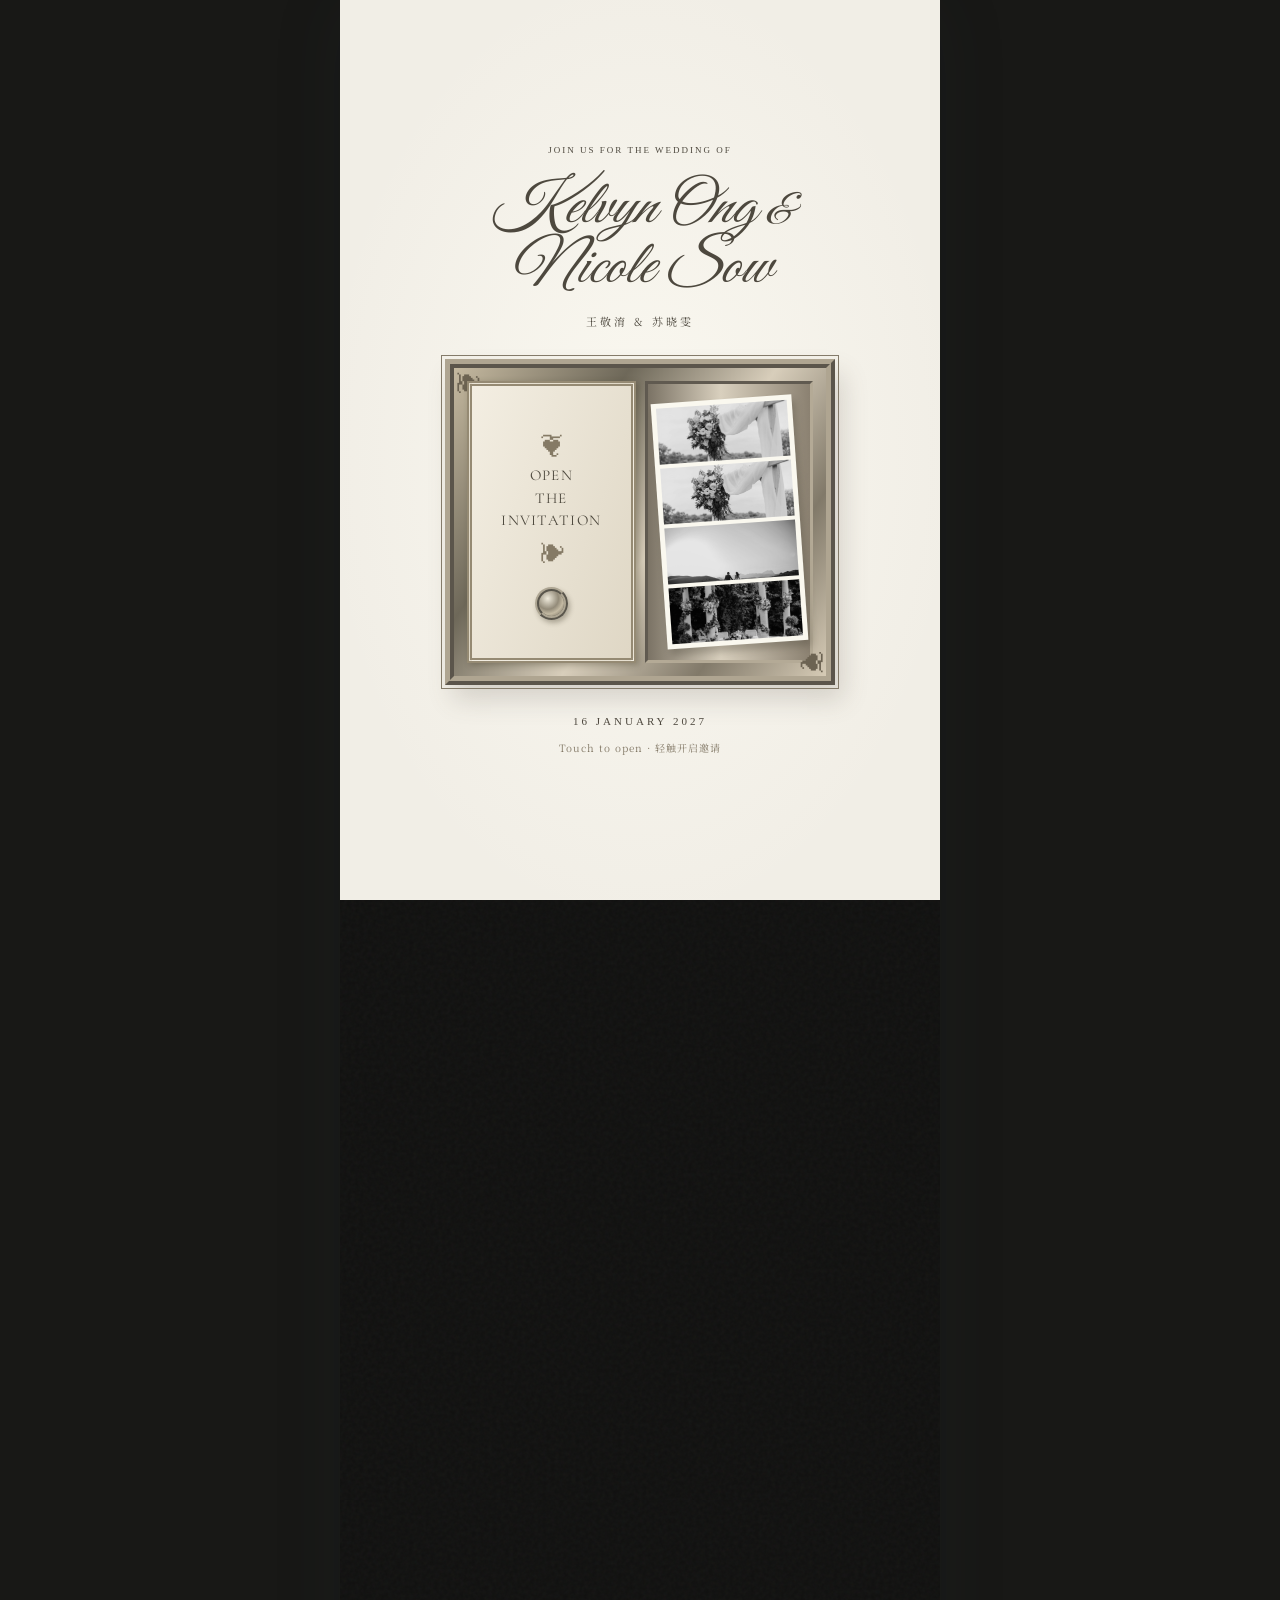
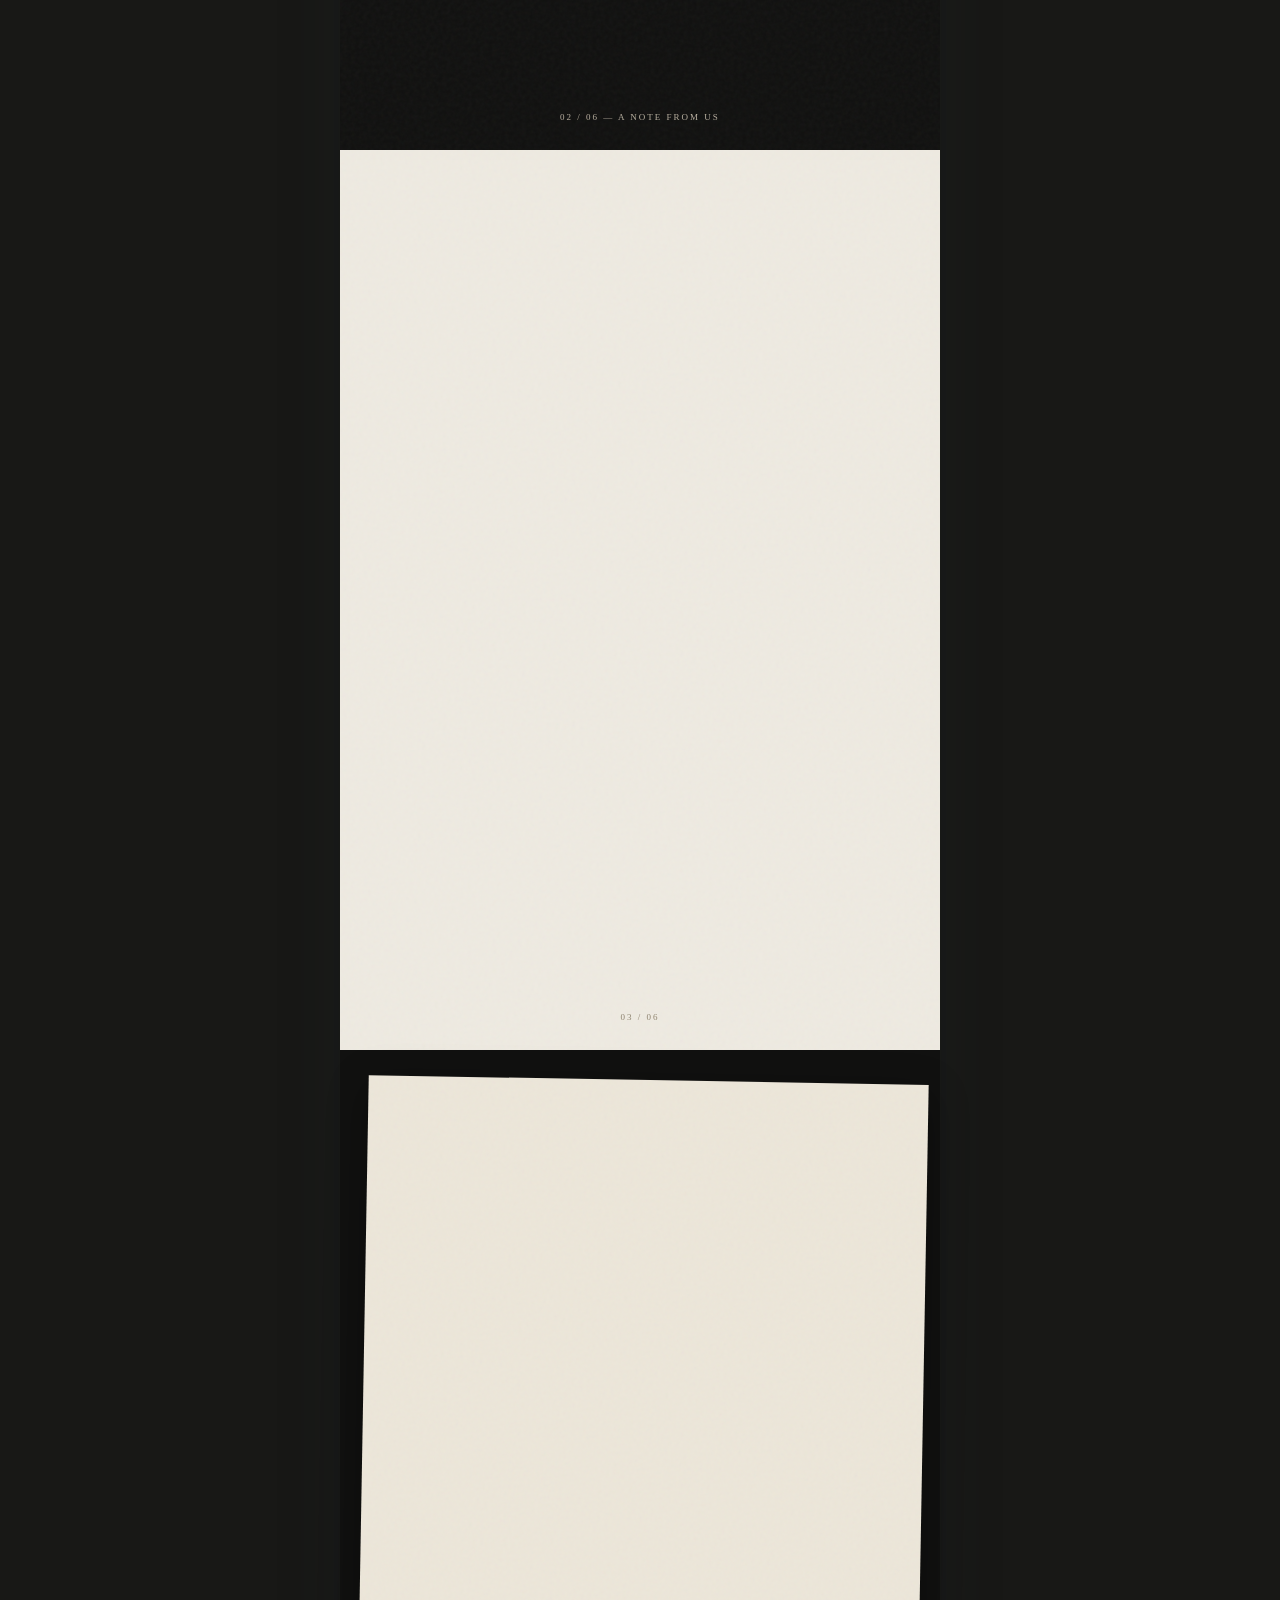
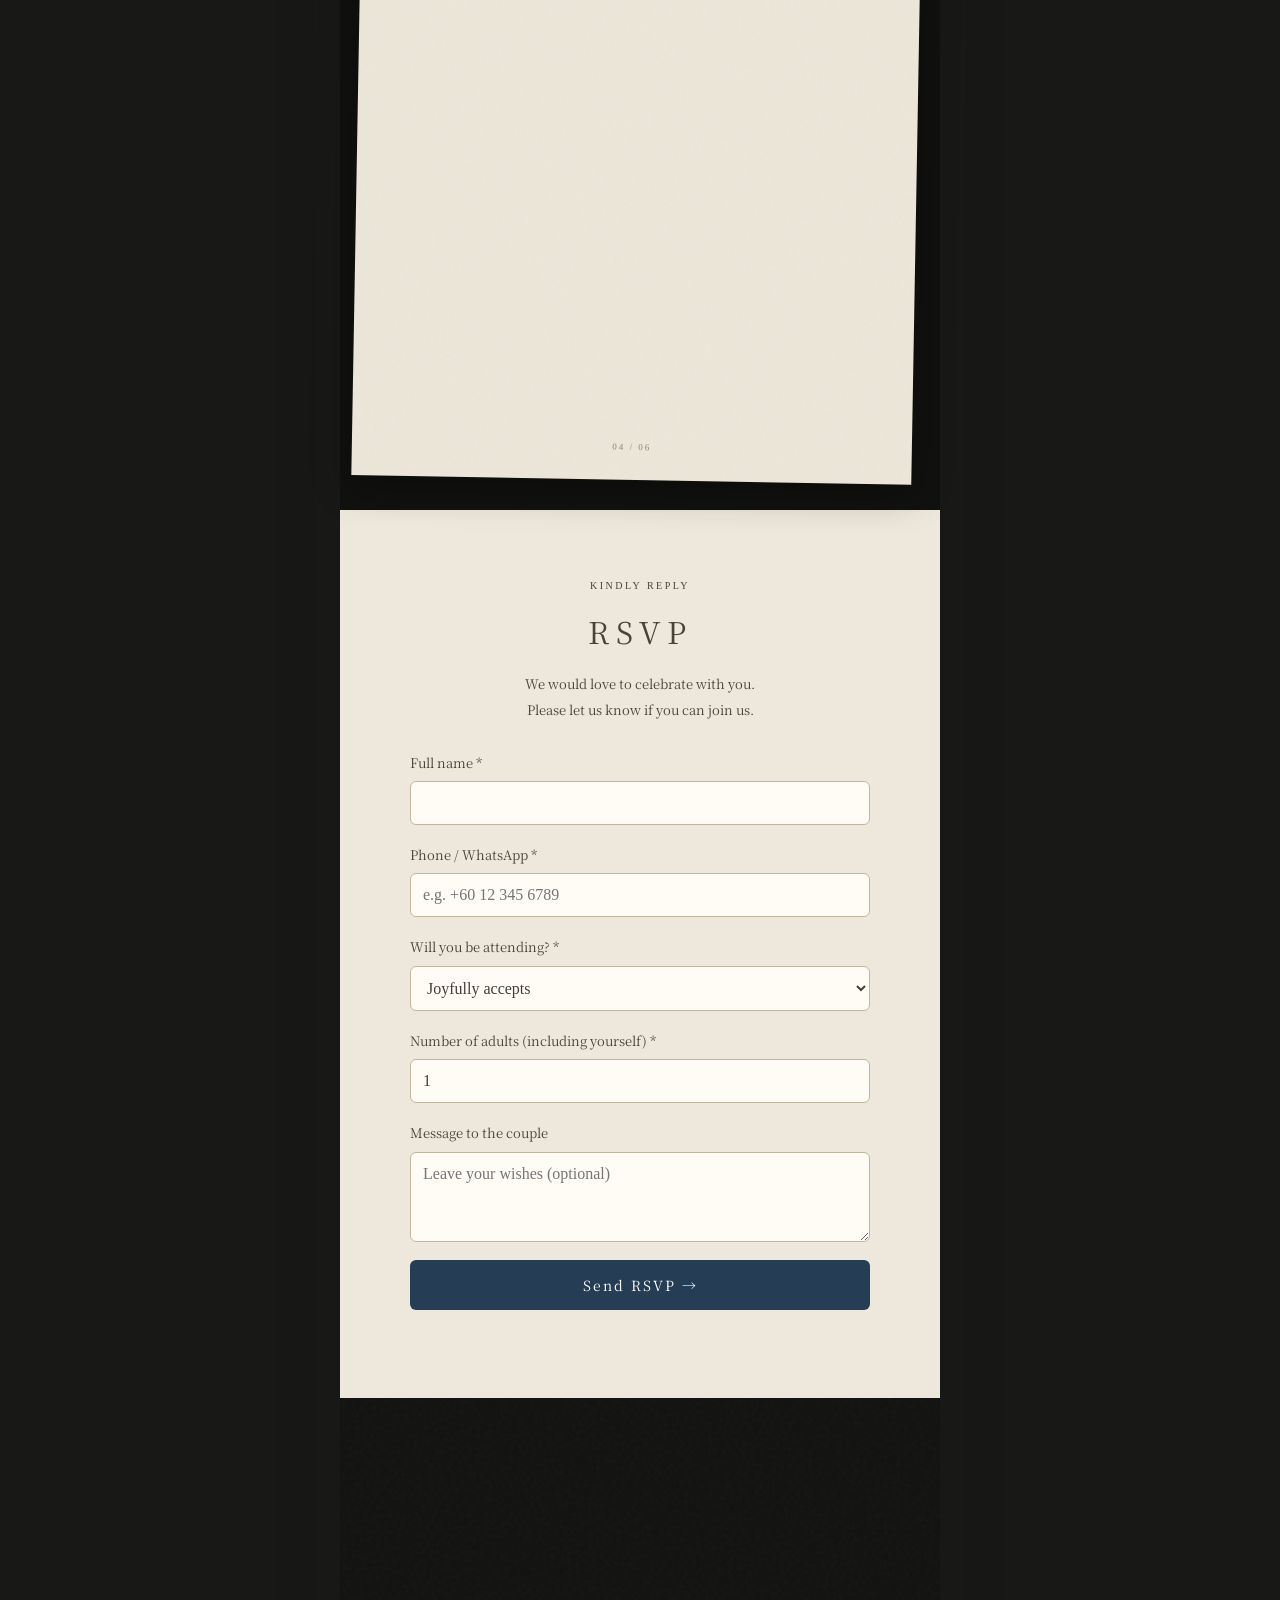
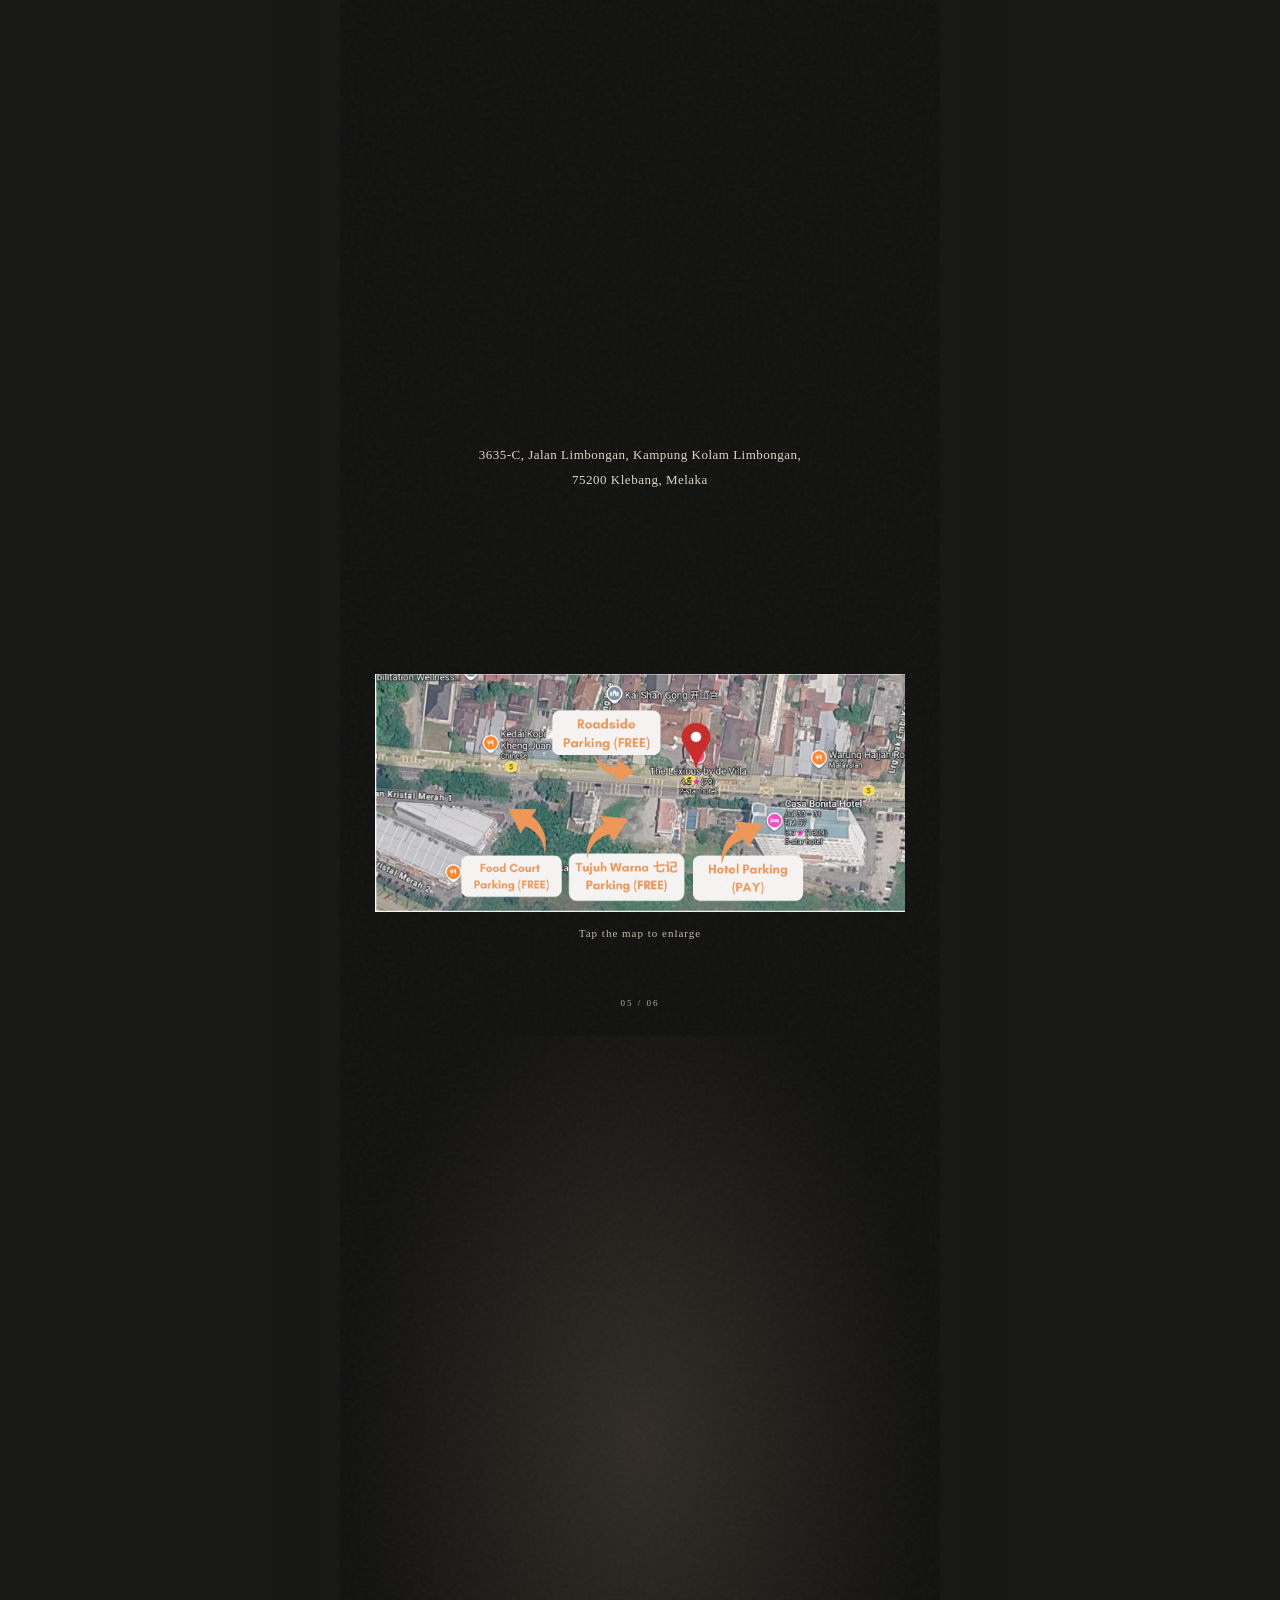
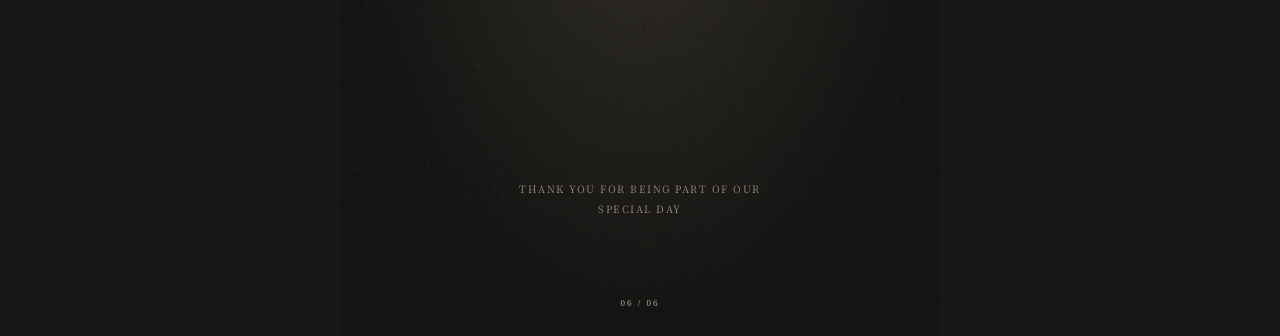
==== index.html @ 38a35905 "Match page three reference typography with flourished capital A and L and five-line layout" ====
<!DOCTYPE html><html lang="zh-CN"><head><meta charset="UTF-8"><meta name="viewport" content="width=device-width,initial-scale=1"><title>Kelvyn & Nicole · Wedding Invitation</title><meta name="description" content="一封温柔的婚礼邀请，诚邀您见证我们的幸福时刻。"><style>
@import url('https://fonts.googleapis.com/css2?family=Pinyon+Script&family=Great+Vibes&family=Cormorant+Garamond:ital,wght@0,400;0,500;1,400;1,500&family=Noto+Serif+SC:wght@400;500&display=swap');
:root{--paper:#f7f5ef;--ink:#354b63;--muted:#8794a0;--line:#c7cdd0}*{box-sizing:border-box}body{margin:0;background:#e4e6e5;color:var(--ink);font-family:'Noto Serif SC',Georgia,serif}button,a,input,select{font:inherit}button,a{ -webkit-tap-highlight-color:transparent}button{cursor:pointer}button:focus-visible,a:focus-visible{outline:2px solid #7b9fbe;outline-offset:6px}button{color:inherit}#book{max-width:600px;margin:auto;background:var(--paper);box-shadow:0 0 70px #2a3b4a19}body.locked{overflow:hidden}.page{min-height:100svh;position:relative;padding:80px 40px 70px;display:flex;flex-direction:column;align-items:center;justify-content:center;text-align:center;overflow:hidden}.page:after,.envelope:after{content:'';position:absolute;inset:0;pointer-events:none;opacity:.075;background-image:url("data:image/svg+xml,%3Csvg viewBox='0 0 180 180' xmlns='http://www.w3.org/2000/svg'%3E%3Cfilter id='n'%3E%3CfeTurbulence type='fractalNoise' baseFrequency='.8' numOctaves='3' stitchTiles='stitch'/%3E%3C/filter%3E%3Cpath fill='%23000' filter='url(%23n)' opacity='.5' d='M0 0h180v180H0z'/%3E%3C/svg%3E")}.eyebrow{font-family:Georgia,serif;font-size:11px;letter-spacing:4px;text-transform:uppercase}.script{font-family:'Cormorant Garamond',Georgia,serif;font-weight:400;font-style:italic}h1,h2,p{margin:0}h1{font-size:clamp(48px,10vw,70px);line-height:1.05;font-weight:400}h2{font-size:31px;font-weight:400;letter-spacing:7px;margin:20px 0 26px}.en{font-size:42px}.copy{font-size:13px;line-height:2.5;letter-spacing:2px}.rule{width:38px;height:1px;background:var(--muted);margin:24px auto}.folio{position:absolute;bottom:28px;font-size:10px;letter-spacing:3px}.photo{object-fit:cover;display:block;width:100%;background:#bdc8cb}.hero{padding:0;justify-content:flex-end;color:white;background:#748686}.hero>img{position:absolute;inset:0;height:100%}.hero:before{content:'';position:absolute;inset:0;background:linear-gradient(transparent,#142b36a8);z-index:1}.hero .hero-copy{z-index:2;padding:70px 25px 100px}.hero h1{margin:24px 0}.hero .eyebrow{font-size:10px}.date{letter-spacing:5px;font:15px Georgia;margin:28px 0}.hero .folio{z-index:3}.story{background:#eff1ec}.arch{width:78%;height:38svh;max-height:350px;border-radius:160px 160px 0 0;margin:32px 0}.story h2{margin:16px 0}.story .en{font-size:45px}.gallery{background:#e5ebee;padding-left:28px;padding-right:28px}.gallery-grid{display:grid;grid-template-columns:1fr 1fr;gap:12px;width:100%;margin:12px 0 24px;align-items:center}.gallery-grid img{height:230px}.gallery-grid img:first-child{height:330px;grid-row:span 2}.gallery-grid img:last-child{height:160px}.gallery .en{font-size:42px}.details{background:#f9f6ee}.date-block{display:flex;align-items:center;gap:26px;margin:25px 0 32px}.date-block strong{font:70px 'Cormorant Garamond',Georgia}.date-block span{font-size:12px;line-height:2;letter-spacing:2px}.timeline{width:100%;max-width:340px;margin:28px 0}.event{display:flex;gap:30px;text-align:left;padding:15px 0;border-bottom:1px solid #d7d9d4;font-size:12px}.event time{font:17px Georgia;min-width:54px}.event small{display:block;color:#8b9294;margin-top:6px;font:10px Georgia;letter-spacing:1px}.outline{border:1px solid #a8b4bf;background:transparent;padding:13px 23px;text-decoration:none;font-size:11px;letter-spacing:2px;display:inline-block}.venue{background:#e9eded}.venue img{height:33svh;margin:22px 0 28px}.venue h2{font-size:25px;letter-spacing:3px}.closing{background:#f5f2e9}.closing .monogram{font:90px 'Cormorant Garamond',Georgia;border:1px solid #b9c2c8;border-radius:50%;width:190px;height:190px;display:grid;place-items:center;margin:32px 0}.closing .en{font-size:49px}.closing button{margin-top:24px}.demo{font-size:10px;color:#85909a;line-height:1.8;margin-top:28px;letter-spacing:1px}.nav{position:fixed;right:max(12px,calc((100vw - 600px)/2 + 12px));top:50%;transform:translateY(-50%);z-index:10;display:flex;flex-direction:column;gap:16px;opacity:0;transition:opacity 1s}.nav a{width:7px;height:7px;border-radius:50%;background:#71859466;box-shadow:0 0 0 3px #ffffff55}.nav a.active{background:#284969;transform:scale(1.3)}body:not(.locked) .nav{opacity:1}.replay{position:fixed;top:18px;right:max(16px,calc((100vw - 600px)/2 + 16px));z-index:11;background:#f7f5efdf;border:1px solid #bdc8cd;border-radius:50%;width:36px;height:36px;font-size:18px}.envelope{position:fixed;inset:0;margin:auto;width:min(100%,600px);z-index:100;background:#f5f4ef;perspective:1500px;overflow:hidden;transition:opacity .8s 1s,visibility 0s 1.8s}.envelope .back{position:absolute;inset:0;background:linear-gradient(145deg,#eeede6,#faf9f3)}.pocket{position:absolute;inset:0;background:linear-gradient(30deg,#f5f3eb,#e5e4df);clip-path:polygon(0 37%,50% 61%,100% 37%,100% 100%,0 100%);filter:drop-shadow(0 -4px 3px #7775);z-index:3}.flap{position:absolute;inset:0 0 39%;transform-origin:top;transition:transform 1.3s .15s;z-index:4;filter:drop-shadow(0 8px 7px #5555)}.flap:before{content:'';position:absolute;inset:0;background:linear-gradient(150deg,#fdfcf7,#e7e6df);clip-path:polygon(0 0,100% 0,100% 62%,50% 100%,0 62%)}.envelope-text{position:absolute;top:16%;z-index:5;text-align:center;width:100%;transition:opacity .5s}.envelope-text .script{font-size:46px;margin-top:15px}.seal{position:absolute;top:calc(61% - 77px);left:calc(50% - 75px);width:150px;height:150px;z-index:7;border:0;border-radius:47% 53% 44% 56% / 52% 42% 58% 48%;background:radial-gradient(ellipse at 36% 25%,#597395 0,#2e496c 30%,#203753 60%,#537391 72%,#213856 82%);box-shadow:2px 9px 13px #10213c55,inset 2px 3px 4px #9eaccb88,inset -3px -4px 6px #162944;transition:transform .65s,opacity .6s;color:#afbbce}.seal:before{content:'';position:absolute;inset:17px;border-radius:50%;border:3px double #90a3bd;box-shadow:inset 2px 2px 4px #0e203d,2px 1px 3px #71859c}.seal span{position:relative;font:italic 42px 'Cormorant Garamond',Georgia;text-shadow:1px 2px 1px #0e203d}.seal small{display:block;font:8px Georgia;letter-spacing:3px;margin-top:5px}.open-hint{position:absolute;top:80%;text-align:center;width:100%;z-index:6;font-size:11px;letter-spacing:4px;line-height:2.8;transition:opacity .5s}.open-hint span{font:italic 16px Georgia;letter-spacing:1px}.letter{position:absolute;inset:12% 9% 10%;background:#fffdf8;border:1px solid #ddd9ce;display:grid;place-items:center;font:italic 55px Georgia;transition:transform 1s .35s;z-index:2}.opening .seal{transform:translateY(30px) rotate(-15deg) scale(.8);opacity:0}.opening .flap{transform:rotateX(170deg)}.opening .envelope-text,.opening .open-hint{opacity:0}.opening .letter{transform:translateY(-35%)}.envelope.opening{opacity:0;visibility:hidden}.leaf{font-size:46px;opacity:.5;margin:20px}.notice{position:fixed;bottom:24px;left:50%;transform:translateX(-50%);background:#354b63;color:white;padding:14px 24px;z-index:120;font-size:12px;border-radius:4px;max-width:90%;display:none}@media(max-width:400px){.page{padding-left:25px;padding-right:25px}.gallery-grid img:first-child{height:280px}.gallery-grid img{height:180px}.envelope-text .script{font-size:40px}.seal{width:132px;height:132px;left:calc(50% - 66px);top:calc(61% - 67px)}}@media(prefers-reduced-motion:reduce){*{scroll-behavior:auto!important;transition:none!important}}html{scroll-behavior:smooth}

:root{--paper:#f6f2e8;--ink:#514b40;--muted:#918775;--line:#c6bdab}body{background:#d7d2c8}.script{font-family:'Great Vibes','Cormorant Garamond',cursive;font-weight:400}.page{background:#f6f2e8}.eyebrow{letter-spacing:2.5px;font-size:10px}.hero{color:var(--ink);padding:65px 35px 65px;justify-content:center;background:#f6f2e8}.hero:before{display:none}.hero .hero-copy{padding:0;width:100%}.hero h1{font-size:58px;margin:18px 0 30px;line-height:.95}.hero .folio{color:var(--ink)}.antique{position:relative;width:100%;height:400px;border:10px ridge #b5aa95;outline:2px solid #857a66;outline-offset:3px;box-shadow:8px 12px 17px #564c392c,inset 0 0 0 6px #d3c7b4;background:linear-gradient(110deg,#ded4c1,#b2a68f 50%,#ece4d4);display:grid;grid-template-columns:1fr 1fr;gap:9px;padding:18px;margin:0 auto 30px}.antique:before,.antique:after{content:'❧';position:absolute;font-size:32px;color:#746b5a;top:0;left:2px;line-height:1}.antique:after{top:auto;left:auto;right:2px;bottom:0;transform:rotate(180deg)}.frame-letter{border:4px double #897d65;background:#f3eddf;display:flex;flex-direction:column;justify-content:center;align-items:center;padding:8px}.frame-letter .script{font-size:29px;line-height:1.4}.frame-letter p{font-size:12px;line-height:1.8;letter-spacing:2px}.frame-letter .ornament{font-size:28px;margin:16px 0}.photo-strip{background:#fffdf8;padding:8px;display:flex;flex-direction:column;gap:6px;transform:rotate(5deg);box-shadow:3px 5px 7px #51452d33;align-self:center}.photo-strip img{width:100%;height:75px;object-fit:cover;filter:grayscale(1)}.photo-strip img:nth-child(2){object-position:35% 60%}.photo-strip img:nth-child(3){object-position:70% 20%}.photo-strip img:nth-child(4){object-position:30% 90%}.story{background:#f6f2e8}.story .arch{border-radius:0;border:9px solid #fff;outline:1px solid #d3ccbd;transform:rotate(-4deg);height:34svh;box-shadow:5px 8px 15px #75664725}.gallery{background:#eee8db}.gallery-grid{padding:18px;background:#faf7ef;box-shadow:4px 7px 16px #66543c22;transform:rotate(2deg);border:1px solid #d3cabb}.gallery-grid img{filter:grayscale(1)}.details{background:#f8f4eb}.details h2{margin-bottom:10px}.details .date-block{margin:5px 0 12px}.timeline{display:grid;grid-template-columns:1fr 1fr;gap:24px 15px;margin:24px 0}.event{display:flex;flex-direction:column;align-items:center;text-align:center;border:0;gap:7px;padding:0}.event time{font-size:18px}.event small{font-size:8px;letter-spacing:1px}.line-icon{width:40px;height:40px;fill:none;stroke:currentColor;stroke-width:1.15;stroke-linecap:round;stroke-linejoin:round}.dress{margin-top:16px}.dress .script{font-size:35px}.swatches{display:flex;gap:13px;justify-content:center;margin:15px 0}.swatches i{width:30px;height:38px;border-radius:20px 20px 0 0;background:var(--c)}.dress p{font-size:10px;letter-spacing:1px;line-height:2}.venue{background:#efeadd}.venue img{border:10px ridge #b4aa96;outline:2px solid #847a66;box-shadow:6px 8px 12px #77674c29}.closing{background:#f7f3e9}.closing .monogram{border:5px double #b1a58e;outline:1px solid #c3b89f;outline-offset:8px;border-radius:44% 44% 45% 45%;font-family:'Great Vibes',cursive;font-size:72px}.closing .en{font-size:43px}.collage-label{border:4px double #9a8c74;padding:25px 18px;background:#fcf8ee;max-width:350px;transform:rotate(2deg);margin:18px 0 30px;position:relative}.collage-label:before{content:'❦';position:absolute;top:-18px;left:calc(50% - 16px);background:#f6f2e8;padding:0 8px;font-size:25px}.collage-label .copy{font-size:12px}.demo{color:#978b76}.outline{border-color:#a99a81}.replay{color:#514b40}.nav a.active{background:#70634b}.folio{font-family:Georgia,serif;color:#8d826e}@media(max-width:400px){.antique{height:355px;padding:12px;gap:6px}.photo-strip img{height:65px}.hero{padding-left:30px;padding-right:30px}.hero h1{font-size:50px}.frame-letter p{font-size:10px}.page.details{padding-top:65px;padding-bottom:65px}}

/* Tactile seal and gentle stationery motion */
.seal{width:200px;height:200px;left:calc(50% - 100px);top:calc(61% - 100px);background:transparent;border-radius:50%;box-shadow:none;filter:drop-shadow(3px 9px 7px #1b243c45);transition:transform .8s ease,opacity .65s,filter .4s}.seal:before{display:none}.seal img{width:100%;height:100%;object-fit:contain;display:block;transition:transform .5s}.seal:hover img{transform:rotate(-5deg) scale(1.035)}.seal:active img{transform:scale(.96)}.opening .seal{transform:translateY(45px) rotate(-13deg) scale(.88);opacity:0}.open-hint{animation:invitation-breathe 4s ease-in-out infinite}.envelope{transition:opacity 1s 1.2s,visibility 0s 2.2s}.opening .letter{transform:translateY(-45%)}.flap{transition:transform 1.5s .2s}.opening .open-hint{animation:none}.reveal{opacity:0;translate:0 24px;transition:opacity 1.15s ease var(--delay,0s),translate 1.3s cubic-bezier(.2,.65,.2,1) var(--delay,0s)}.reveal.shown{opacity:1;translate:0 0}.antique.reveal{scale:.965;transition:opacity 1.3s ease,translate 1.4s ease,scale 1.5s ease}.antique.reveal.shown{scale:1}.photo-strip{transform-origin:50% 10%}.page.entered .photo-strip{animation:strip-settle 2.6s ease-out both}.gallery-grid img{transition:filter .8s,transform 1.1s}.gallery-grid img:hover{filter:grayscale(.35);transform:scale(1.025)}.swatches i{box-shadow:0 2px 3px #61513b13;transition:transform .4s}.swatches i:hover{transform:translateY(-5px)}.line-icon{stroke-dasharray:180;stroke-dashoffset:180;transition:stroke-dashoffset 2.2s ease var(--delay,0s)}.shown .line-icon{stroke-dashoffset:0}.rule.reveal{scale:0 1;transition:scale 1.1s,opacity 1s}.rule.reveal.shown{scale:1}.outline{transition:background .3s,transform .3s,box-shadow .3s}.outline:hover{background:#e8dfce;transform:translateY(-2px);box-shadow:0 5px 12px #71644b15}.page:before{pointer-events:none}.closing .monogram{box-shadow:inset 0 0 20px #afa38910,0 0 0 14px #c3b89f10}.envelope .back{background:linear-gradient(135deg,#f9f7f0,#e6e2d8)}.envelope:after{opacity:.15;z-index:6}.pocket{background:linear-gradient(28deg,#f3f0e7,#e4e0d6 50%,#f8f5ee)}@keyframes invitation-breathe{0%,100%{opacity:.65}50%{opacity:1}}@keyframes strip-settle{0%{transform:rotate(10deg) translateY(-10px)}60%{transform:rotate(3deg) translateY(0)}100%{transform:rotate(5deg) translateY(0)}}@media(max-width:400px){.seal{width:175px;height:175px;left:calc(50% - 87.5px);top:calc(61% - 87.5px)}}@media(prefers-reduced-motion:reduce){*,*:before,*:after{animation:none!important;transition:none!important}.reveal{opacity:1;translate:none}.antique.reveal,.rule.reveal{scale:1}.line-icon{stroke-dashoffset:0}}

/* Film-inspired black canvas and layered paper */
body{background:#181816}#book{background:#111110;max-width:600px}.editorial{background:#111110;color:#ece7da;padding:65px 38px 70px;min-height:100svh}.editorial .folio{color:#b8af9f;font-size:9px;letter-spacing:2px}.editorial .eyebrow{font-size:9px;letter-spacing:2.6px}.hero.editorial{justify-content:center;gap:22px}.hero h1{font-size:42px;line-height:1.15;margin:0}.hero .copy{font-size:12px}.save-photo{position:relative;width:100%;height:62svh;min-height:360px;max-height:620px;border:10px solid #e9e3d6;overflow:hidden;box-shadow:0 18px 40px #0006;transform:rotate(-2deg)}.save-photo>img{width:100%;height:100%;object-fit:cover;filter:grayscale(1) sepia(.15);transform:scale(1.12) translateY(var(--parallax,0px));transition:transform .15s linear}.save-photo:after{content:'';position:absolute;inset:0;background:linear-gradient(#0002,transparent 50%,#0005)}.save-title{position:absolute;top:10px;left:8px;right:8px;z-index:1;color:#fff9e8;text-shadow:0 1px 6px #0002;display:flex;flex-wrap:wrap;justify-content:center;align-items:center;gap:5px}.save-title .script{font-size:clamp(55px,14vw,85px);line-height:1.2}.save-title>span:not(.script){font:16px 'Cormorant Garamond',serif;letter-spacing:2px}.save-date{position:absolute;bottom:16px;left:0;right:0;color:#fff8e9;font:clamp(31px,8vw,48px) 'Cormorant Garamond',serif;z-index:1;letter-spacing:3px}.story.editorial{padding:60px 42px;min-height:850px}.postcard{position:relative;background:#eee8db;color:#3e3b32;width:100%;padding:65px 35px 45px 24px;text-align:center;box-shadow:0 20px 40px #0008;transform:rotate(-3deg);border:1px solid #d7d0c1}.postcard h2{font-size:62px;letter-spacing:0;line-height:1;margin:28px 0 20px}.postmark{position:absolute;right:17px;top:15px;border:1px solid #8c857677;border-radius:50%;width:50px;height:50px;display:grid;place-content:center;transform:rotate(18deg);font:9px Georgia;line-height:1.5}.post-date{font:10px Georgia;letter-spacing:2px;line-height:1.8}.ruled-note{margin:32px 0 26px;background:repeating-linear-gradient(transparent 0 44px,#b7ad984d 44px 45px);padding:5px 0}.ruled-note .script{font-size:39px;line-height:45px;transform:rotate(-7deg)}.postcard .copy{font-size:11px;letter-spacing:1px}.signature{font-size:28px;margin-top:25px}.side-strip{position:absolute;width:76px;right:-34px;top:100px;padding:5px;background:#f9f6ee;transform:rotate(6deg);box-shadow:3px 7px 15px #0004}.side-strip img{display:block;width:100%;height:76px;object-fit:cover;filter:grayscale(1);margin-bottom:4px}.side-strip:before{content:'♡';display:block;position:absolute;top:-28px;left:17px;background:#c7b791;border-radius:50%;font-size:24px;line-height:32px;width:32px;height:32px;color:#f6efd9;box-shadow:1px 2px 4px #0005}.gallery.editorial{padding:75px 30px}.gallery-grid{background:#e9e3d5;padding:12px;gap:9px;margin:35px 0}.gallery .en{margin-top:24px}.details.editorial{background:#ece6d9;color:#494337;margin:30px 20px;width:calc(100% - 40px);min-height:900px;transform:rotate(1deg);box-shadow:0 10px 40px #0005;padding:60px 25px}.details .folio{color:#8d826e}.details .line-icon{width:45px;height:45px}.details .timeline{gap:32px 15px}.venue.editorial{padding:80px 35px}.venue>img{height:27svh;border:7px solid #e8e1d3;outline:none;filter:grayscale(1);margin:24px 0}.count-envelope{position:relative;color:#504a40;background:#ddd5c4;width:100%;height:340px;box-shadow:0 15px 35px #0006;transform:rotate(2deg);overflow:hidden}.count-flap{position:absolute;inset:0 0 26%;z-index:2;background:#f2ecde;border-radius:0 0 48% 48% / 0 0 28% 28%;box-shadow:0 7px 8px #5d513b35;padding:40px 10px 30px}.count-title{font:29px 'Cormorant Garamond',serif;letter-spacing:-1px}.count-flap>.script{font-size:38px;line-height:1.1;margin:3px 0 20px}.countdown{display:flex;justify-content:center;align-items:flex-start;gap:9px;font:24px 'Cormorant Garamond',serif}.countdown b{font-weight:400;font-variant-numeric:tabular-nums}.countdown small{display:block;font:7px Georgia;letter-spacing:1px;margin-top:7px}.count-foot{position:absolute;bottom:18px;left:18px;font:8px Georgia;letter-spacing:1.5px}.locket{position:absolute;bottom:28px;right:15px;width:72px;height:72px;z-index:3;transform:rotate(-18deg);filter:drop-shadow(2px 4px 2px #66574466)}.locket:before{content:'';position:absolute;width:100px;height:170px;border:1px solid #8c8169;border-radius:50%;bottom:48px;right:-35px;transform:rotate(20deg)}.locket span{position:absolute;inset:-16px;font:100px Georgia;color:#98866a}.locket img{position:absolute;inset:10px;width:52px;height:52px;object-fit:cover;filter:grayscale(1);clip-path:polygon(50% 15%,65% 2%,85% 5%,100% 25%,95% 50%,50% 95%,5% 50%,0 25%,15% 5%,35% 2%)}.closing .monogram{width:135px;height:135px;font-size:57px;margin:30px 0}.closing.editorial h2{font-size:26px}.closing.editorial .copy{font-size:12px}.closing.editorial .outline{color:#e8dfcd}.closing.editorial .outline:hover{color:#514b40}.editorial .reveal{translate:0 40px;transition-duration:1.5s}.editorial .reveal.shown{translate:0 0}.save-photo.reveal,.postcard.reveal,.count-envelope.reveal{scale:.88;transition:opacity 1.5s ease,translate 1.5s ease,scale 1.7s cubic-bezier(.16,.65,.25,1)}.save-photo.reveal.shown,.postcard.reveal.shown,.count-envelope.reveal.shown{scale:1}.page.entered .side-strip{animation:film-drop 1.8s ease both}.nav a{background:#ab9d8377;box-shadow:0 0 0 2px #fff2}.nav a.active{background:#cfbc91}@keyframes film-drop{from{opacity:0;transform:translateY(-50px) rotate(12deg)}to{opacity:1;transform:translateY(0) rotate(6deg)}}@keyframes answer-in{from{opacity:0;transform:translateY(-6px)}to{opacity:1;transform:translateY(0)}}@media(max-width:400px){.editorial{padding-left:28px;padding-right:28px}.postcard{padding-left:18px;padding-right:25px}.postcard h2{font-size:51px}.story.editorial{padding-left:26px;padding-right:43px;min-height:800px}.ruled-note .script{font-size:32px}.count-title{font-size:25px}.countdown{gap:7px;font-size:22px}.count-envelope{height:320px}.details.editorial{padding-left:20px;padding-right:20px}.hero h1{font-size:38px}}@media(prefers-reduced-motion:reduce){.editorial .reveal{opacity:1;translate:none;scale:1!important}.save-photo>img{transform:scale(1.05)!important}}

/* Quiet, layered stationery transitions */
.editorial{perspective:1100px}
.postcard.reveal{transform:rotate(-3deg) rotateX(7deg);transform-origin:50% 85%;transition:opacity 1.25s ease,translate 1.4s ease,scale 1.5s ease,transform 1.6s cubic-bezier(.16,1,.3,1)}
.postcard.reveal.shown{transform:rotate(-3deg) rotateX(0deg)}
.gallery-grid img.reveal{translate:0 24px;scale:.96;transition:opacity 1s ease var(--delay),translate 1.25s ease var(--delay),scale 1.25s ease var(--delay)}
.gallery-grid img.reveal.shown{translate:0 0;scale:1}
.closing.editorial{background:radial-gradient(ellipse at 50% 45%,#302c24 0%,#111110 68%);min-height:100svh}
.closing .monogram.reveal{rotate:-9deg;scale:.9;transition:opacity 1.4s,translate 1.4s,rotate 1.8s ease,scale 1.8s ease}
.closing .monogram.reveal.shown{rotate:0deg;scale:1}
.page:not(.hero):before{content:'';position:absolute;top:24px;left:calc(50% - 32px);width:64px;height:1px;background:linear-gradient(90deg,transparent,#c7b791,transparent);opacity:0;transform:scaleX(.2);transition:opacity 1.4s,transform 1.6s}
.page.entered:before{opacity:.65;transform:scaleX(1)}
.reading-progress{position:fixed;top:0;left:0;right:0;margin:auto;width:min(100%,600px);height:2px;z-index:20;pointer-events:none;background:#c7b791;transform:scaleX(var(--reading-progress,0));transform-origin:left;opacity:0;transition:opacity .5s}
body:not(.locked) .reading-progress{opacity:.65}
@media(prefers-reduced-motion:reduce){.postcard.reveal,.postcard.reveal.shown{transform:rotate(-3deg)}.gallery-grid img.reveal,.closing .monogram.reveal{opacity:1;translate:none;rotate:none;scale:1}.page:not(.hero):before{opacity:.65;transform:none}}
.venue.editorial>img{height:auto;aspect-ratio:3/2;object-fit:cover;filter:none}.venue.editorial>.en{font-size:clamp(29px,7vw,42px);line-height:1.25}.closing .demo{max-width:290px;line-height:2;letter-spacing:1.5px}

/* Reference-inspired serif lettering with a handwritten connector */
.save-title{top:22px;left:0;right:0;display:flex;flex-direction:column;flex-wrap:nowrap;gap:0;text-shadow:0 2px 12px #0008}
.save-title>.save-word{font-family:'Cormorant Garamond',Georgia,serif;font-size:clamp(30px,8vw,42px);font-style:normal;font-weight:400;line-height:1.1;letter-spacing:.22em;padding-left:.22em}
.save-title>.save-the.script{font-family:'Great Vibes',cursive;font-size:clamp(35px,9vw,48px);font-weight:400;line-height:.8;letter-spacing:0;transform:rotate(-9deg);margin:2px 0 5px}
.venue-address{max-width:340px;margin:20px auto 18px;font:normal 13px/1.9 Georgia,serif;letter-spacing:.5px;color:#e0d7c6;text-wrap:pretty}
.venue-map{color:#ece7da;margin-bottom:4px}.venue-map:hover{color:#514b40}

/* Opening page: generous lettering above a landscape photograph. */
.hero.editorial{padding:56px 32px 78px;gap:0;justify-content:center}
.hero.editorial>.eyebrow{margin-bottom:24px;font-size:10px;letter-spacing:3.5px}
.hero .save-title{position:relative;inset:auto;width:100%;color:#f2ecdf;text-shadow:none;margin:0 0 30px;flex-shrink:0}
.hero .save-title>.save-word{font-size:clamp(42px,10.5vw,62px);line-height:.92;letter-spacing:.2em;padding-left:.2em}
.hero .save-title>.save-the.script{font-size:clamp(37px,9vw,50px);line-height:.72;margin:6px 0 9px}
.hero .save-photo{width:100%;max-width:460px;height:auto;min-height:0;max-height:none;aspect-ratio:3/2;border:7px solid #e9e3d6;transform:rotate(-1.5deg);flex-shrink:0}
.hero .save-photo>img{object-position:50% 48%}
.hero .save-photo:after{display:none}
.hero .save-date{position:static;color:#e9e0d0;font:400 clamp(24px,6vw,32px)/1.2 'Cormorant Garamond',Georgia,serif;letter-spacing:4px;margin:28px 0 20px}
.hero .hero-names{width:100%}
.hero .hero-names h1{font-size:clamp(34px,8.5vw,47px);line-height:1.25;margin:0 0 10px}
.hero .hero-names .copy{font-size:12px;letter-spacing:3px}
@media(max-width:360px){.hero.editorial{padding:48px 24px 72px}.hero.editorial>.eyebrow{margin-bottom:20px}.hero .save-title{margin-bottom:26px}.hero .save-photo{border-width:6px}}

.music-toggle{position:fixed;top:18px;right:max(62px,calc((100vw - 600px)/2 + 62px));z-index:11;width:36px;height:36px;display:grid;place-items:center;padding:8px;border:1px solid #bdc8cd;border-radius:50%;background:#f7f5efdf;color:#514b40;cursor:pointer}
.music-toggle svg{width:18px;height:18px;fill:currentColor}.music-toggle .music-pause{display:none}.music-toggle.is-playing .music-play{display:none}.music-toggle.is-playing .music-pause{display:block}
body.locked .music-toggle{visibility:hidden}
.music-status{position:absolute;width:1px;height:1px;padding:0;margin:-1px;overflow:hidden;clip:rect(0,0,0,0);white-space:nowrap;border:0}

.details .timeline{display:flex;flex-direction:column;gap:0;max-width:360px;margin:28px 0}
.details .event{display:grid;grid-template-columns:88px 1fr;align-items:center;gap:18px;text-align:left;padding:20px 0;border-bottom:1px solid #b9ad964d}
.details .event:last-child{border-bottom:0}.details .event time{font-size:19px;white-space:nowrap}.details .event>div{font-size:13px;line-height:1.7}
.parking-guide{width:100%;margin:38px 0 12px}.parking-guide figcaption{margin-bottom:18px}
.parking-guide a{display:block}.venue .parking-guide img{display:block;width:100%;height:auto;margin:0;border:0;outline:none;box-shadow:none;filter:none}
.parking-guide p{font:11px/1.8 Georgia,serif;letter-spacing:1px;color:#c6bba7;margin-top:12px}

.details .event{grid-template-columns:38px 78px minmax(0,1fr);gap:12px}.details .event .line-icon{width:34px;height:34px;stroke-width:1.3}.details .event time{font-size:17px}
.countdown-page.editorial{min-height:85svh;padding:90px 35px}
@media(max-width:360px){.details .event{grid-template-columns:28px 65px minmax(0,1fr);gap:8px}.details .event .line-icon{width:27px;height:27px}.details .event time{font-size:15px}.details .event>div{font-size:12px}}

/* Antique double frame opening, inspired by the supplied reference. */
.invitation-opening{position:fixed;inset:0;width:min(100%,600px);margin:auto;z-index:100;background:#f1eee6;color:#4d483e;overflow:auto;perspective:1400px;transition:opacity .7s 1.2s,visibility 0s 2.2s}
.opening-inner{min-height:100svh;display:flex;flex-direction:column;align-items:center;justify-content:center;padding:45px 30px;text-align:center;background:radial-gradient(ellipse at center,#faf8f0,transparent 75%)}
.opening-inner>.eyebrow{font-size:9px;letter-spacing:2px}
.opening-names{font-size:clamp(40px,10vw,61px);line-height:.98;margin:24px 0 14px}.opening-names span{font-size:.7em}
.opening-chinese{font-size:11px;letter-spacing:3px;margin-bottom:30px}
.heirloom-frame{width:100%;max-width:390px;display:grid;grid-template-columns:1fr 1fr;padding:13px;gap:9px;background:linear-gradient(125deg,#c5b9a0,#6e6859 30%,#d8cebb 55%,#817969 78%,#d6cbb6);border:9px ridge #afa591;outline:1px solid #847b6a;outline-offset:3px;box-shadow:8px 15px 24px #5d534b33;perspective:1100px;position:relative}
.heirloom-frame:before,.heirloom-frame:after{content:'❧';position:absolute;left:0;top:-6px;color:#6c6352;font-size:27px;pointer-events:none}.heirloom-frame:after{left:auto;top:auto;bottom:-7px;right:0;rotate:180deg}
.frame-door{width:100%;min-width:0;border:5px double #958a73;background:linear-gradient(110deg,#f3eee2,#dfd7c5);padding:18px 8px;display:flex;flex-direction:column;align-items:center;justify-content:center;color:#4e493e;transform-origin:left center;transition:transform 1.4s cubic-bezier(.2,.65,.2,1),opacity 1.4s;backface-visibility:hidden;box-shadow:3px 2px 6px #3e392455;z-index:2}
.door-wording{font:15px/1.5 'Cormorant Garamond',Georgia,serif;letter-spacing:1.3px}.frame-flourish{font-size:27px;line-height:1.5;color:#857a65}
.door-knob{width:33px;height:33px;border:4px ridge #aea693;border-radius:50%;margin-top:15px;background:radial-gradient(circle at 35% 30%,#f0ebdc,#938b79 45%,#c4baa3 65%,#655e50);box-shadow:2px 3px 5px #39332255}
.frame-photos{min-width:0;border:3px inset #b4aa96;background:linear-gradient(90deg,#7b7365,#d9d0be 45%,#8b8171);padding:15px 11px;display:grid;place-items:center}
.opening-photo-strip{padding:5px;background:#faf8ef;transform:rotate(-4deg);box-shadow:3px 6px 7px #36302544;width:100%}
.opening-photo-strip img{display:block;width:100%;height:56px;object-fit:cover;filter:grayscale(1);margin-bottom:4px}.opening-photo-strip img:last-child{margin-bottom:0}
.opening-date{font:11px Georgia,serif;letter-spacing:3px;margin-top:30px}.opening-caption{font-size:10px;letter-spacing:1px;margin-top:13px;color:#847a68}
.invitation-opening.opening .frame-door{transform:rotateY(-115deg);opacity:0}.invitation-opening.opening{opacity:0;visibility:hidden}
.hero .hero-names h1{font-size:clamp(30px,7.6vw,43px)}.postcard h2{font-size:clamp(43px,10vw,58px)}
.gallery.editorial.love-gallery{padding:65px 0 75px;background:#eeeae1;color:#3b372f;min-height:100svh;gap:28px}
.love-wording{margin:0!important;font:22px/1.45 'Cormorant Garamond',Georgia,serif;letter-spacing:5px!important}
.love-wording span{display:block}.love-wording em{font:54px/.7 'Great Vibes',cursive;letter-spacing:0;margin-right:2px}
.three-photos{display:grid;grid-template-columns:repeat(3,minmax(0,1fr));gap:5px;width:100%;padding:0 18px;align-items:stretch}
.three-photos img{display:block;width:100%;height:clamp(180px,50vw,290px);object-fit:cover;filter:grayscale(1);border:0}
.love-countdown{width:100%;padding:0 22px}.love-countdown>.eyebrow{font-size:8px;letter-spacing:2px;margin-bottom:20px}
.love-countdown .countdown{gap:12px;font-size:32px}.love-countdown .countdown small{font-size:8px}
.count-date{font:9px Georgia,serif;letter-spacing:2px;margin-top:20px}.love-gallery .folio{color:#8d826e}
.dress{width:100%}.dress-palette{display:grid;grid-template-columns:repeat(4,minmax(0,1fr));gap:18px 10px;margin:22px auto;max-width:340px}
.palette-color{display:flex;align-items:center;flex-direction:column;gap:8px}.palette-color i{display:block;background:var(--c);width:38px;height:49px;border-radius:22px 22px 0 0;box-shadow:0 2px 5px #51453418}
.palette-color span{font:10px/1.4 Georgia,serif;max-width:70px}.dress>p{line-height:2}
@media(max-width:360px){.opening-inner{padding:36px 25px}.heirloom-frame{padding:9px;gap:6px}.frame-photos{padding:12px 7px}.door-wording{font-size:12px}.opening-photo-strip img{height:48px}.love-wording{font-size:19px;letter-spacing:4px!important}.love-countdown .countdown{font-size:28px;gap:9px}}
@media(prefers-reduced-motion:reduce){.invitation-opening,.frame-door{transition:none!important}}

/* Frame-to-invitation cinematic transition. */
.invitation-opening{transition:opacity 1.15s 1.05s,visibility 0s 2.6s}
.invitation-opening .opening-inner{transform-origin:50% 57%;transition:transform 2.35s cubic-bezier(.2,.65,.2,1),filter 1.9s .25s}
.invitation-opening.opening .opening-inner{transform:scale(1.18);filter:blur(3px)}
.invitation-opening .frame-door{transition:transform 1.35s cubic-bezier(.22,.65,.15,1),opacity 1s .35s}
.invitation-opening.opening .frame-door{transform:rotateY(-125deg);opacity:0}
.invitation-opening .opening-caption,.invitation-opening .opening-date{transition:opacity .45s}
.invitation-opening.opening .opening-caption,.invitation-opening.opening .opening-date{opacity:0}
.invitation-opening:after{content:'';position:absolute;inset:0;pointer-events:none;background:radial-gradient(ellipse at 50% 57%,#fff8e9aa,transparent 70%);opacity:0;transition:opacity .9s .45s}
.invitation-opening.opening:after{opacity:.65}
body.opening-journey #book{animation:invitation-arrive 2.6s cubic-bezier(.2,.65,.2,1) both}
@keyframes invitation-arrive{0%,24%{opacity:0;transform:translateY(35px) scale(.975);filter:blur(6px)}70%{opacity:1;filter:blur(0)}100%{opacity:1;transform:none;filter:none}}
@media(prefers-reduced-motion:reduce){.invitation-opening,.invitation-opening .opening-inner,.invitation-opening .frame-door,.invitation-opening:after{transition:none!important}.invitation-opening.opening .opening-inner{transform:none;filter:none}body.opening-journey #book{animation:none!important}}

/* Reference lettering: ornamental capitals and five airy serif lines. */
.love-gallery .love-wording{font-family:'Cormorant Garamond',Georgia,serif;font-size:clamp(22px,6vw,30px);font-weight:400;line-height:1.35;letter-spacing:.23em!important;color:#24231f;width:100%;padding:0 20px}
.love-gallery .love-wording>span{display:block;padding-left:.23em}
.love-gallery .love-wording .love-capital{display:inline-block;font-family:'Pinyon Script','Great Vibes',cursive;font-size:clamp(72px,19vw,92px);font-style:normal;font-weight:400;line-height:.65;letter-spacing:0;text-transform:none;vertical-align:-.08em;margin-right:5px}
.love-gallery .love-first{margin-bottom:8px}
.love-gallery .love-last{margin-top:10px}
.love-gallery .love-last .love-capital{margin-left:2px;margin-right:5px}
</style><link rel="stylesheet" href="/rsvp.css"><script defer src="/vendor/supabase-2.118.0.js"></script><script defer src="/rsvp-config.js"></script><script defer src="/rsvp.js"></script></head><body class="locked">
<div class="invitation-opening" id="envelope" role="dialog" aria-modal="true" aria-label="Kelvyn and Nicole wedding invitation"><div class="opening-inner"><p class="eyebrow">JOIN US FOR THE WEDDING OF</p><div class="opening-names script">Kelvyn Ong <span>&</span><br>Nicole Sow</div><p class="opening-chinese">王敬淯 & 苏晓雯</p><div class="heirloom-frame"><button class="frame-door" id="open" aria-label="打开婚礼邀请函并播放音乐"><span class="frame-flourish" aria-hidden="true">❦</span><span class="door-wording">OPEN<br>THE<br>INVITATION</span><span class="frame-flourish" aria-hidden="true">❧</span><span class="door-knob" aria-hidden="true"></span></button><div class="frame-photos"><div class="opening-photo-strip"><img src="photo-0.jpg" alt="婚礼花艺"><img src="photo-1.jpg" alt="婚礼回忆"><img src="photo-2.jpg" alt="婚礼照片"><img src="photo-3.jpg" alt="婚礼细节"></div></div></div><p class="opening-date">16 JANUARY 2027</p><p class="opening-caption">Touch to open · 轻触开启邀请</p></div></div>
<button class="replay" aria-label="重新打开邀请" title="重新打开邀请" id="replay">↺</button><nav class="nav" aria-label="请柬页码"><a href="#p1" aria-label="第一页面：我们的婚礼"></a><a href="#p2" aria-label="第二页面：我们的故事"></a><a href="#p3" aria-label="第三页面：幸福瞬间"></a><a href="#p4" aria-label="第四页面：婚礼日程"></a><a href="#p6" aria-label="第五页面：场地与停车"></a><a href="#p5" aria-label="第六页面：诚挚邀请"></a></nav>
<div class="reading-progress" aria-hidden="true"></div><main id="book" inert>
<section class="page hero editorial" id="p1"><p class="eyebrow">YOU’RE INVITED</p><div class="save-title" aria-label="Save the date"><span class="save-word">SAVE</span><span class="save-the script">the</span><span class="save-word">DATE</span></div><div class="save-photo"><img src="photo-0.jpg" alt="婚礼花艺与轻纱布置" width="700" height="467"></div><div class="save-date">16 · 01 · 2027</div><div class="hero-names"><h1 class="script">Kelvyn Ong & Nicole Sow</h1><p class="copy">王敬淯 & 苏晓雯</p></div><span class="folio">01 / 06 — SCROLL TO UNFOLD ↓</span></section>
<section class="page story editorial" id="p2"><div class="postcard"><span class="postmark">LOVE<br>16.01.27</span><p class="eyebrow">WE ARE GETTING MARRIED</p><h2 class="script">Kelvyn Ong &<br>Nicole Sow</h2><p class="post-date">JANUARY 16, 2027<br>THE LEXIOUS BY DE VILLA</p><div class="ruled-note"><p class="script">We can't wait<br>to celebrate with you.</p></div><p class="copy">从初次相遇，到决定相伴一生。<br>想与你分享，我们最幸福的一天。</p><p class="script signature">With love, K & N</p><div class="side-strip"><img src="photo-0.jpg" alt="黑白婚礼回忆照片" loading="lazy"><img src="photo-1.jpg" alt="黑白婚礼回忆照片" loading="lazy"><img src="photo-0.jpg" alt="黑白婚礼回忆照片" loading="lazy"><img src="photo-1.jpg" alt="黑白婚礼回忆照片" loading="lazy"></div></div><span class="folio">02 / 06 — A NOTE FROM US</span></section>
<section class="page gallery editorial love-gallery" id="p3"><h2 class="love-wording" aria-label="All because two people fell in love"><span class="love-first"><em class="love-capital">A</em>LL</span><span>BECAUSE</span><span>TWO</span><span>PEOPLE FELL</span><span class="love-last">IN <em class="love-capital">L</em>OVE</span></h2><div class="three-photos"><img src="photo-2.jpg" alt="婚礼纪念照片" loading="lazy"><img src="photo-3.jpg" alt="婚礼细节照片" loading="lazy"><img src="wedding.jpg" alt="花艺照片" loading="lazy"></div><div class="love-countdown"><p class="eyebrow">COUNTING DOWN TO OUR FOREVER</p><div class="countdown" role="timer" aria-label="距离婚礼的时间"><div><b id="days">00</b><small>DAYS</small></div><span>:</span><div><b id="hours">00</b><small>HOURS</small></div><span>:</span><div><b id="minutes">00</b><small>MINS</small></div><span>:</span><div><b id="seconds">00</b><small>SECS</small></div></div><p class="count-date">16 JANUARY 2027 · 7:00 PM</p></div><span class="folio">03 / 06</span></section>
<section class="page details editorial" id="p4"><p class="eyebrow">SAVE THE DATE</p><h2>我们的好日子</h2><div class="date-block"><span>JANUARY<br>一月</span><strong>16</strong><span>SATURDAY<br>星期六</span></div><p class="copy">2027 年 1 月 16 日</p><div class="timeline"><div class="event"><svg class="line-icon" viewBox="0 0 46 46" aria-hidden="true"><circle cx="18" cy="12" r="5"/><path d="M7 35v-6a11 11 0 0 1 22 0v6M31 8a5 5 0 0 1 0 10M34 23a10 10 0 0 1 6 9v3"/></svg><time datetime="2027-01-16T18:00:00+08:00">6:00 PM</time><div>Guest Arrival</div></div><div class="event"><svg class="line-icon" viewBox="0 0 46 46" aria-hidden="true"><path d="M7 5v10q0 6 5 6v19M17 5v10M12 5v14M34 5v35M34 5q-11 8-6 19h6"/></svg><time datetime="2027-01-16T19:00:00+08:00">7:00 PM</time><div>Grand March-In<br>+ Dinner Start</div></div><div class="event"><svg class="line-icon" viewBox="0 0 46 46" aria-hidden="true"><circle cx="17" cy="27" r="10"/><circle cx="30" cy="27" r="10"/><path d="m12 12 5-6 5 6-5 5zM17 2V0M7 6 4 3M27 6l3-3"/></svg><time datetime="2027-01-16T20:00:00+08:00">8:00 PM</time><div>Wedding Ceremony</div></div></div><div class="dress"><div class="script">Dress Code</div><div class="dress-palette"><div class="palette-color"><i style="--c:#76474e" aria-hidden="true"></i><span>Sangria</span></div><div class="palette-color"><i style="--c:#a87883" aria-hidden="true"></i><span>Vintage Mauve</span></div><div class="palette-color"><i style="--c:#e2cdb0" aria-hidden="true"></i><span>Champagne</span></div><div class="palette-color"><i style="--c:#888a6b" aria-hidden="true"></i><span>Pistachio</span></div><div class="palette-color"><i style="--c:#516276" aria-hidden="true"></i><span>Twilight</span></div><div class="palette-color"><i style="--c:#869fbe" aria-hidden="true"></i><span>Steel Blue</span></div><div class="palette-color"><i style="--c:#694939" aria-hidden="true"></i><span>Cappuccino</span></div></div><p>We invite you to dress in our wedding colours.<br>诚邀您选择以上婚礼配色，共赴美好时刻。</p></div><button style="margin-top:22px" class="outline" id="calendar">＋ 加入日历</button><span class="folio">04 / 06</span></section>

<section id="rsvp" class="rsvp-section" lang="en" aria-labelledby="rsvp-title"><p class="eyebrow">KINDLY REPLY</p><h2 id="rsvp-title">RSVP</h2><p class="rsvp-intro">We would love to celebrate with you.<br>Please let us know if you can join us.</p><div id="rsvp-success" class="rsvp-success" role="status" tabindex="-1" hidden>♡<br>Thank you! Your response has been saved.<br><small>To make changes, please contact the couple.</small></div><form id="rsvp-form" class="rsvp-form"><label>Full name *<input name="name" autocomplete="name" maxlength="80" required></label><label>Phone / WhatsApp *<input name="contact" type="tel" autocomplete="tel" minlength="6" maxlength="80" placeholder="e.g. +60 12 345 6789" required></label><label>Will you be attending? *<select name="attending" required><option value="yes">Joyfully accepts</option><option value="no">Regretfully declines</option></select></label><div id="rsvp-counts"><label>Number of adults (including yourself) *<input name="adults" type="number" min="1" max="20" step="1" value="1" required></label></div><label>Message to the couple<textarea name="message" maxlength="1000" rows="3" placeholder="Leave your wishes (optional)"></textarea></label><label class="rsvp-trap" aria-hidden="true">Website<input name="website" tabindex="-1" autocomplete="off"></label><button id="rsvp-submit">Send RSVP →</button><p id="rsvp-message" class="rsvp-message" role="status"></p></form></section>
<section class="page venue editorial" id="p6"><p class="eyebrow">MEET US HERE</p><h2>相聚在这里</h2><img class="photo" loading="lazy" src="lexious-venue.jpg" alt="The Lexious by De Villa outdoor wedding venue with a garden and white fountain" width="2048" height="1365"><p class="script en">The Lexious by De Villa</p><address class="venue-address">3635-C, Jalan Limbongan, Kampung Kolam Limbongan, 75200 Klebang, Melaka</address><a class="outline venue-map" href="https://www.google.com/maps/search/?api=1&amp;query=The%20Lexious%20by%20De%20Villa%2C%203635-C%2C%20Jalan%20Limbongan%2C%20Kampung%20Kolam%20Limbongan%2C%2075200%20Klebang%2C%20Melaka" target="_blank" rel="noopener noreferrer">VIEW MAP ↗</a><div class="rule"></div><figure class="parking-guide"><figcaption class="eyebrow">PARKING INSTRUCTIONS</figcaption><a href="/parking-instructions.png" target="_blank" rel="noopener noreferrer" aria-label="Open full-size parking instructions"><img src="/parking-instructions.png" width="1373" height="617" loading="lazy" alt="Parking near The Lexious by De Villa: free roadside, food court and Tujuh Warna parking; paid hotel parking."></a><p>Tap the map to enlarge</p></figure><span class="folio">05 / 06</span></section>
<section class="page closing editorial" id="p5"><p class="eyebrow">WE HOPE TO SEE YOU THERE</p><div class="monogram script">K&N</div><h2>诚挚邀请</h2><p class="copy">这一天，因为你的到来而更加完整。<br>愿我们在爱与祝福中相聚，<br>把这一刻，珍藏成永远。</p><div class="rule"></div><p class="script en">Thank you, with love.</p><p class="copy" style="margin-top:24px">敬淯 & 晓雯 敬邀</p><button class="outline" id="again">重温这封邀请 ↗</button><p class="demo">THANK YOU FOR BEING PART OF OUR SPECIAL DAY</p><span class="folio">06 / 06</span></section>

</main><script>
const env=document.querySelector('#envelope'),book=document.querySelector('#book');let timer;
document.querySelector('#open').onclick=()=>{
if(env.classList.contains('opening'))return;
const reduced=matchMedia('(prefers-reduced-motion: reduce)').matches;
window.scrollTo({top:0,behavior:'instant'});
document.body.classList.add('opening-journey');
env.classList.add('opening');
startReveals();
clearTimeout(timer);
timer=setTimeout(()=>{
document.querySelector('#open').blur();
env.setAttribute('aria-hidden','true');env.inert=true;book.inert=false;
document.body.classList.remove('locked','opening-journey');
document.querySelector('#replay').focus({preventScroll:true});
},reduced?0:2600);
};
function reset(){clearTimeout(timer);document.body.classList.remove('opening-journey');revealObserver.disconnect();document.querySelectorAll('.reveal').forEach(el=>el.classList.remove('shown'));document.querySelectorAll('.page').forEach(el=>el.classList.remove('entered'));window.scrollTo({top:0,behavior:'instant'});document.documentElement.style.setProperty('--reading-progress',0);book.inert=true;document.body.classList.add('locked');env.inert=false;env.removeAttribute('aria-hidden');env.classList.remove('opening');document.querySelector('#open').focus({preventScroll:true})}document.querySelector('#replay').onclick=reset;document.querySelector('#again').onclick=reset;
const links=[...document.querySelectorAll('.nav a')];const observer=new IntersectionObserver(es=>{es.forEach(e=>{if(e.isIntersecting){links.forEach(a=>a.classList.toggle('active',a.hash==='#'+e.target.id))}})},{threshold:.5});document.querySelectorAll('.page').forEach(s=>observer.observe(s));
document.querySelector('#calendar').onclick=()=>{const data=['BEGIN:VCALENDAR','VERSION:2.0','PRODID:-//Wedding Invitation//CN','BEGIN:VEVENT','UID:wedding-20270116@invitation','DTSTAMP:20261020T000000Z','DTSTART:20270116T100000Z','SUMMARY:Kelvyn Ong & Nicole Sow Wedding','DESCRIPTION:6pm Guest Arrival. 7pm Grand March-In + Dinner Start.',' 8pm Wedding Ceremony. All times Malaysia time.','LOCATION:The Lexious by De Villa\\, 3635-C\\, Jalan Limbongan\\,',' Kampung Kolam Limbongan\\, 75200 Klebang\\, Melaka','END:VEVENT','END:VCALENDAR'].join('\r\n');const u=URL.createObjectURL(new Blob([data],{type:'text/calendar;charset=utf-8'}));const a=document.createElement('a');a.href=u;a.download='wedding-16-january-2027.ics';a.click();setTimeout(()=>URL.revokeObjectURL(u),1000)};

const revealTargets=document.querySelectorAll('.page .eyebrow,.page h1,.page h2,.page .en,.page .copy,.antique,.arch,.collage-label,.gallery-grid,.gallery-grid img,.date-block,.event,.dress,.page .outline,.venue>img,.monogram,.page .rule,.save-photo,.postcard,.count-envelope,.three-photos,.love-countdown');
revealTargets.forEach((el,i)=>{el.classList.add('reveal');el.style.setProperty('--delay',(el.classList.contains('event')||el.parentElement.classList.contains('gallery-grid'))?(Array.from(el.parentElement.children).indexOf(el)*.14)+'s':'.08s')});
const revealObserver=new IntersectionObserver(entries=>{entries.forEach(e=>{if(e.isIntersecting){e.target.classList.add('shown');e.target.closest('.page').classList.add('entered');revealObserver.unobserve(e.target)}})},{threshold:.12,rootMargin:'0px 0px -15px 0px'});
function startReveals(){revealTargets.forEach(el=>revealObserver.observe(el))}

const weddingTime=new Date('2027-01-16T19:00:00+08:00').getTime();
function updateCountdown(){let t=Math.max(0,Math.floor((weddingTime-Date.now())/1000));const values={days:Math.floor(t/86400),hours:Math.floor(t%86400/3600),minutes:Math.floor(t%3600/60),seconds:t%60};Object.entries(values).forEach(([id,v])=>document.getElementById(id).textContent=String(v).padStart(2,'0'))}updateCountdown();setInterval(updateCountdown,1000);
let scrollTick=false;const photoPanel=document.querySelector('.save-photo');function updateDepth(){scrollTick=false;const maxScroll=document.documentElement.scrollHeight-innerHeight;document.documentElement.style.setProperty('--reading-progress',maxScroll>0?Math.min(1,Math.max(0,scrollY/maxScroll)):0);if(matchMedia('(prefers-reduced-motion: reduce)').matches)return;const r=photoPanel.getBoundingClientRect();if(r.bottom>0&&r.top<innerHeight)photoPanel.style.setProperty('--parallax',Math.max(-25,Math.min(25,-r.top*.06))+'px')};addEventListener('scroll',()=>{if(!scrollTick){scrollTick=true;requestAnimationFrame(updateDepth)}},{passive:true});
</script><audio id="wedding-music" src="/wedding-music.mp3" loop preload="none"></audio><button type="button" class="music-toggle" id="music-toggle" aria-label="播放背景音乐" title="播放背景音乐"><svg class="music-play" viewBox="0 0 24 24" aria-hidden="true"><path d="M7 4v16l14-8z"/></svg><svg class="music-pause" viewBox="0 0 24 24" aria-hidden="true"><path d="M6 4h4v16H6zM14 4h4v16h-4z"/></svg></button><span class="music-status" id="music-status" role="status"></span><script src="/music.js"></script></body></html>
---- rsvp.css ----
.rsvp-section{padding:70px 28px;background:#eee8dc;color:#494337;scroll-margin-top:20px}.rsvp-section .eyebrow{text-align:center}.rsvp-section h2{text-align:center;margin:18px 0;font-size:30px}.rsvp-intro{text-align:center;font-size:13px;line-height:2;margin-bottom:28px}.rsvp-form{max-width:460px;margin:auto;text-align:left}.rsvp-form label{display:block;font-size:13px;line-height:1.8;margin-bottom:18px}.rsvp-form input:not([type=checkbox]),.rsvp-form select,.rsvp-form textarea{display:block;width:100%;padding:12px;background:#fffcf6;border:1px solid #c2b6a1;border-radius:6px;font:16px Georgia,serif;color:#453f35;margin-top:7px;box-sizing:border-box}.rsvp-form textarea{resize:vertical;min-height:90px}.rsvp-row{display:grid;grid-template-columns:1fr 1fr;gap:14px}.rsvp-form .rsvp-consent{font-size:12px;display:flex;align-items:flex-start;gap:9px}.rsvp-consent input{margin-top:5px;flex:none}.rsvp-form button{width:100%;padding:15px;border:0;border-radius:6px;background:#253d55;color:#fff;font-size:14px;letter-spacing:2px}.rsvp-form button:disabled{opacity:.55;cursor:wait}.rsvp-form :focus-visible{outline:2px solid #466889;outline-offset:3px}.rsvp-message{font-size:13px;line-height:1.9;margin:18px 0;white-space:pre-line}.rsvp-privacy{font-size:11px;line-height:1.9;color:#786d5b}.rsvp-trap{position:absolute;left:-10000px;width:1px;height:1px;overflow:hidden}.rsvp-shortcut{display:inline-block;margin-top:24px;color:#f4ead8;border:1px solid #b6a484;padding:12px 24px;text-decoration:none;font-size:13px}.rsvp-success{padding:25px;border:1px solid #b6a484;text-align:center;line-height:2;background:#fffaf0}.rsvp-section [hidden]{display:none!important}@media(max-width:360px){.rsvp-row{grid-template-columns:1fr}}
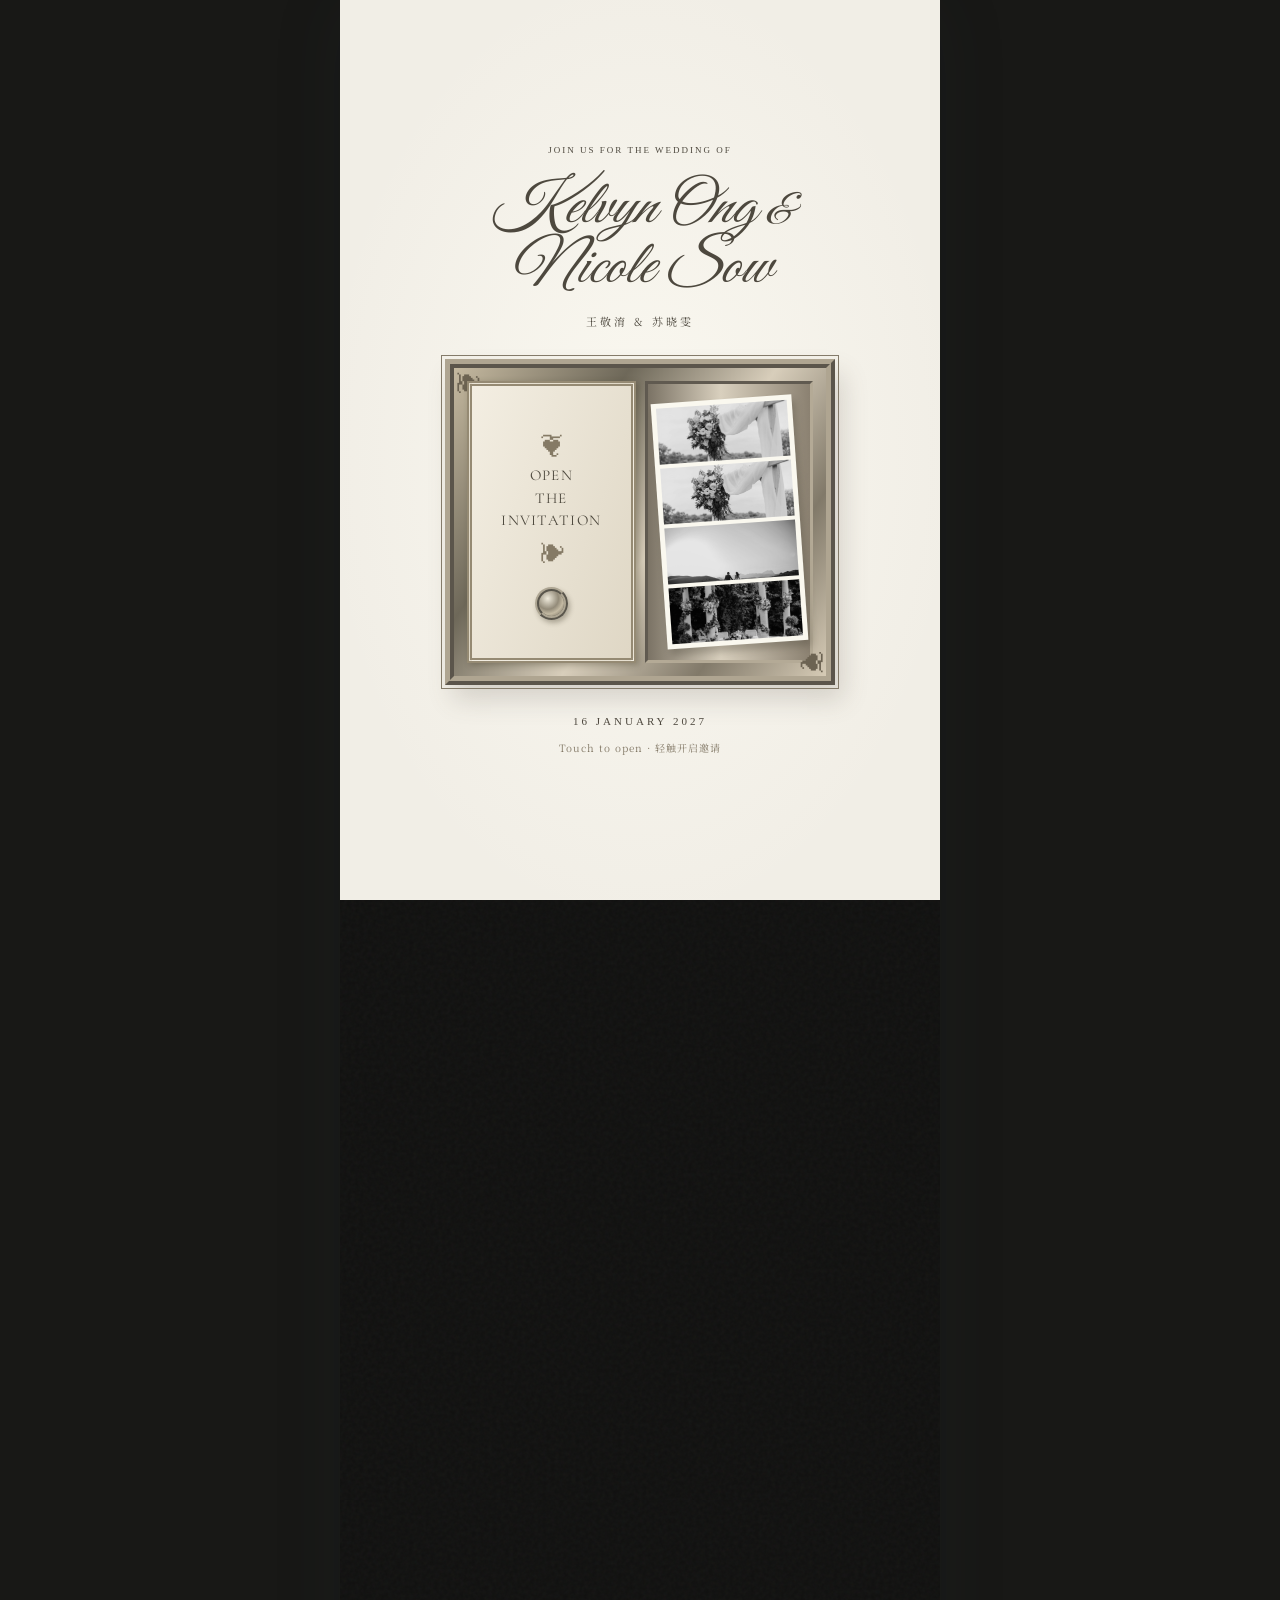
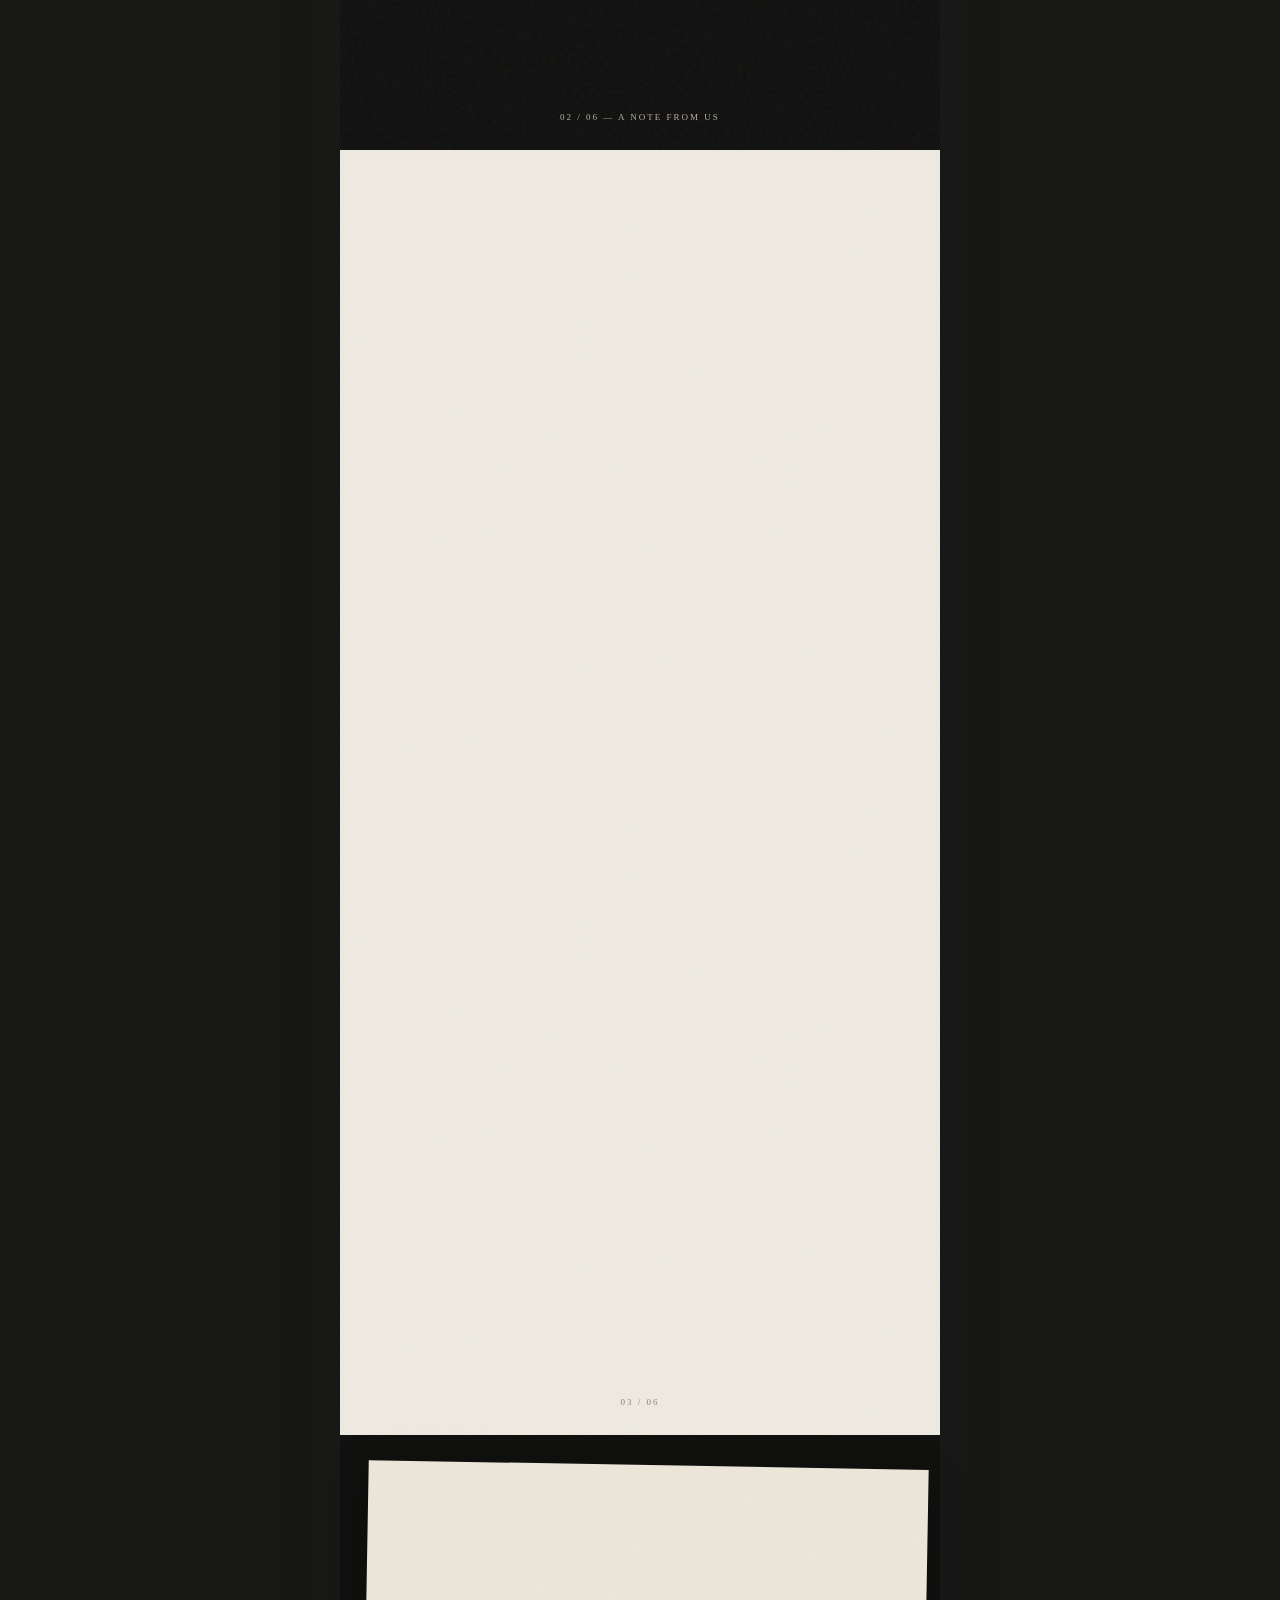
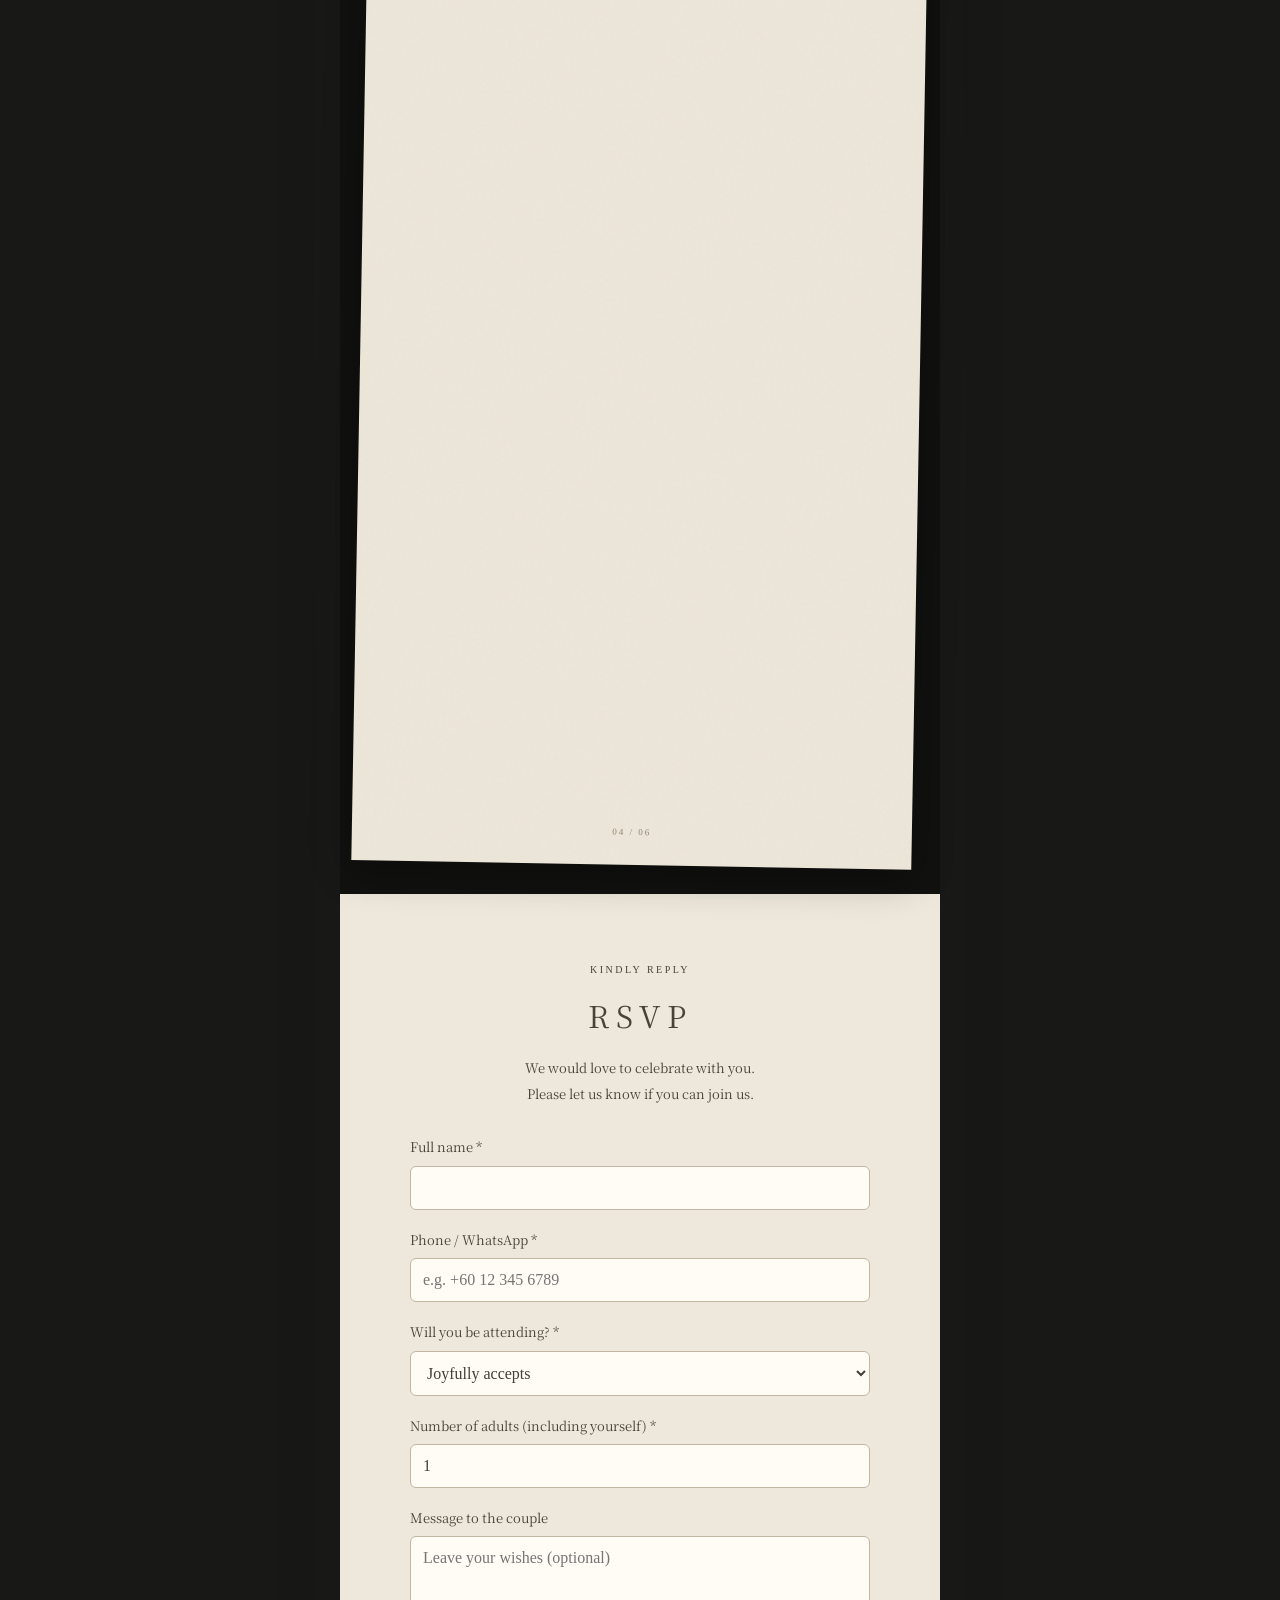
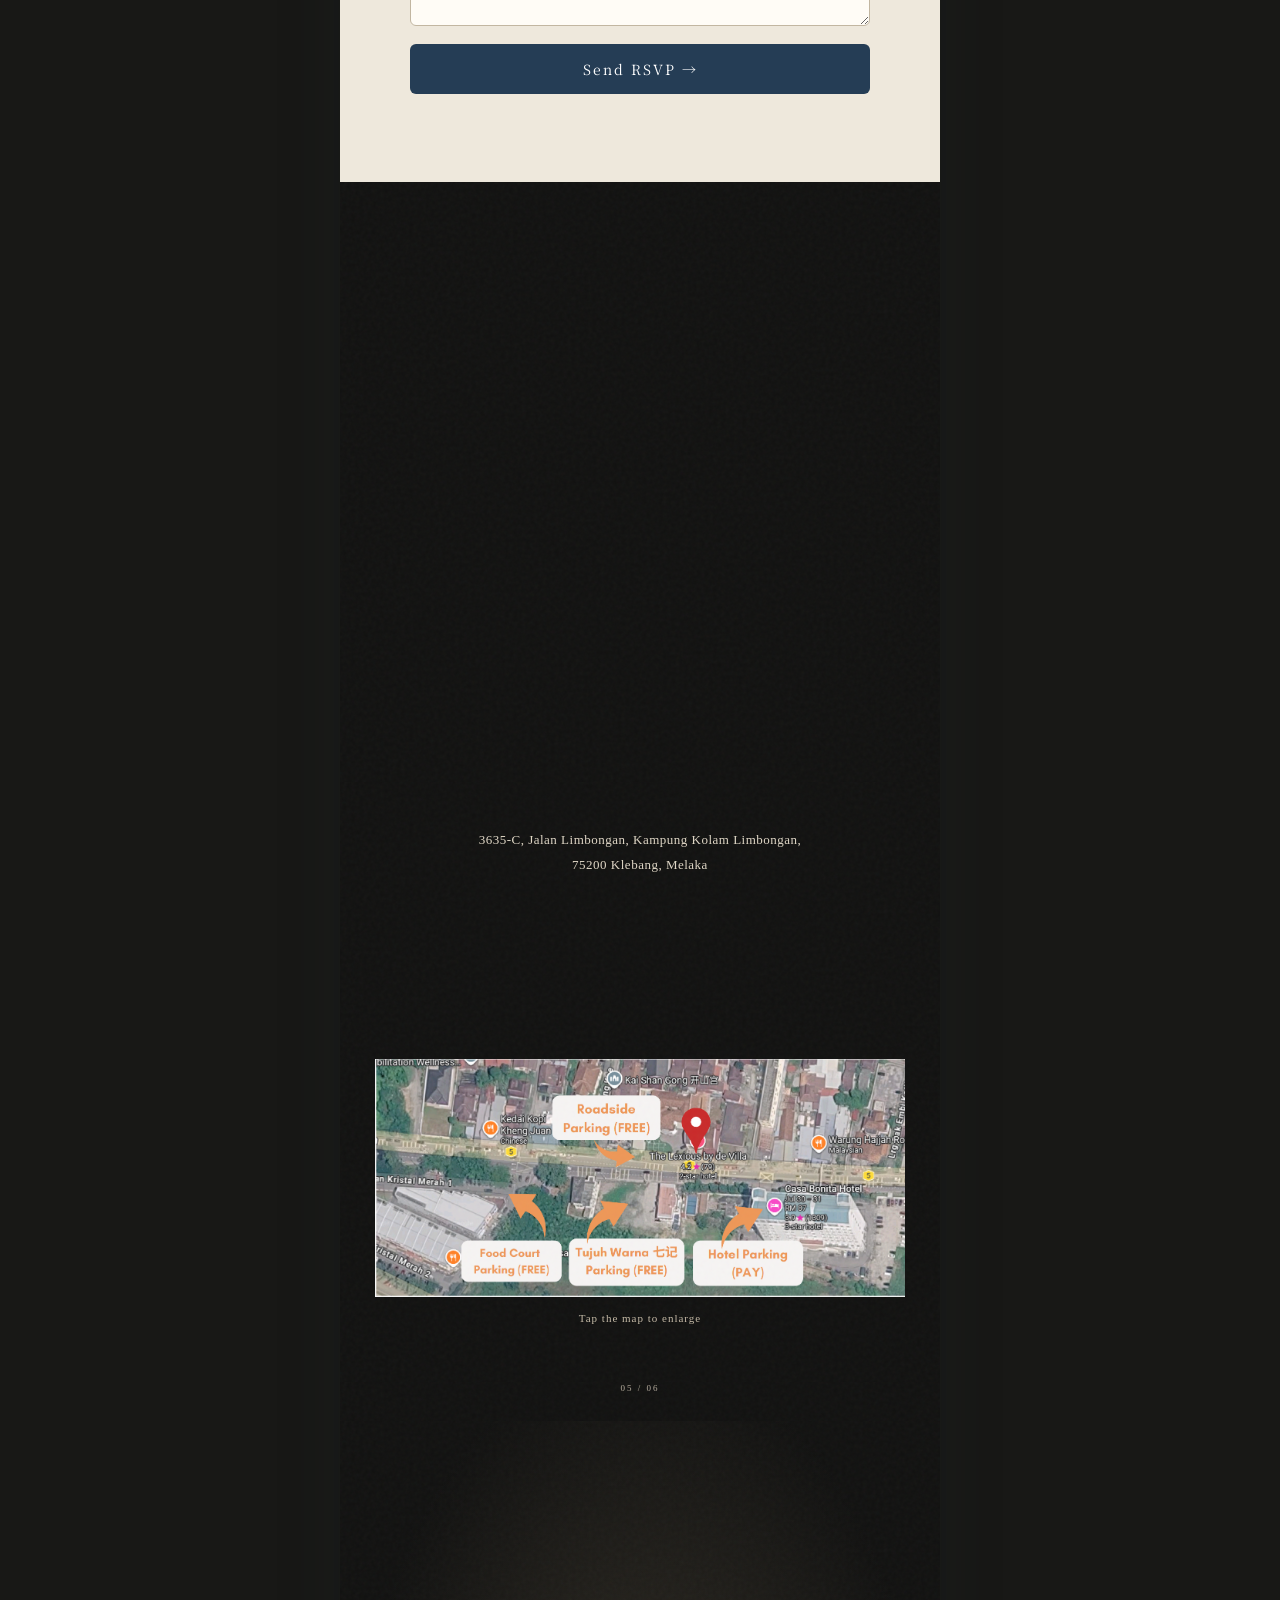
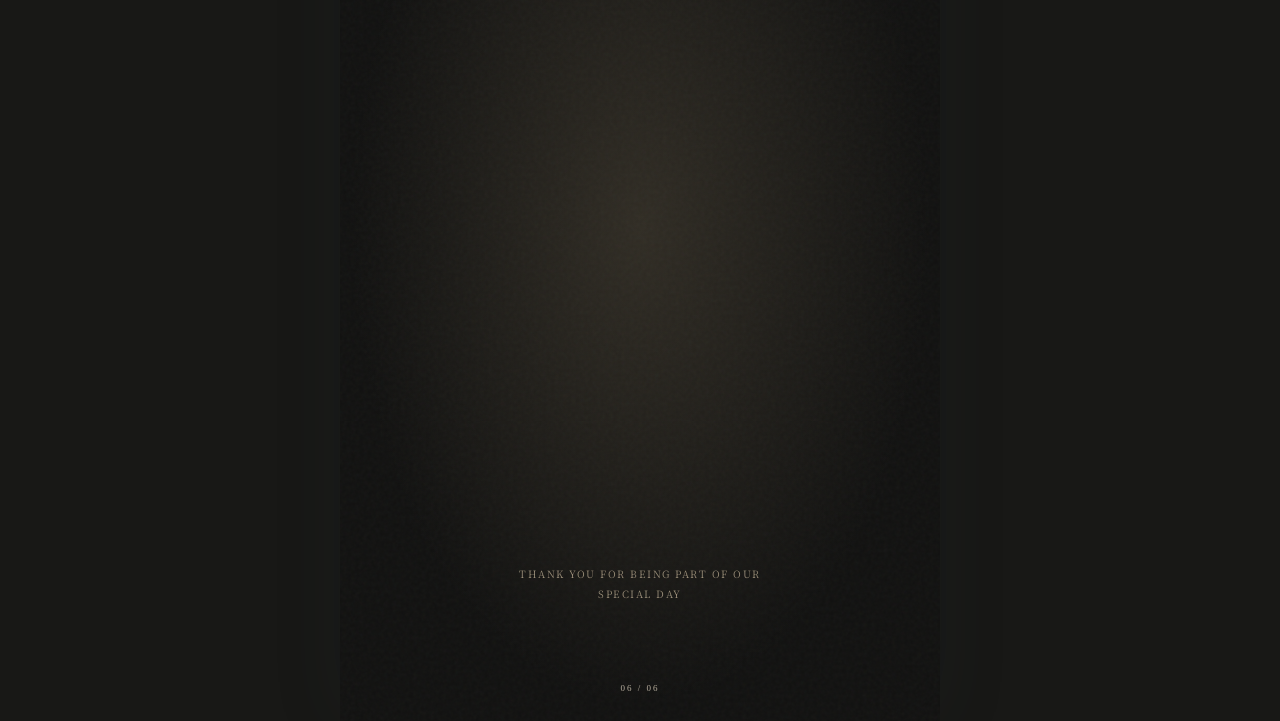
==== commit 56efe8db: "Stack gallery photos as full-width horizontal panels and reduce quote size" ====
--- a/index.html
+++ b/index.html
@@ -116,6 +116,12 @@
 .love-gallery .love-first{margin-bottom:8px}
 .love-gallery .love-last{margin-top:10px}
 .love-gallery .love-last .love-capital{margin-left:2px;margin-right:5px}
+
+/* Three full-width horizontal photographs, stacked like the reference. */
+.love-gallery .three-photos{display:grid;grid-template-columns:minmax(0,1fr);gap:0;width:100%;padding:0}
+.love-gallery .three-photos img{width:100%;height:auto;aspect-ratio:2.35/1;object-fit:cover;object-position:center;display:block}
+.love-gallery .love-wording{font-size:clamp(18px,4.8vw,24px)}
+.love-gallery .love-wording .love-capital{font-size:clamp(56px,15vw,72px)}
 </style><link rel="stylesheet" href="/rsvp.css"><script defer src="/vendor/supabase-2.118.0.js"></script><script defer src="/rsvp-config.js"></script><script defer src="/rsvp.js"></script></head><body class="locked">
 <div class="invitation-opening" id="envelope" role="dialog" aria-modal="true" aria-label="Kelvyn and Nicole wedding invitation"><div class="opening-inner"><p class="eyebrow">JOIN US FOR THE WEDDING OF</p><div class="opening-names script">Kelvyn Ong <span>&</span><br>Nicole Sow</div><p class="opening-chinese">王敬淯 & 苏晓雯</p><div class="heirloom-frame"><button class="frame-door" id="open" aria-label="打开婚礼邀请函并播放音乐"><span class="frame-flourish" aria-hidden="true">❦</span><span class="door-wording">OPEN<br>THE<br>INVITATION</span><span class="frame-flourish" aria-hidden="true">❧</span><span class="door-knob" aria-hidden="true"></span></button><div class="frame-photos"><div class="opening-photo-strip"><img src="photo-0.jpg" alt="婚礼花艺"><img src="photo-1.jpg" alt="婚礼回忆"><img src="photo-2.jpg" alt="婚礼照片"><img src="photo-3.jpg" alt="婚礼细节"></div></div></div><p class="opening-date">16 JANUARY 2027</p><p class="opening-caption">Touch to open · 轻触开启邀请</p></div></div>
 <button class="replay" aria-label="重新打开邀请" title="重新打开邀请" id="replay">↺</button><nav class="nav" aria-label="请柬页码"><a href="#p1" aria-label="第一页面：我们的婚礼"></a><a href="#p2" aria-label="第二页面：我们的故事"></a><a href="#p3" aria-label="第三页面：幸福瞬间"></a><a href="#p4" aria-label="第四页面：婚礼日程"></a><a href="#p6" aria-label="第五页面：场地与停车"></a><a href="#p5" aria-label="第六页面：诚挚邀请"></a></nav>
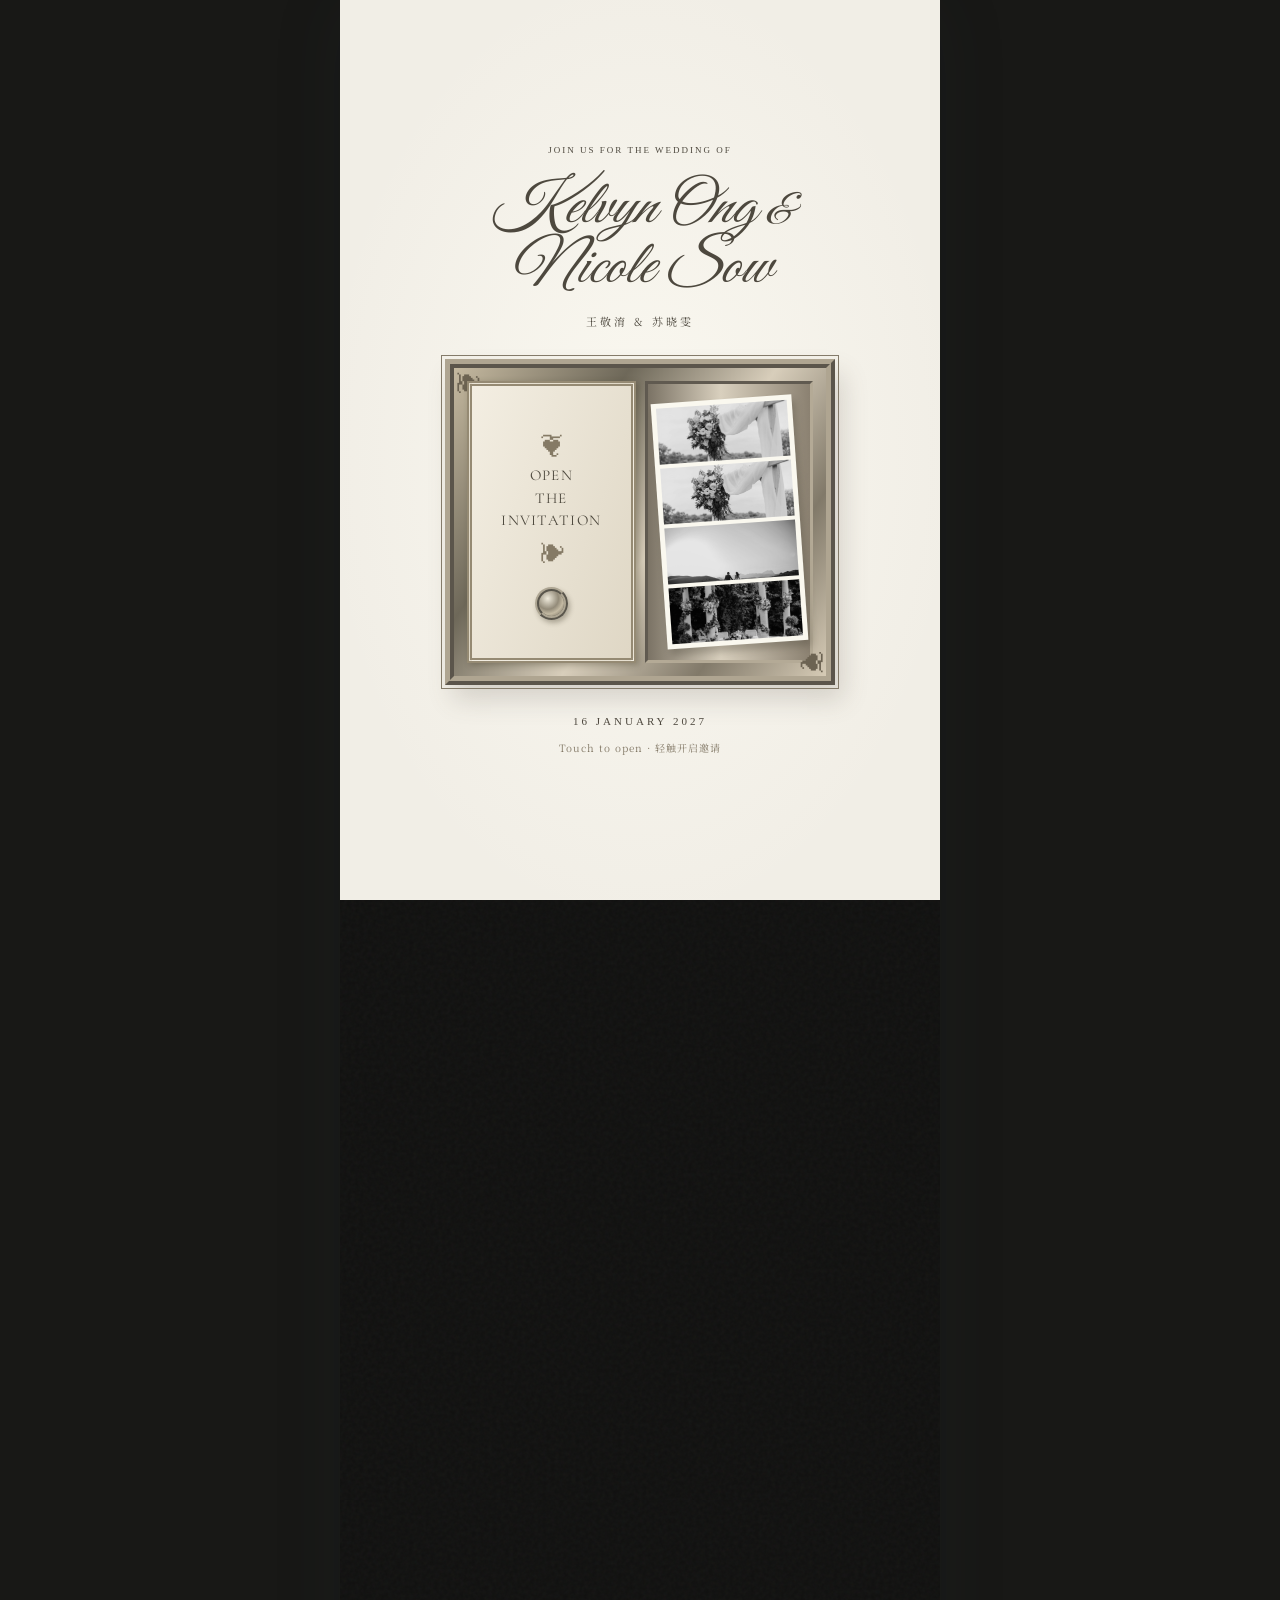
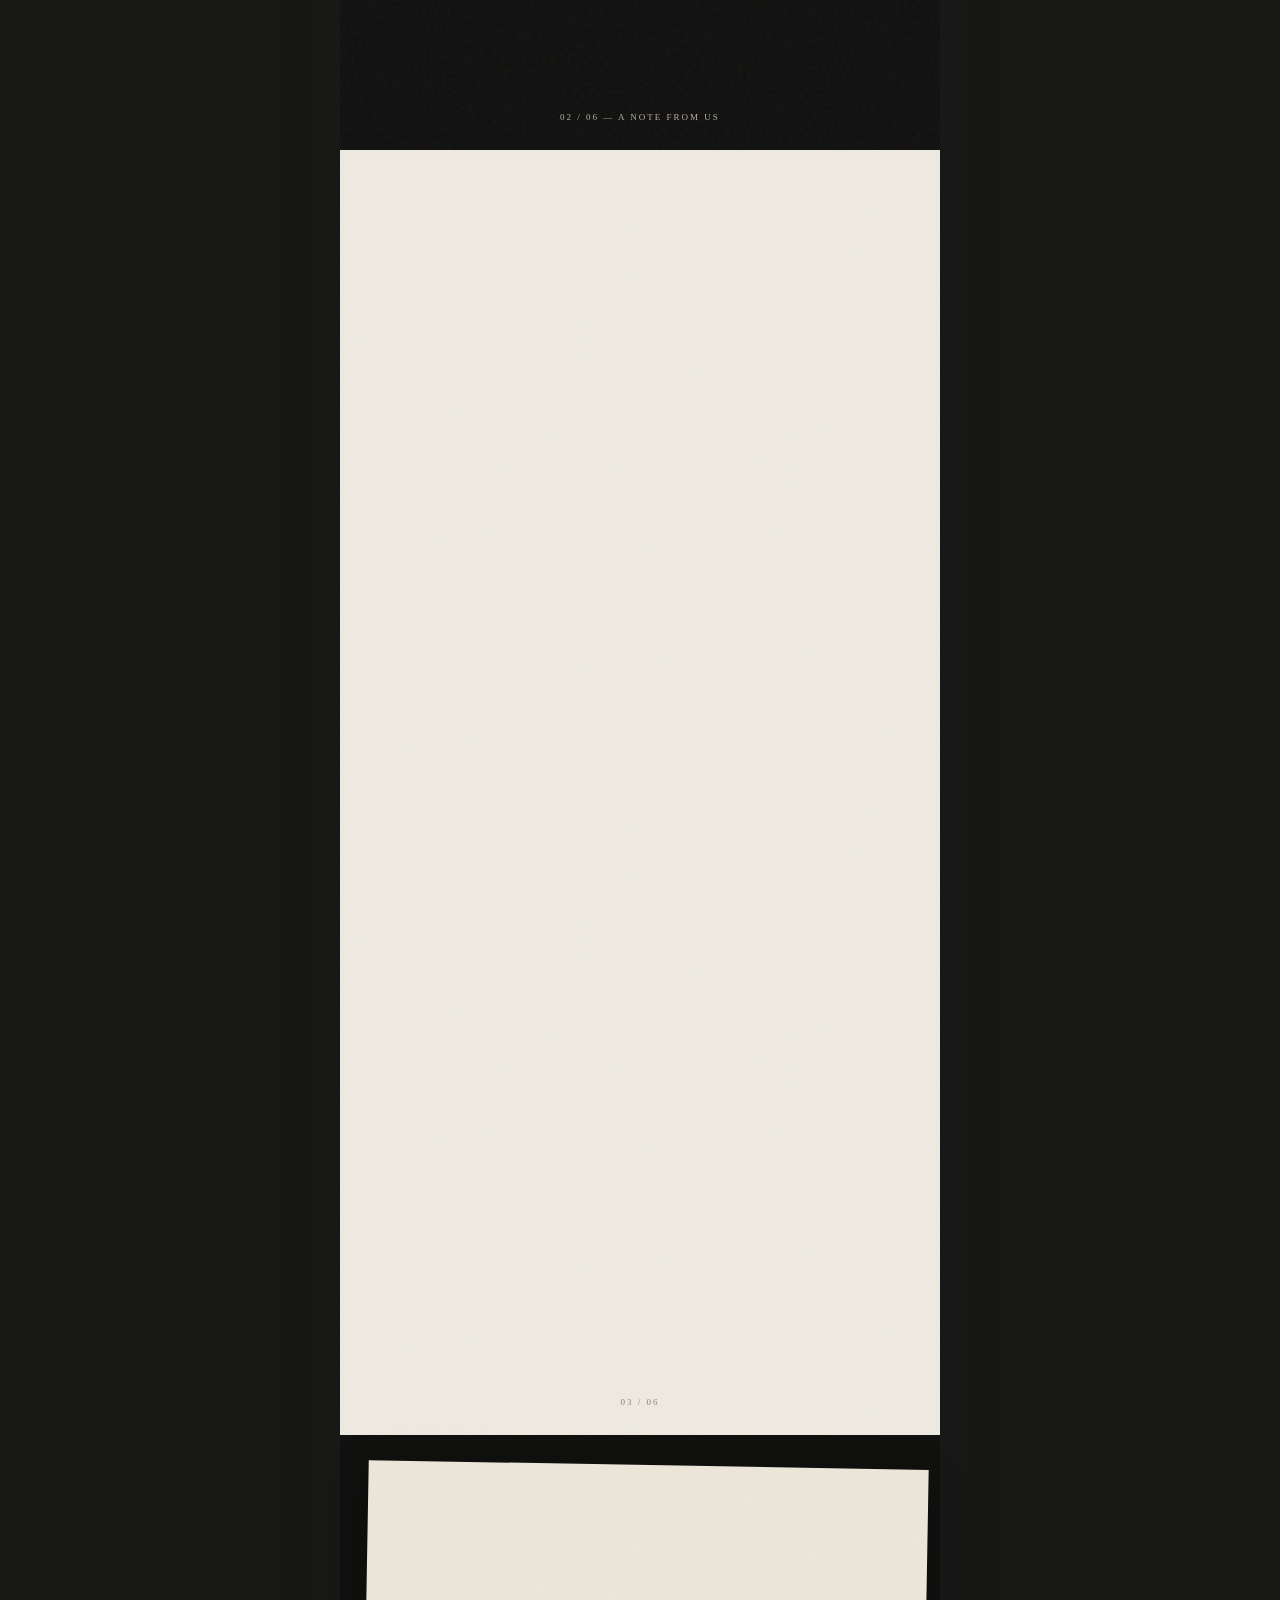
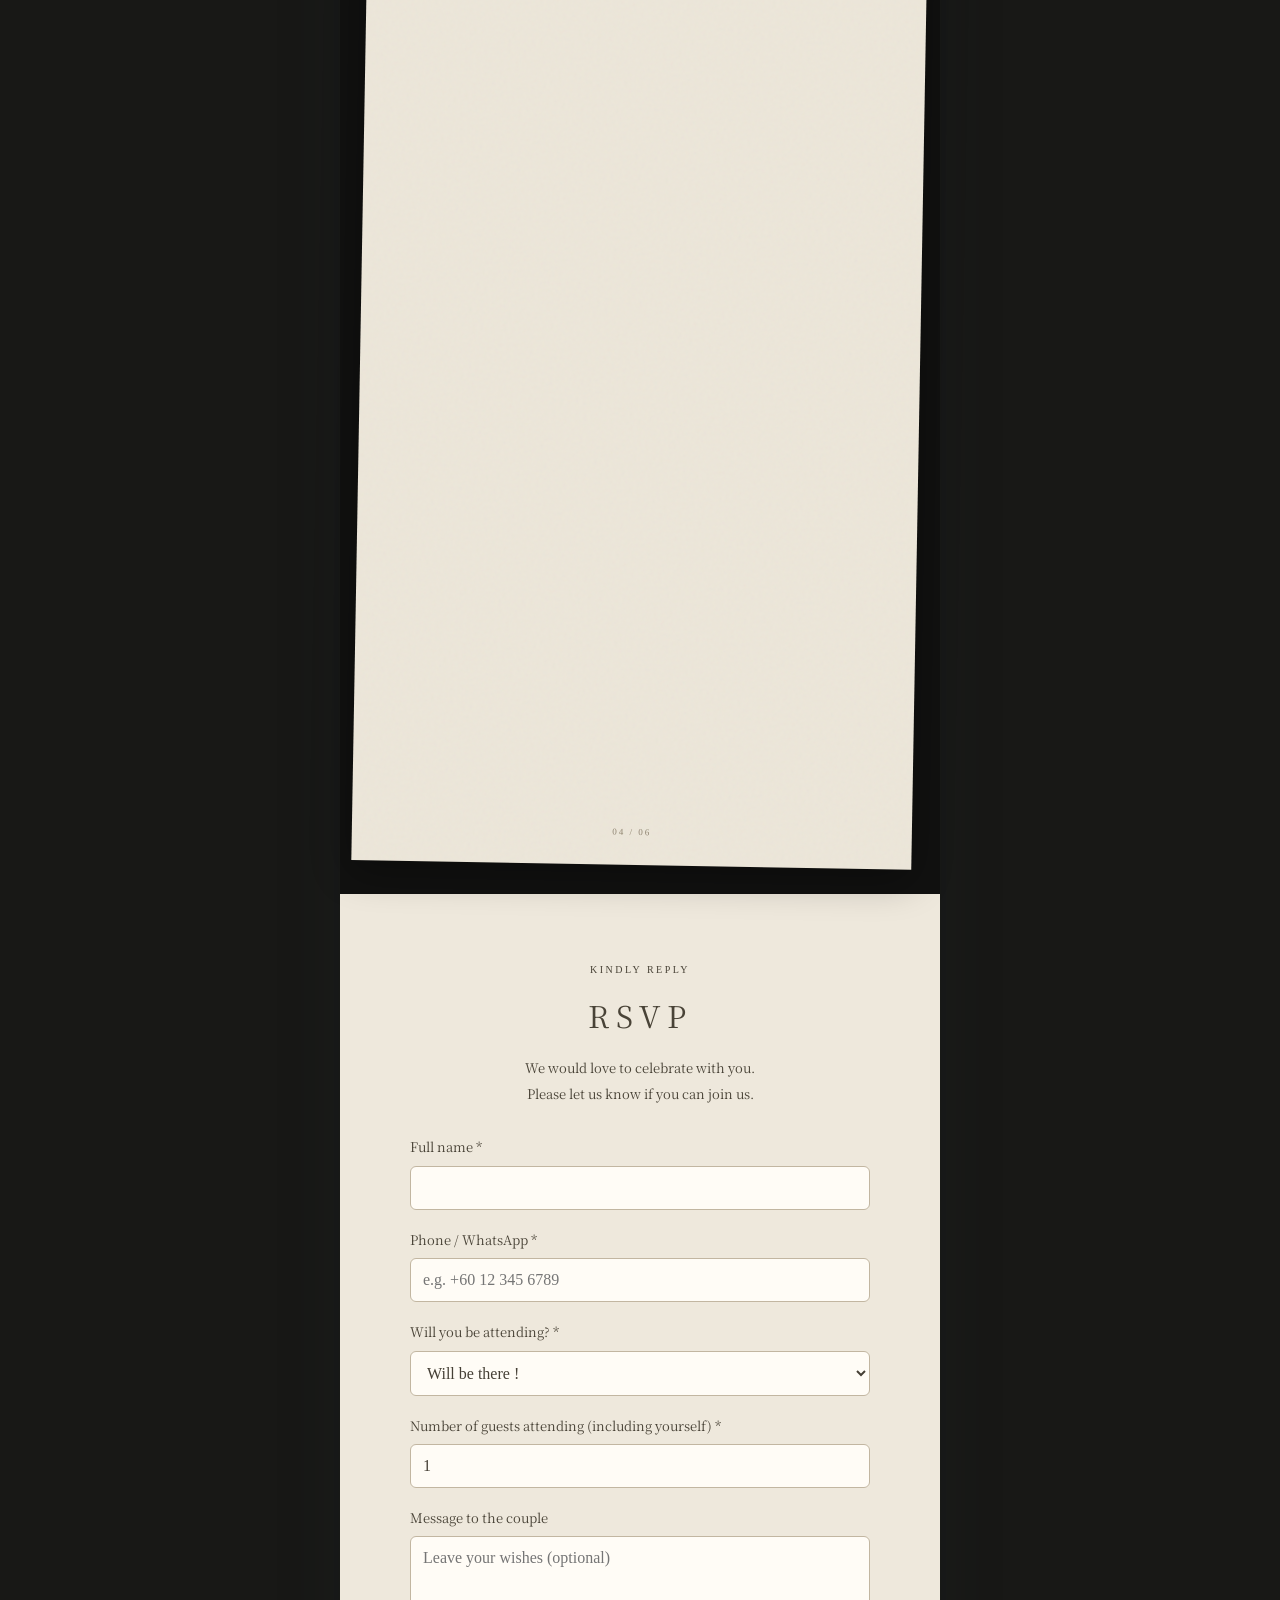
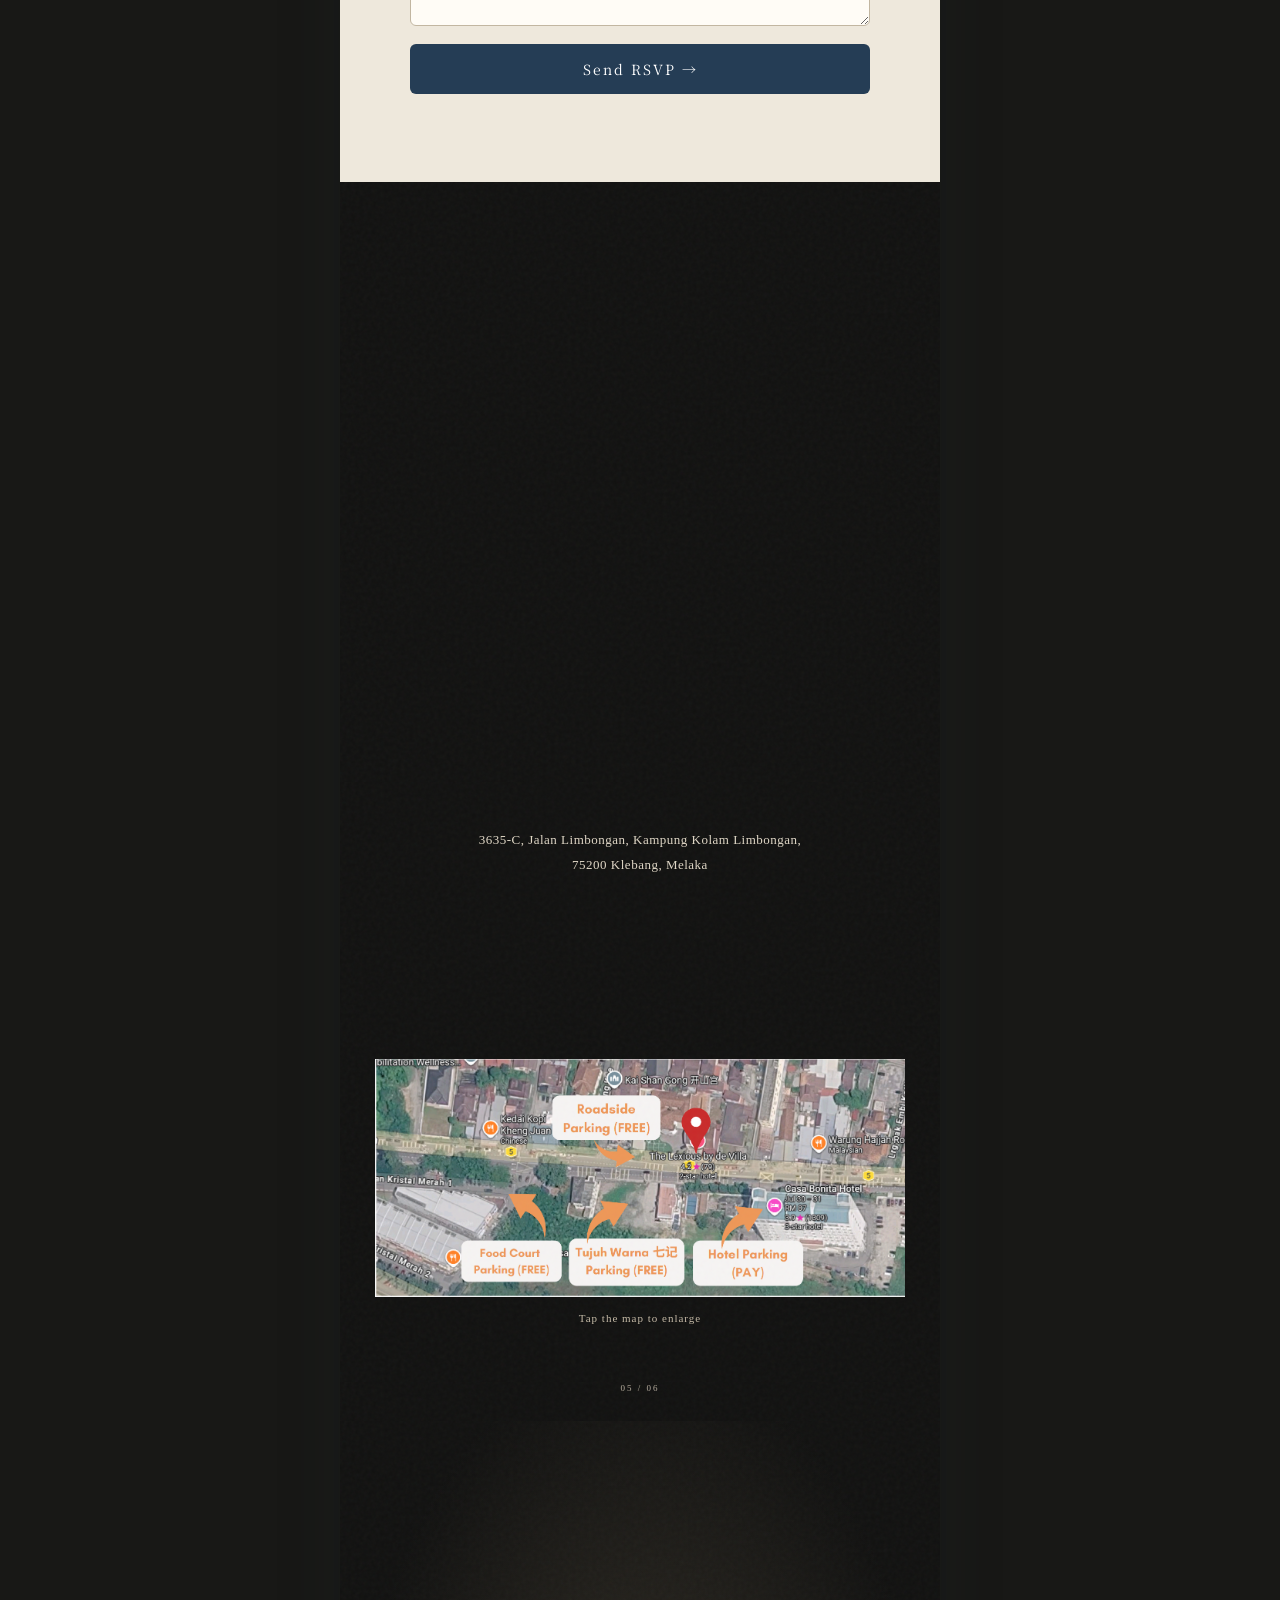
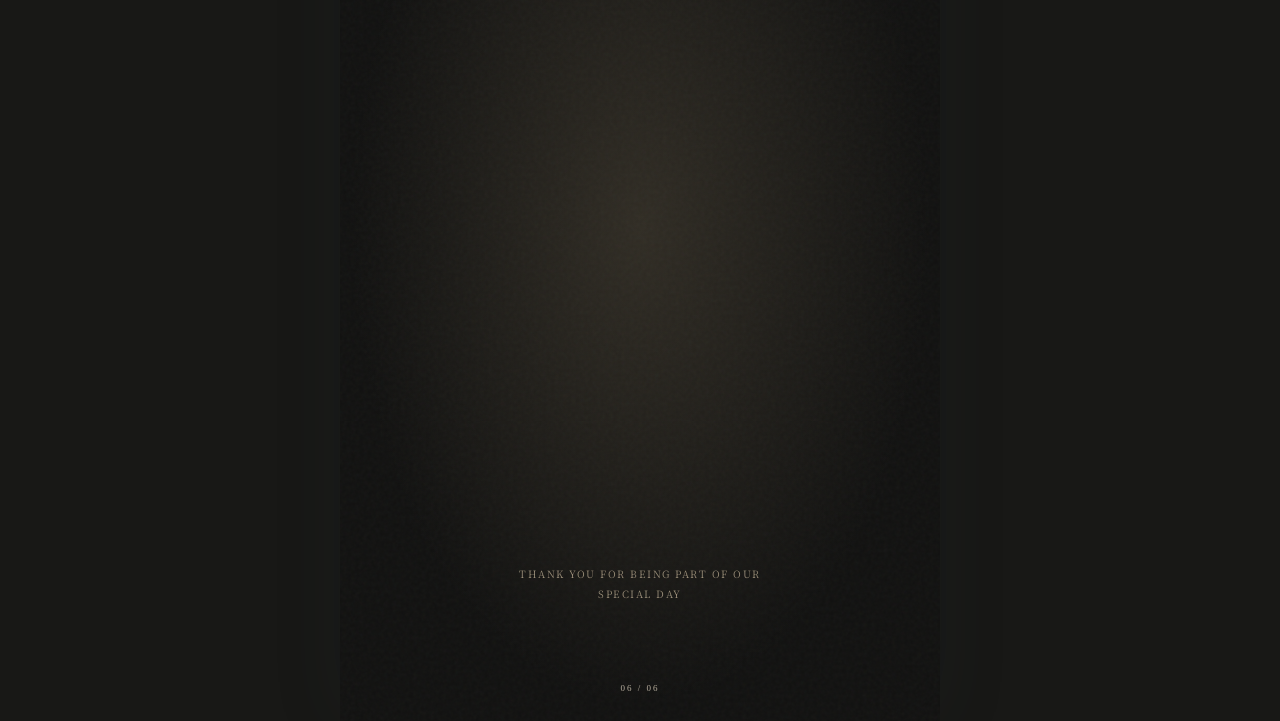
==== commit 2bb235ea: "Update RSVP response wording and support partner attendance with guest totals" ====
--- a/index.html
+++ b/index.html
@@ -131,7 +131,7 @@
 <section class="page gallery editorial love-gallery" id="p3"><h2 class="love-wording" aria-label="All because two people fell in love"><span class="love-first"><em class="love-capital">A</em>LL</span><span>BECAUSE</span><span>TWO</span><span>PEOPLE FELL</span><span class="love-last">IN <em class="love-capital">L</em>OVE</span></h2><div class="three-photos"><img src="photo-2.jpg" alt="婚礼纪念照片" loading="lazy"><img src="photo-3.jpg" alt="婚礼细节照片" loading="lazy"><img src="wedding.jpg" alt="花艺照片" loading="lazy"></div><div class="love-countdown"><p class="eyebrow">COUNTING DOWN TO OUR FOREVER</p><div class="countdown" role="timer" aria-label="距离婚礼的时间"><div><b id="days">00</b><small>DAYS</small></div><span>:</span><div><b id="hours">00</b><small>HOURS</small></div><span>:</span><div><b id="minutes">00</b><small>MINS</small></div><span>:</span><div><b id="seconds">00</b><small>SECS</small></div></div><p class="count-date">16 JANUARY 2027 · 7:00 PM</p></div><span class="folio">03 / 06</span></section>
 <section class="page details editorial" id="p4"><p class="eyebrow">SAVE THE DATE</p><h2>我们的好日子</h2><div class="date-block"><span>JANUARY<br>一月</span><strong>16</strong><span>SATURDAY<br>星期六</span></div><p class="copy">2027 年 1 月 16 日</p><div class="timeline"><div class="event"><svg class="line-icon" viewBox="0 0 46 46" aria-hidden="true"><circle cx="18" cy="12" r="5"/><path d="M7 35v-6a11 11 0 0 1 22 0v6M31 8a5 5 0 0 1 0 10M34 23a10 10 0 0 1 6 9v3"/></svg><time datetime="2027-01-16T18:00:00+08:00">6:00 PM</time><div>Guest Arrival</div></div><div class="event"><svg class="line-icon" viewBox="0 0 46 46" aria-hidden="true"><path d="M7 5v10q0 6 5 6v19M17 5v10M12 5v14M34 5v35M34 5q-11 8-6 19h6"/></svg><time datetime="2027-01-16T19:00:00+08:00">7:00 PM</time><div>Grand March-In<br>+ Dinner Start</div></div><div class="event"><svg class="line-icon" viewBox="0 0 46 46" aria-hidden="true"><circle cx="17" cy="27" r="10"/><circle cx="30" cy="27" r="10"/><path d="m12 12 5-6 5 6-5 5zM17 2V0M7 6 4 3M27 6l3-3"/></svg><time datetime="2027-01-16T20:00:00+08:00">8:00 PM</time><div>Wedding Ceremony</div></div></div><div class="dress"><div class="script">Dress Code</div><div class="dress-palette"><div class="palette-color"><i style="--c:#76474e" aria-hidden="true"></i><span>Sangria</span></div><div class="palette-color"><i style="--c:#a87883" aria-hidden="true"></i><span>Vintage Mauve</span></div><div class="palette-color"><i style="--c:#e2cdb0" aria-hidden="true"></i><span>Champagne</span></div><div class="palette-color"><i style="--c:#888a6b" aria-hidden="true"></i><span>Pistachio</span></div><div class="palette-color"><i style="--c:#516276" aria-hidden="true"></i><span>Twilight</span></div><div class="palette-color"><i style="--c:#869fbe" aria-hidden="true"></i><span>Steel Blue</span></div><div class="palette-color"><i style="--c:#694939" aria-hidden="true"></i><span>Cappuccino</span></div></div><p>We invite you to dress in our wedding colours.<br>诚邀您选择以上婚礼配色，共赴美好时刻。</p></div><button style="margin-top:22px" class="outline" id="calendar">＋ 加入日历</button><span class="folio">04 / 06</span></section>
 
-<section id="rsvp" class="rsvp-section" lang="en" aria-labelledby="rsvp-title"><p class="eyebrow">KINDLY REPLY</p><h2 id="rsvp-title">RSVP</h2><p class="rsvp-intro">We would love to celebrate with you.<br>Please let us know if you can join us.</p><div id="rsvp-success" class="rsvp-success" role="status" tabindex="-1" hidden>♡<br>Thank you! Your response has been saved.<br><small>To make changes, please contact the couple.</small></div><form id="rsvp-form" class="rsvp-form"><label>Full name *<input name="name" autocomplete="name" maxlength="80" required></label><label>Phone / WhatsApp *<input name="contact" type="tel" autocomplete="tel" minlength="6" maxlength="80" placeholder="e.g. +60 12 345 6789" required></label><label>Will you be attending? *<select name="attending" required><option value="yes">Joyfully accepts</option><option value="no">Regretfully declines</option></select></label><div id="rsvp-counts"><label>Number of adults (including yourself) *<input name="adults" type="number" min="1" max="20" step="1" value="1" required></label></div><label>Message to the couple<textarea name="message" maxlength="1000" rows="3" placeholder="Leave your wishes (optional)"></textarea></label><label class="rsvp-trap" aria-hidden="true">Website<input name="website" tabindex="-1" autocomplete="off"></label><button id="rsvp-submit">Send RSVP →</button><p id="rsvp-message" class="rsvp-message" role="status"></p></form></section>
+<section id="rsvp" class="rsvp-section" lang="en" aria-labelledby="rsvp-title"><p class="eyebrow">KINDLY REPLY</p><h2 id="rsvp-title">RSVP</h2><p class="rsvp-intro">We would love to celebrate with you.<br>Please let us know if you can join us.</p><div id="rsvp-success" class="rsvp-success" role="status" tabindex="-1" hidden>♡<br>Thank you! Your response has been saved.<br><small>To make changes, please contact the couple.</small></div><form id="rsvp-form" class="rsvp-form"><label>Full name *<input name="name" autocomplete="name" maxlength="80" required></label><label>Phone / WhatsApp *<input name="contact" type="tel" autocomplete="tel" minlength="6" maxlength="80" placeholder="e.g. +60 12 345 6789" required></label><label>Will you be attending? *<select name="attending" required><option value="yes">Will be there !</option><option value="partner">I'll bring my partner with me !</option><option value="no">Can't make it, but congratulations !</option></select></label><div id="rsvp-counts"><label>Number of guests attending (including yourself) *<input name="adults" type="number" min="1" max="20" step="1" value="1" required></label></div><label>Message to the couple<textarea name="message" maxlength="1000" rows="3" placeholder="Leave your wishes (optional)"></textarea></label><label class="rsvp-trap" aria-hidden="true">Website<input name="website" tabindex="-1" autocomplete="off"></label><button id="rsvp-submit">Send RSVP →</button><p id="rsvp-message" class="rsvp-message" role="status"></p></form></section>
 <section class="page venue editorial" id="p6"><p class="eyebrow">MEET US HERE</p><h2>相聚在这里</h2><img class="photo" loading="lazy" src="lexious-venue.jpg" alt="The Lexious by De Villa outdoor wedding venue with a garden and white fountain" width="2048" height="1365"><p class="script en">The Lexious by De Villa</p><address class="venue-address">3635-C, Jalan Limbongan, Kampung Kolam Limbongan, 75200 Klebang, Melaka</address><a class="outline venue-map" href="https://www.google.com/maps/search/?api=1&amp;query=The%20Lexious%20by%20De%20Villa%2C%203635-C%2C%20Jalan%20Limbongan%2C%20Kampung%20Kolam%20Limbongan%2C%2075200%20Klebang%2C%20Melaka" target="_blank" rel="noopener noreferrer">VIEW MAP ↗</a><div class="rule"></div><figure class="parking-guide"><figcaption class="eyebrow">PARKING INSTRUCTIONS</figcaption><a href="/parking-instructions.png" target="_blank" rel="noopener noreferrer" aria-label="Open full-size parking instructions"><img src="/parking-instructions.png" width="1373" height="617" loading="lazy" alt="Parking near The Lexious by De Villa: free roadside, food court and Tujuh Warna parking; paid hotel parking."></a><p>Tap the map to enlarge</p></figure><span class="folio">05 / 06</span></section>
 <section class="page closing editorial" id="p5"><p class="eyebrow">WE HOPE TO SEE YOU THERE</p><div class="monogram script">K&N</div><h2>诚挚邀请</h2><p class="copy">这一天，因为你的到来而更加完整。<br>愿我们在爱与祝福中相聚，<br>把这一刻，珍藏成永远。</p><div class="rule"></div><p class="script en">Thank you, with love.</p><p class="copy" style="margin-top:24px">敬淯 & 晓雯 敬邀</p><button class="outline" id="again">重温这封邀请 ↗</button><p class="demo">THANK YOU FOR BEING PART OF OUR SPECIAL DAY</p><span class="folio">06 / 06</span></section>
 
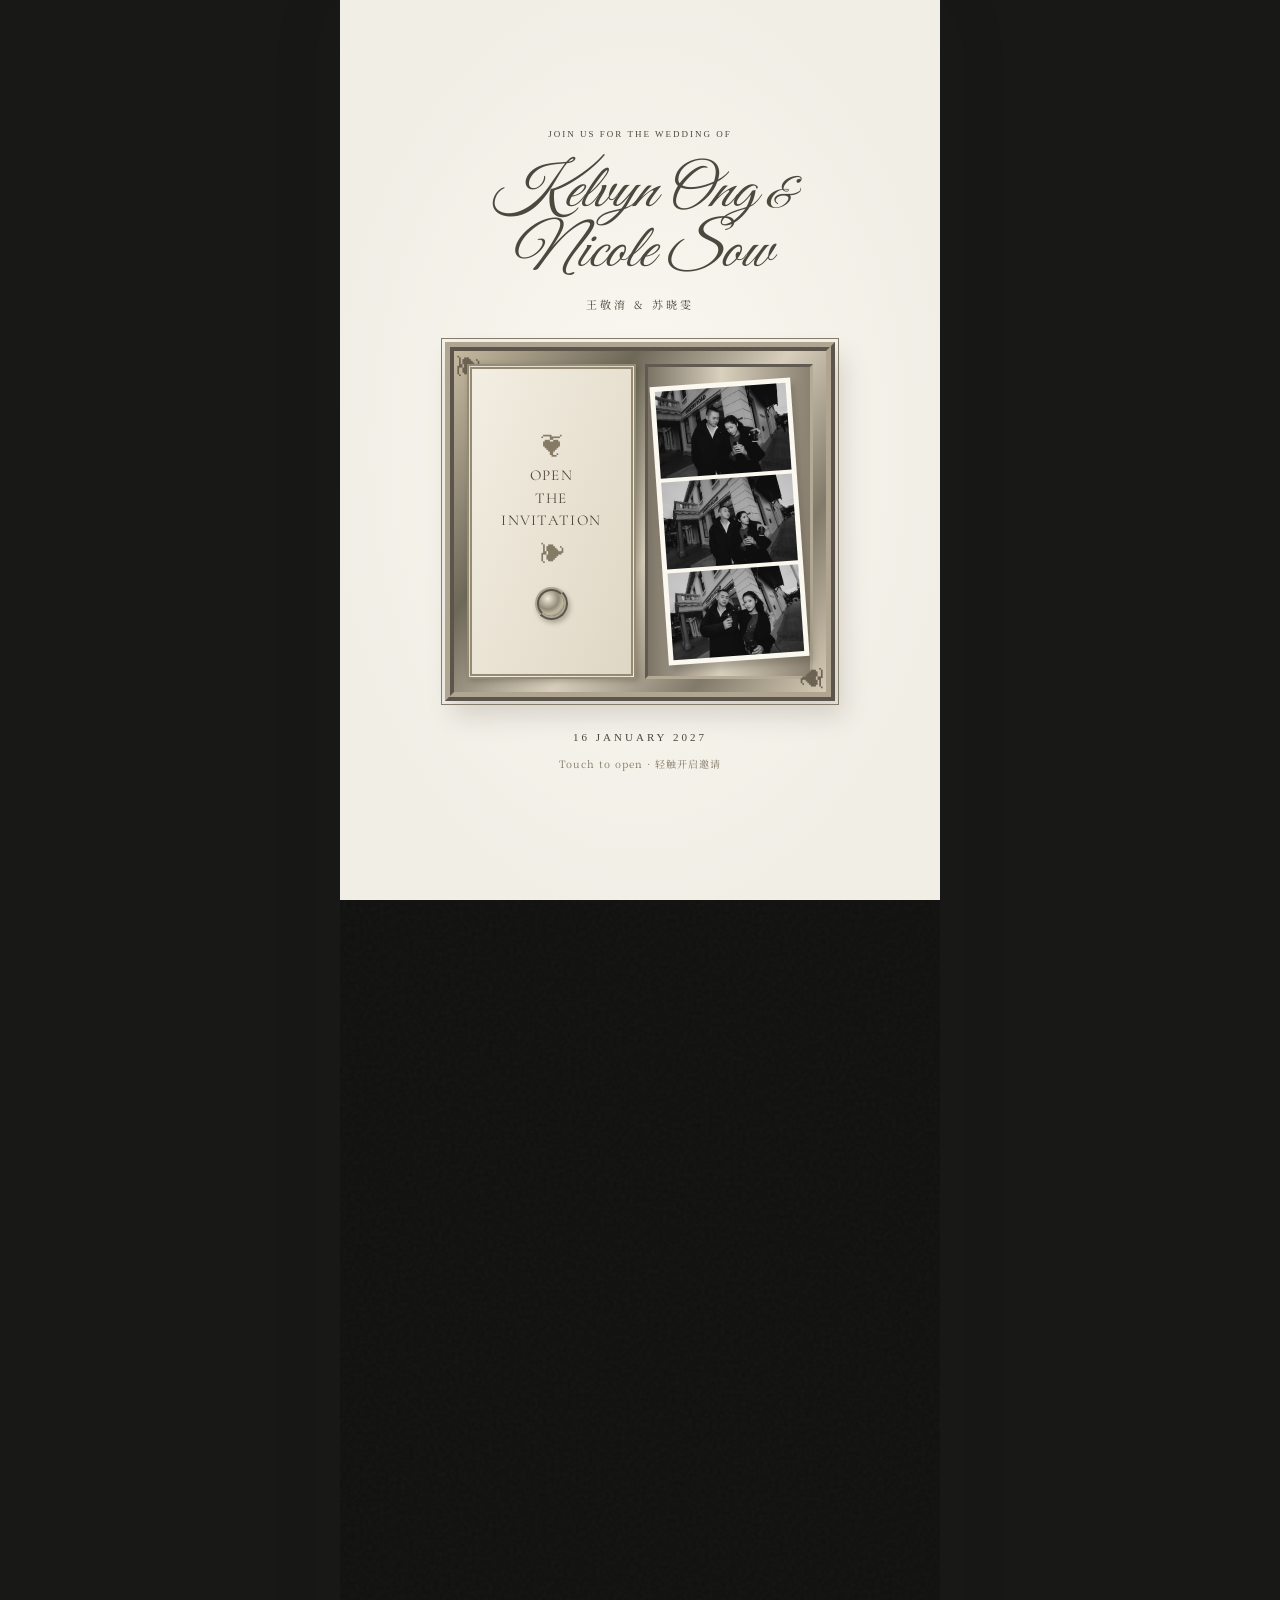
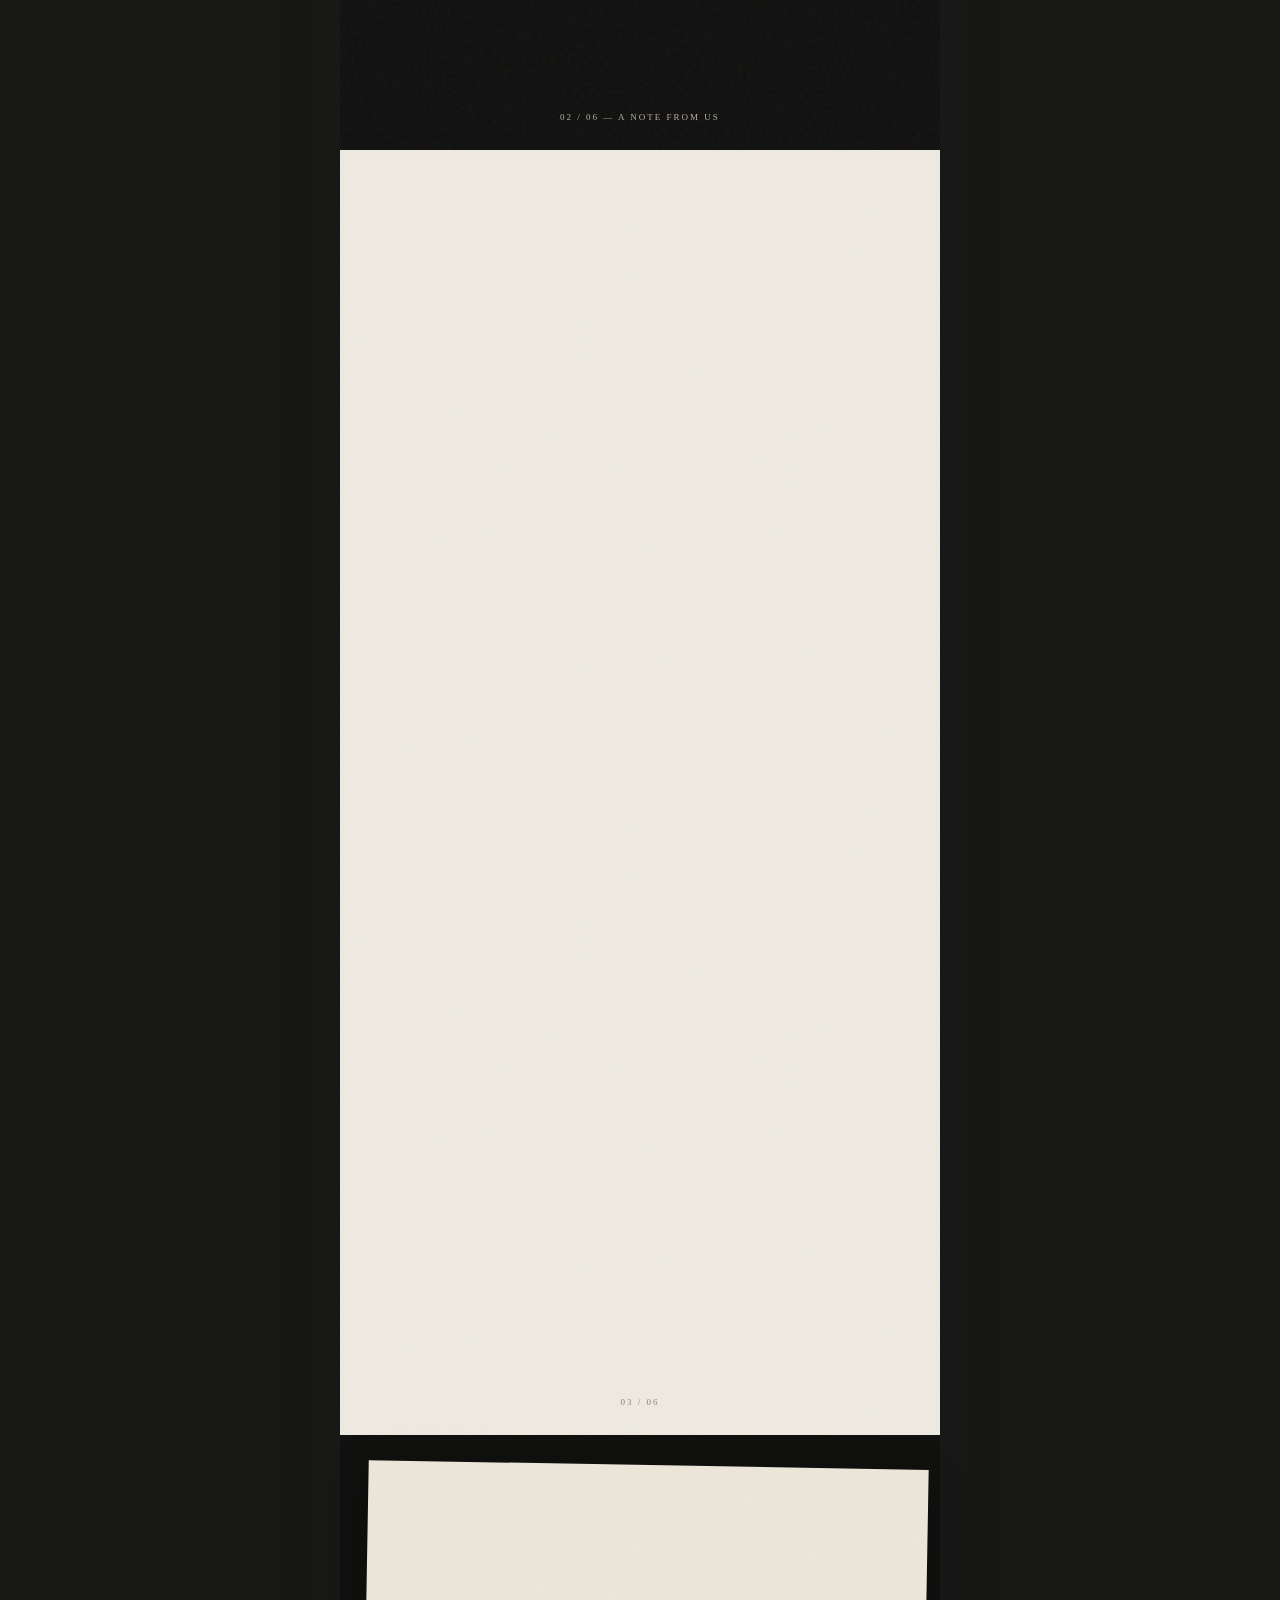
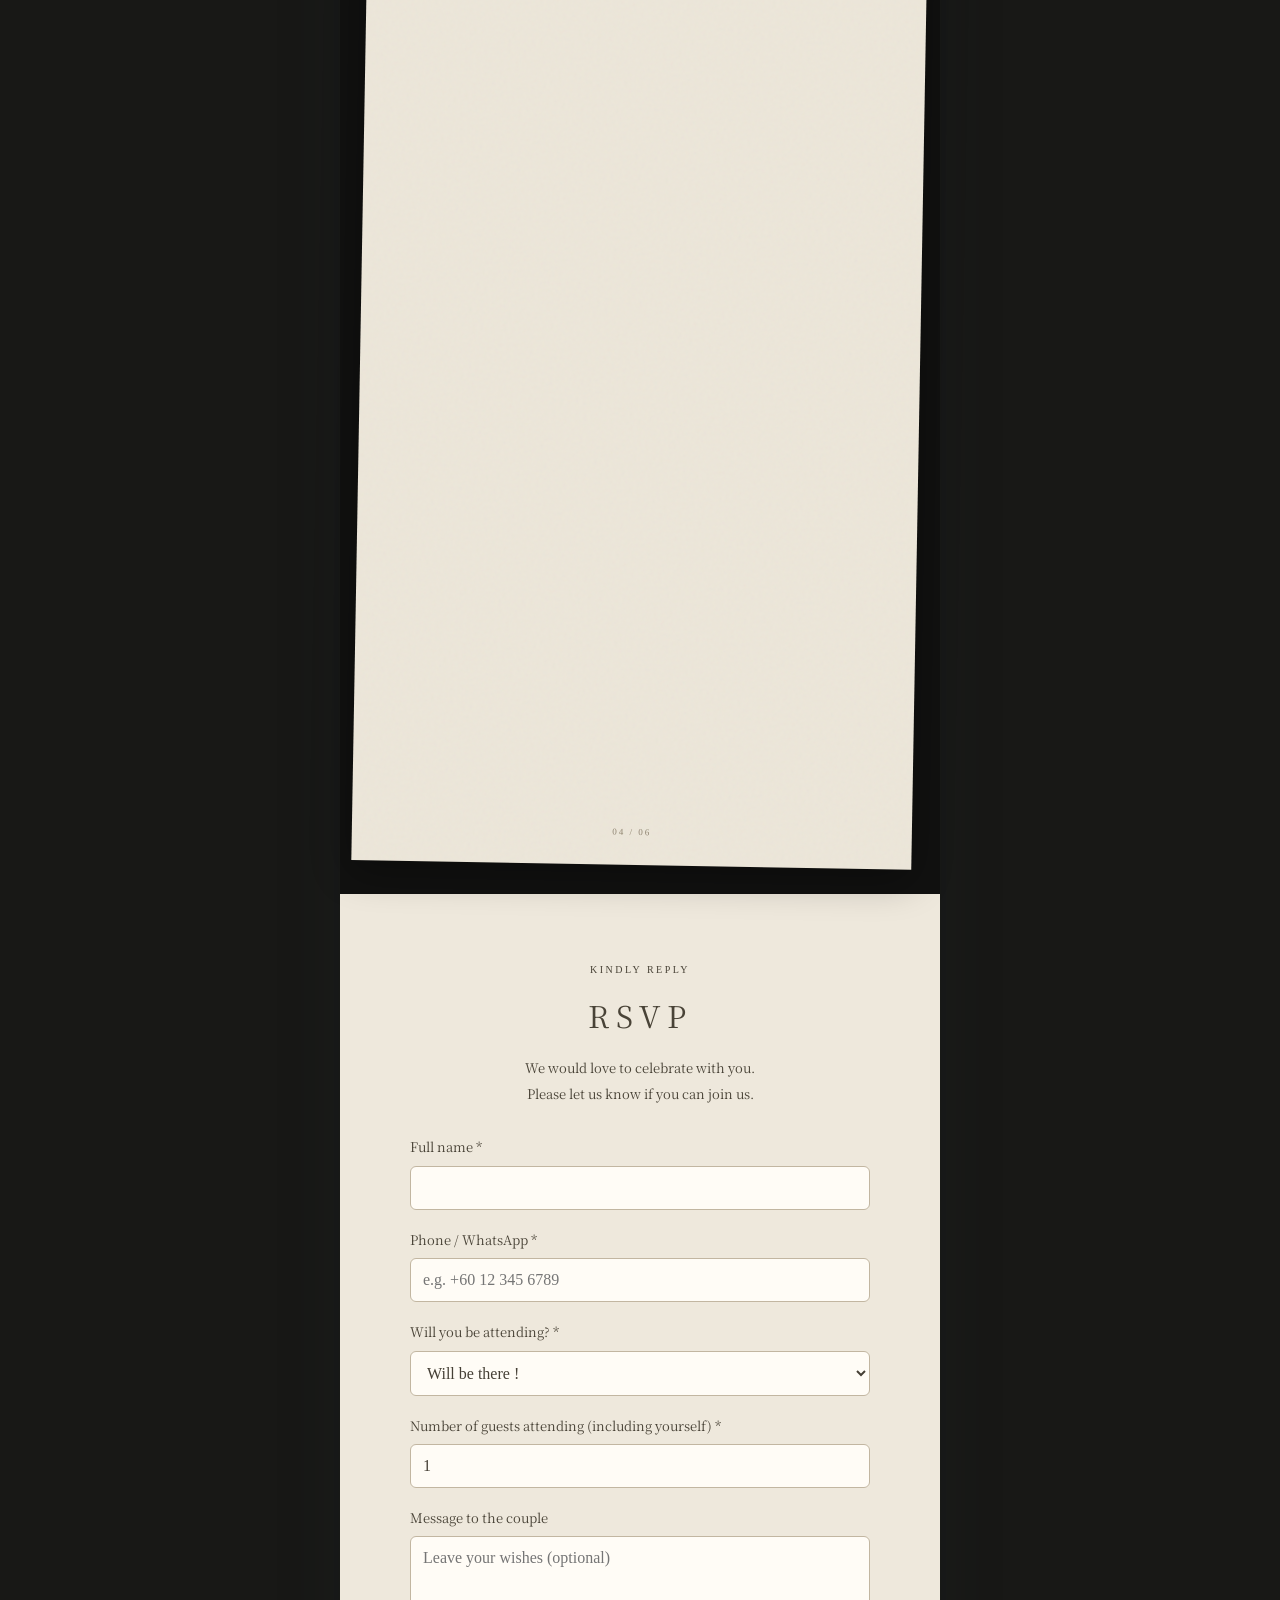
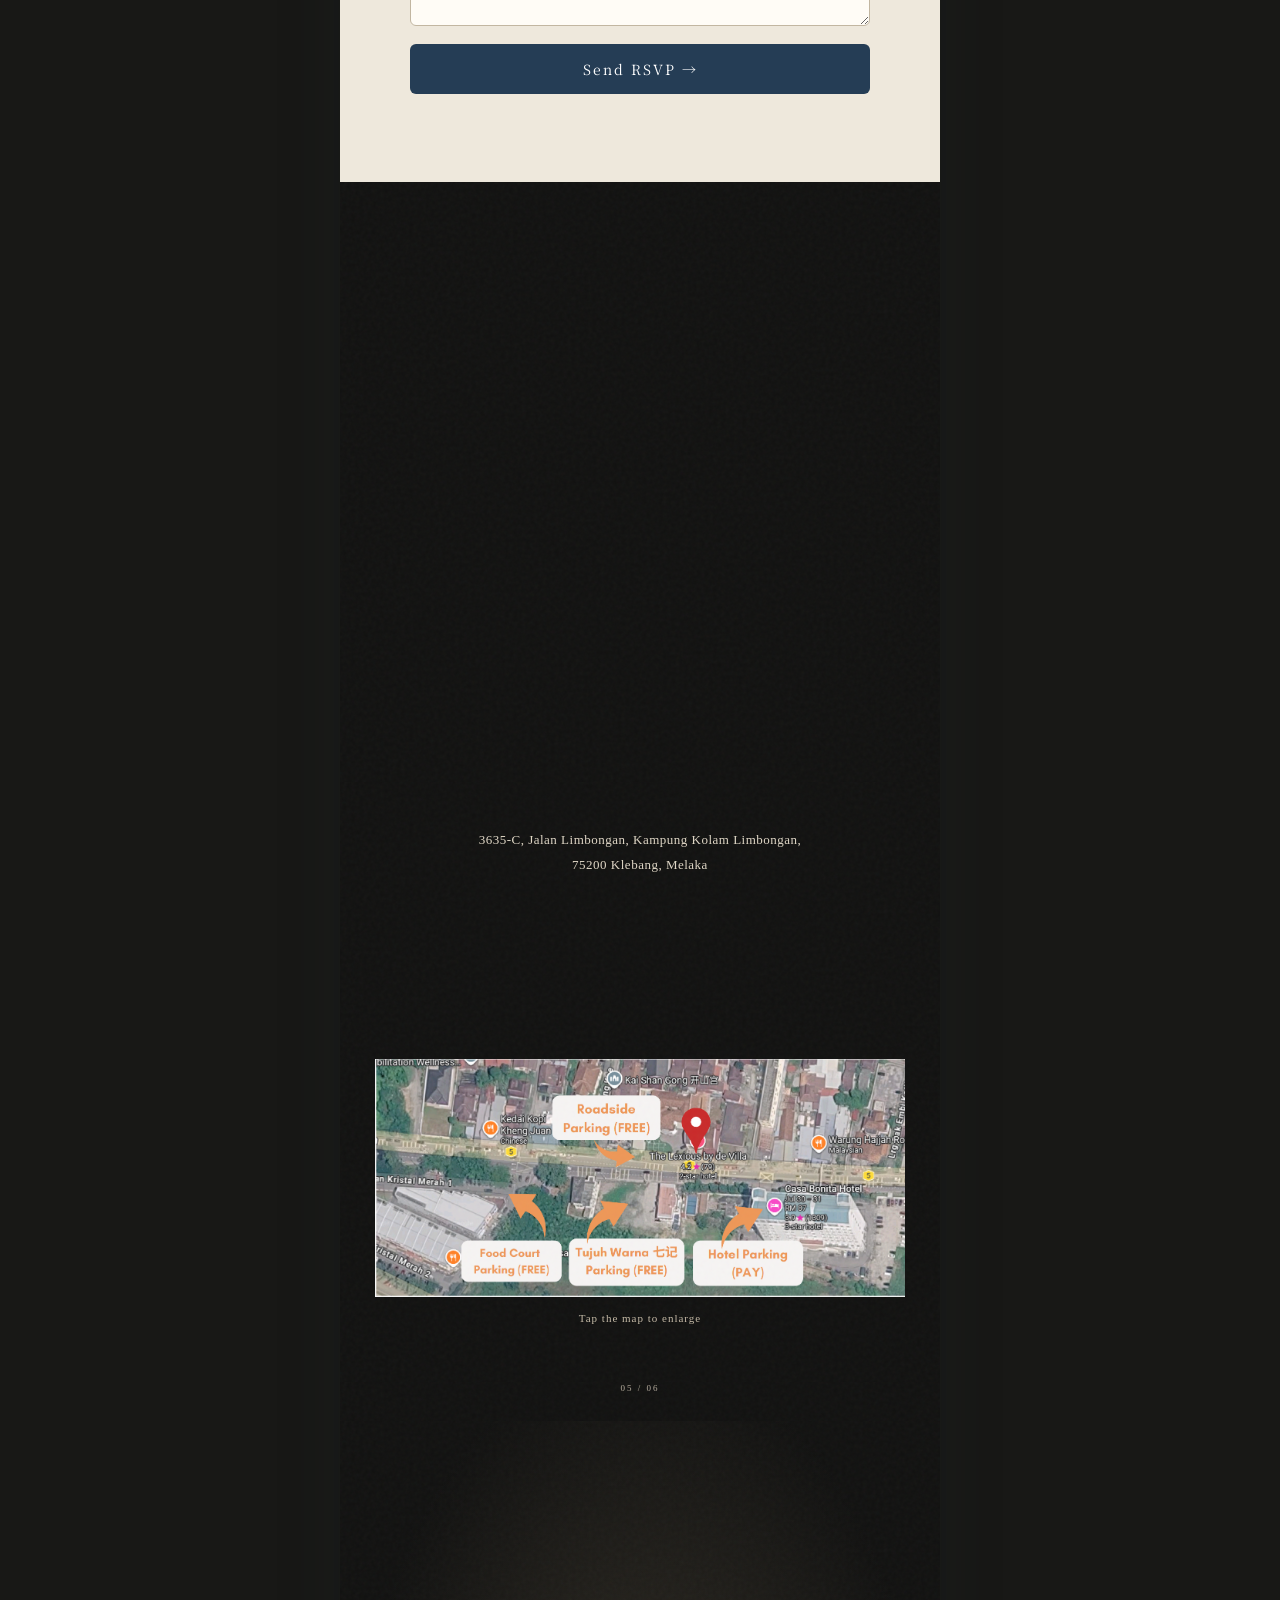
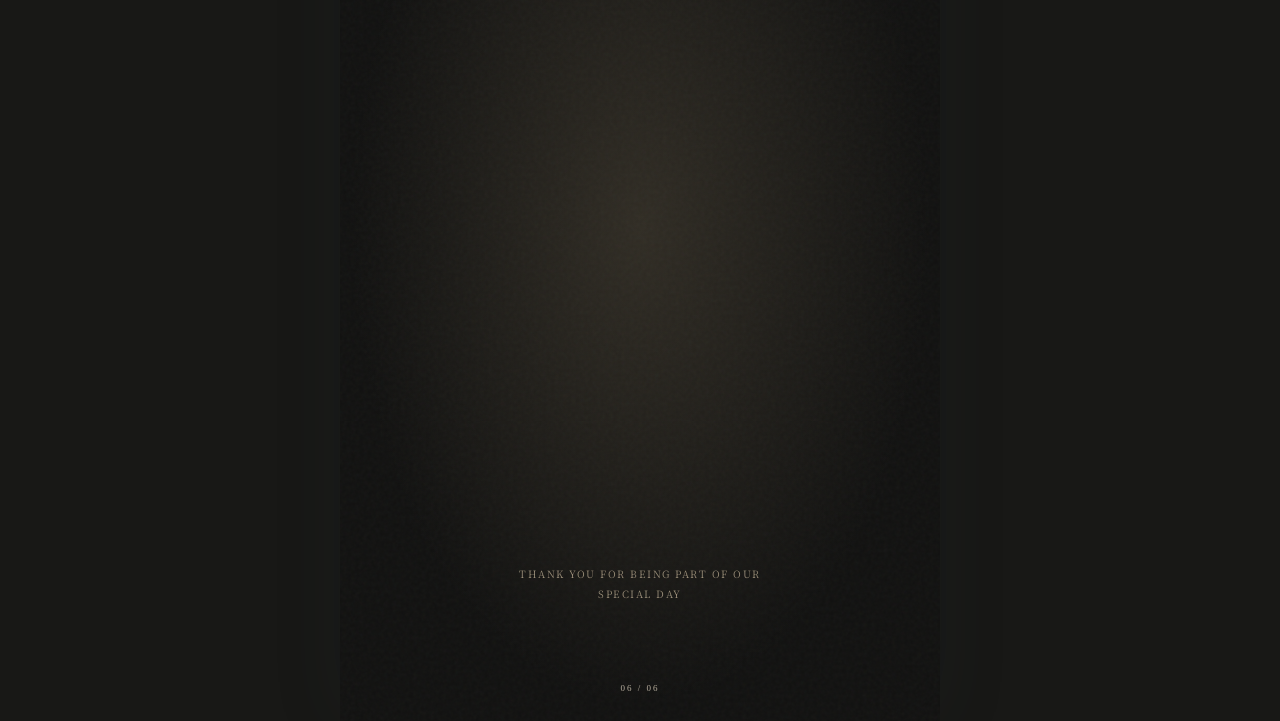
==== commit 6d7171bd: "Replace placeholder photos with 11 user-selected couple photos in requested page order" ====
--- a/index.html
+++ b/index.html
@@ -122,13 +122,23 @@
 .love-gallery .three-photos img{width:100%;height:auto;aspect-ratio:2.35/1;object-fit:cover;object-position:center;display:block}
 .love-gallery .love-wording{font-size:clamp(18px,4.8vw,24px)}
 .love-gallery .love-wording .love-capital{font-size:clamp(56px,15vw,72px)}
+
+/* Couple's selected photographs, in the supplied order. */
+.opening-photo-strip img{height:auto;aspect-ratio:3/2;object-fit:cover;filter:none}
+.hero .save-photo>img{filter:none;transform:none;object-position:50% 55%}
+.story .side-strip img{height:auto;aspect-ratio:2/3;object-fit:cover;filter:none}
+.love-gallery .three-photos img{filter:none}
+.love-gallery .three-photos img:nth-child(1){object-position:50% 72%}
+.love-gallery .three-photos img:nth-child(2){object-position:50% 53%}
+.love-gallery .three-photos img:nth-child(3){object-position:50% 72%}
+@media(prefers-reduced-motion:reduce){.hero .save-photo>img{transform:none!important}}
 </style><link rel="stylesheet" href="/rsvp.css"><script defer src="/vendor/supabase-2.118.0.js"></script><script defer src="/rsvp-config.js"></script><script defer src="/rsvp.js"></script></head><body class="locked">
-<div class="invitation-opening" id="envelope" role="dialog" aria-modal="true" aria-label="Kelvyn and Nicole wedding invitation"><div class="opening-inner"><p class="eyebrow">JOIN US FOR THE WEDDING OF</p><div class="opening-names script">Kelvyn Ong <span>&</span><br>Nicole Sow</div><p class="opening-chinese">王敬淯 & 苏晓雯</p><div class="heirloom-frame"><button class="frame-door" id="open" aria-label="打开婚礼邀请函并播放音乐"><span class="frame-flourish" aria-hidden="true">❦</span><span class="door-wording">OPEN<br>THE<br>INVITATION</span><span class="frame-flourish" aria-hidden="true">❧</span><span class="door-knob" aria-hidden="true"></span></button><div class="frame-photos"><div class="opening-photo-strip"><img src="photo-0.jpg" alt="婚礼花艺"><img src="photo-1.jpg" alt="婚礼回忆"><img src="photo-2.jpg" alt="婚礼照片"><img src="photo-3.jpg" alt="婚礼细节"></div></div></div><p class="opening-date">16 JANUARY 2027</p><p class="opening-caption">Touch to open · 轻触开启邀请</p></div></div>
+<div class="invitation-opening" id="envelope" role="dialog" aria-modal="true" aria-label="Kelvyn and Nicole wedding invitation"><div class="opening-inner"><p class="eyebrow">JOIN US FOR THE WEDDING OF</p><div class="opening-names script">Kelvyn Ong <span>&</span><br>Nicole Sow</div><p class="opening-chinese">王敬淯 & 苏晓雯</p><div class="heirloom-frame"><button class="frame-door" id="open" aria-label="打开婚礼邀请函并播放音乐"><span class="frame-flourish" aria-hidden="true">❦</span><span class="door-wording">OPEN<br>THE<br>INVITATION</span><span class="frame-flourish" aria-hidden="true">❧</span><span class="door-knob" aria-hidden="true"></span></button><div class="frame-photos"><div class="opening-photo-strip"><img src="/photos/couple-01.jpg" alt="Kelvyn 与 Nicole 街头合照 1" width="1600" height="1067"><img src="/photos/couple-02.jpg" alt="Kelvyn 与 Nicole 街头合照 2" width="1600" height="1067"><img src="/photos/couple-03.jpg" alt="Kelvyn 与 Nicole 街头合照 3" width="1600" height="1067"></div></div></div><p class="opening-date">16 JANUARY 2027</p><p class="opening-caption">Touch to open · 轻触开启邀请</p></div></div>
 <button class="replay" aria-label="重新打开邀请" title="重新打开邀请" id="replay">↺</button><nav class="nav" aria-label="请柬页码"><a href="#p1" aria-label="第一页面：我们的婚礼"></a><a href="#p2" aria-label="第二页面：我们的故事"></a><a href="#p3" aria-label="第三页面：幸福瞬间"></a><a href="#p4" aria-label="第四页面：婚礼日程"></a><a href="#p6" aria-label="第五页面：场地与停车"></a><a href="#p5" aria-label="第六页面：诚挚邀请"></a></nav>
 <div class="reading-progress" aria-hidden="true"></div><main id="book" inert>
-<section class="page hero editorial" id="p1"><p class="eyebrow">YOU’RE INVITED</p><div class="save-title" aria-label="Save the date"><span class="save-word">SAVE</span><span class="save-the script">the</span><span class="save-word">DATE</span></div><div class="save-photo"><img src="photo-0.jpg" alt="婚礼花艺与轻纱布置" width="700" height="467"></div><div class="save-date">16 · 01 · 2027</div><div class="hero-names"><h1 class="script">Kelvyn Ong & Nicole Sow</h1><p class="copy">王敬淯 & 苏晓雯</p></div><span class="folio">01 / 06 — SCROLL TO UNFOLD ↓</span></section>
-<section class="page story editorial" id="p2"><div class="postcard"><span class="postmark">LOVE<br>16.01.27</span><p class="eyebrow">WE ARE GETTING MARRIED</p><h2 class="script">Kelvyn Ong &<br>Nicole Sow</h2><p class="post-date">JANUARY 16, 2027<br>THE LEXIOUS BY DE VILLA</p><div class="ruled-note"><p class="script">We can't wait<br>to celebrate with you.</p></div><p class="copy">从初次相遇，到决定相伴一生。<br>想与你分享，我们最幸福的一天。</p><p class="script signature">With love, K & N</p><div class="side-strip"><img src="photo-0.jpg" alt="黑白婚礼回忆照片" loading="lazy"><img src="photo-1.jpg" alt="黑白婚礼回忆照片" loading="lazy"><img src="photo-0.jpg" alt="黑白婚礼回忆照片" loading="lazy"><img src="photo-1.jpg" alt="黑白婚礼回忆照片" loading="lazy"></div></div><span class="folio">02 / 06 — A NOTE FROM US</span></section>
-<section class="page gallery editorial love-gallery" id="p3"><h2 class="love-wording" aria-label="All because two people fell in love"><span class="love-first"><em class="love-capital">A</em>LL</span><span>BECAUSE</span><span>TWO</span><span>PEOPLE FELL</span><span class="love-last">IN <em class="love-capital">L</em>OVE</span></h2><div class="three-photos"><img src="photo-2.jpg" alt="婚礼纪念照片" loading="lazy"><img src="photo-3.jpg" alt="婚礼细节照片" loading="lazy"><img src="wedding.jpg" alt="花艺照片" loading="lazy"></div><div class="love-countdown"><p class="eyebrow">COUNTING DOWN TO OUR FOREVER</p><div class="countdown" role="timer" aria-label="距离婚礼的时间"><div><b id="days">00</b><small>DAYS</small></div><span>:</span><div><b id="hours">00</b><small>HOURS</small></div><span>:</span><div><b id="minutes">00</b><small>MINS</small></div><span>:</span><div><b id="seconds">00</b><small>SECS</small></div></div><p class="count-date">16 JANUARY 2027 · 7:00 PM</p></div><span class="folio">03 / 06</span></section>
+<section class="page hero editorial" id="p1"><p class="eyebrow">YOU’RE INVITED</p><div class="save-title" aria-label="Save the date"><span class="save-word">SAVE</span><span class="save-the script">the</span><span class="save-word">DATE</span></div><div class="save-photo"><img src="/photos/couple-04.jpg" alt="Kelvyn 与 Nicole 在晨光与霜地中相拥" width="1600" height="1067"></div><div class="save-date">16 · 01 · 2027</div><div class="hero-names"><h1 class="script">Kelvyn Ong & Nicole Sow</h1><p class="copy">王敬淯 & 苏晓雯</p></div><span class="folio">01 / 06 — SCROLL TO UNFOLD ↓</span></section>
+<section class="page story editorial" id="p2"><div class="postcard"><span class="postmark">LOVE<br>16.01.27</span><p class="eyebrow">WE ARE GETTING MARRIED</p><h2 class="script">Kelvyn Ong &<br>Nicole Sow</h2><p class="post-date">JANUARY 16, 2027<br>THE LEXIOUS BY DE VILLA</p><div class="ruled-note"><p class="script">We can't wait<br>to celebrate with you.</p></div><p class="copy">从初次相遇，到决定相伴一生。<br>想与你分享，我们最幸福的一天。</p><p class="script signature">With love, K & N</p><div class="side-strip"><img src="/photos/couple-05.jpg" alt="Nicole 婚纱肖像" loading="lazy" width="1067" height="1600"><img src="/photos/couple-06.jpg" alt="Kelvyn 礼服肖像" loading="lazy" width="1067" height="1600"><img src="/photos/couple-07.jpg" alt="Kelvyn 与 Nicole 山间婚纱照" loading="lazy" width="1067" height="1600"><img src="/photos/couple-08.jpg" alt="婚鞋与丝带细节" loading="lazy" width="1067" height="1600"></div></div><span class="folio">02 / 06 — A NOTE FROM US</span></section>
+<section class="page gallery editorial love-gallery" id="p3"><h2 class="love-wording" aria-label="All because two people fell in love"><span class="love-first"><em class="love-capital">A</em>LL</span><span>BECAUSE</span><span>TWO</span><span>PEOPLE FELL</span><span class="love-last">IN <em class="love-capital">L</em>OVE</span></h2><div class="three-photos"><img src="/photos/couple-09.jpg" alt="雪山公路上牵手的 Kelvyn 与 Nicole" loading="lazy" width="1600" height="1067"><img src="/photos/couple-10.jpg" alt="Kelvyn 与 Nicole 背靠背合照" loading="lazy" width="1600" height="1067"><img src="/photos/couple-11.jpg" alt="Kelvyn 抱起 Nicole 的雪山婚照" loading="lazy" width="1067" height="1600"></div><div class="love-countdown"><p class="eyebrow">COUNTING DOWN TO OUR FOREVER</p><div class="countdown" role="timer" aria-label="距离婚礼的时间"><div><b id="days">00</b><small>DAYS</small></div><span>:</span><div><b id="hours">00</b><small>HOURS</small></div><span>:</span><div><b id="minutes">00</b><small>MINS</small></div><span>:</span><div><b id="seconds">00</b><small>SECS</small></div></div><p class="count-date">16 JANUARY 2027 · 7:00 PM</p></div><span class="folio">03 / 06</span></section>
 <section class="page details editorial" id="p4"><p class="eyebrow">SAVE THE DATE</p><h2>我们的好日子</h2><div class="date-block"><span>JANUARY<br>一月</span><strong>16</strong><span>SATURDAY<br>星期六</span></div><p class="copy">2027 年 1 月 16 日</p><div class="timeline"><div class="event"><svg class="line-icon" viewBox="0 0 46 46" aria-hidden="true"><circle cx="18" cy="12" r="5"/><path d="M7 35v-6a11 11 0 0 1 22 0v6M31 8a5 5 0 0 1 0 10M34 23a10 10 0 0 1 6 9v3"/></svg><time datetime="2027-01-16T18:00:00+08:00">6:00 PM</time><div>Guest Arrival</div></div><div class="event"><svg class="line-icon" viewBox="0 0 46 46" aria-hidden="true"><path d="M7 5v10q0 6 5 6v19M17 5v10M12 5v14M34 5v35M34 5q-11 8-6 19h6"/></svg><time datetime="2027-01-16T19:00:00+08:00">7:00 PM</time><div>Grand March-In<br>+ Dinner Start</div></div><div class="event"><svg class="line-icon" viewBox="0 0 46 46" aria-hidden="true"><circle cx="17" cy="27" r="10"/><circle cx="30" cy="27" r="10"/><path d="m12 12 5-6 5 6-5 5zM17 2V0M7 6 4 3M27 6l3-3"/></svg><time datetime="2027-01-16T20:00:00+08:00">8:00 PM</time><div>Wedding Ceremony</div></div></div><div class="dress"><div class="script">Dress Code</div><div class="dress-palette"><div class="palette-color"><i style="--c:#76474e" aria-hidden="true"></i><span>Sangria</span></div><div class="palette-color"><i style="--c:#a87883" aria-hidden="true"></i><span>Vintage Mauve</span></div><div class="palette-color"><i style="--c:#e2cdb0" aria-hidden="true"></i><span>Champagne</span></div><div class="palette-color"><i style="--c:#888a6b" aria-hidden="true"></i><span>Pistachio</span></div><div class="palette-color"><i style="--c:#516276" aria-hidden="true"></i><span>Twilight</span></div><div class="palette-color"><i style="--c:#869fbe" aria-hidden="true"></i><span>Steel Blue</span></div><div class="palette-color"><i style="--c:#694939" aria-hidden="true"></i><span>Cappuccino</span></div></div><p>We invite you to dress in our wedding colours.<br>诚邀您选择以上婚礼配色，共赴美好时刻。</p></div><button style="margin-top:22px" class="outline" id="calendar">＋ 加入日历</button><span class="folio">04 / 06</span></section>
 
 <section id="rsvp" class="rsvp-section" lang="en" aria-labelledby="rsvp-title"><p class="eyebrow">KINDLY REPLY</p><h2 id="rsvp-title">RSVP</h2><p class="rsvp-intro">We would love to celebrate with you.<br>Please let us know if you can join us.</p><div id="rsvp-success" class="rsvp-success" role="status" tabindex="-1" hidden>♡<br>Thank you! Your response has been saved.<br><small>To make changes, please contact the couple.</small></div><form id="rsvp-form" class="rsvp-form"><label>Full name *<input name="name" autocomplete="name" maxlength="80" required></label><label>Phone / WhatsApp *<input name="contact" type="tel" autocomplete="tel" minlength="6" maxlength="80" placeholder="e.g. +60 12 345 6789" required></label><label>Will you be attending? *<select name="attending" required><option value="yes">Will be there !</option><option value="partner">I'll bring my partner with me !</option><option value="no">Can't make it, but congratulations !</option></select></label><div id="rsvp-counts"><label>Number of guests attending (including yourself) *<input name="adults" type="number" min="1" max="20" step="1" value="1" required></label></div><label>Message to the couple<textarea name="message" maxlength="1000" rows="3" placeholder="Leave your wishes (optional)"></textarea></label><label class="rsvp-trap" aria-hidden="true">Website<input name="website" tabindex="-1" autocomplete="off"></label><button id="rsvp-submit">Send RSVP →</button><p id="rsvp-message" class="rsvp-message" role="status"></p></form></section>
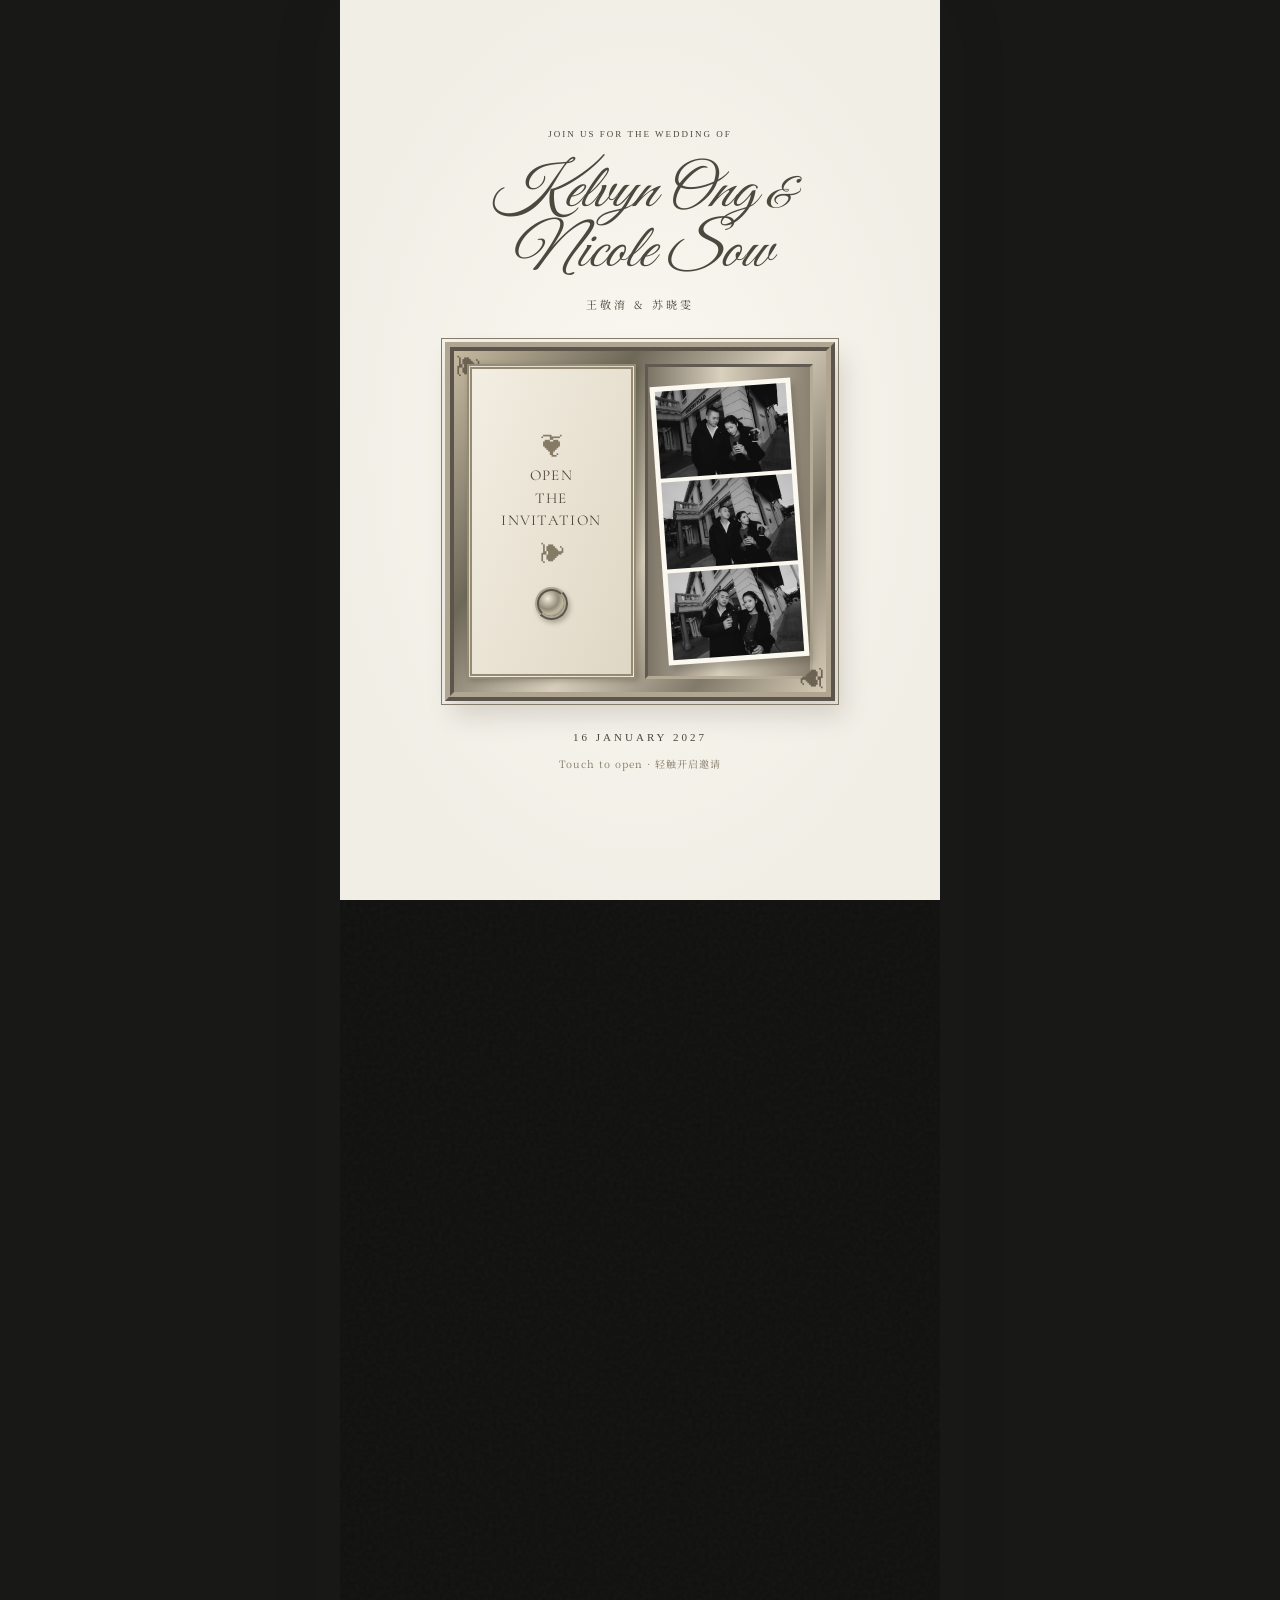
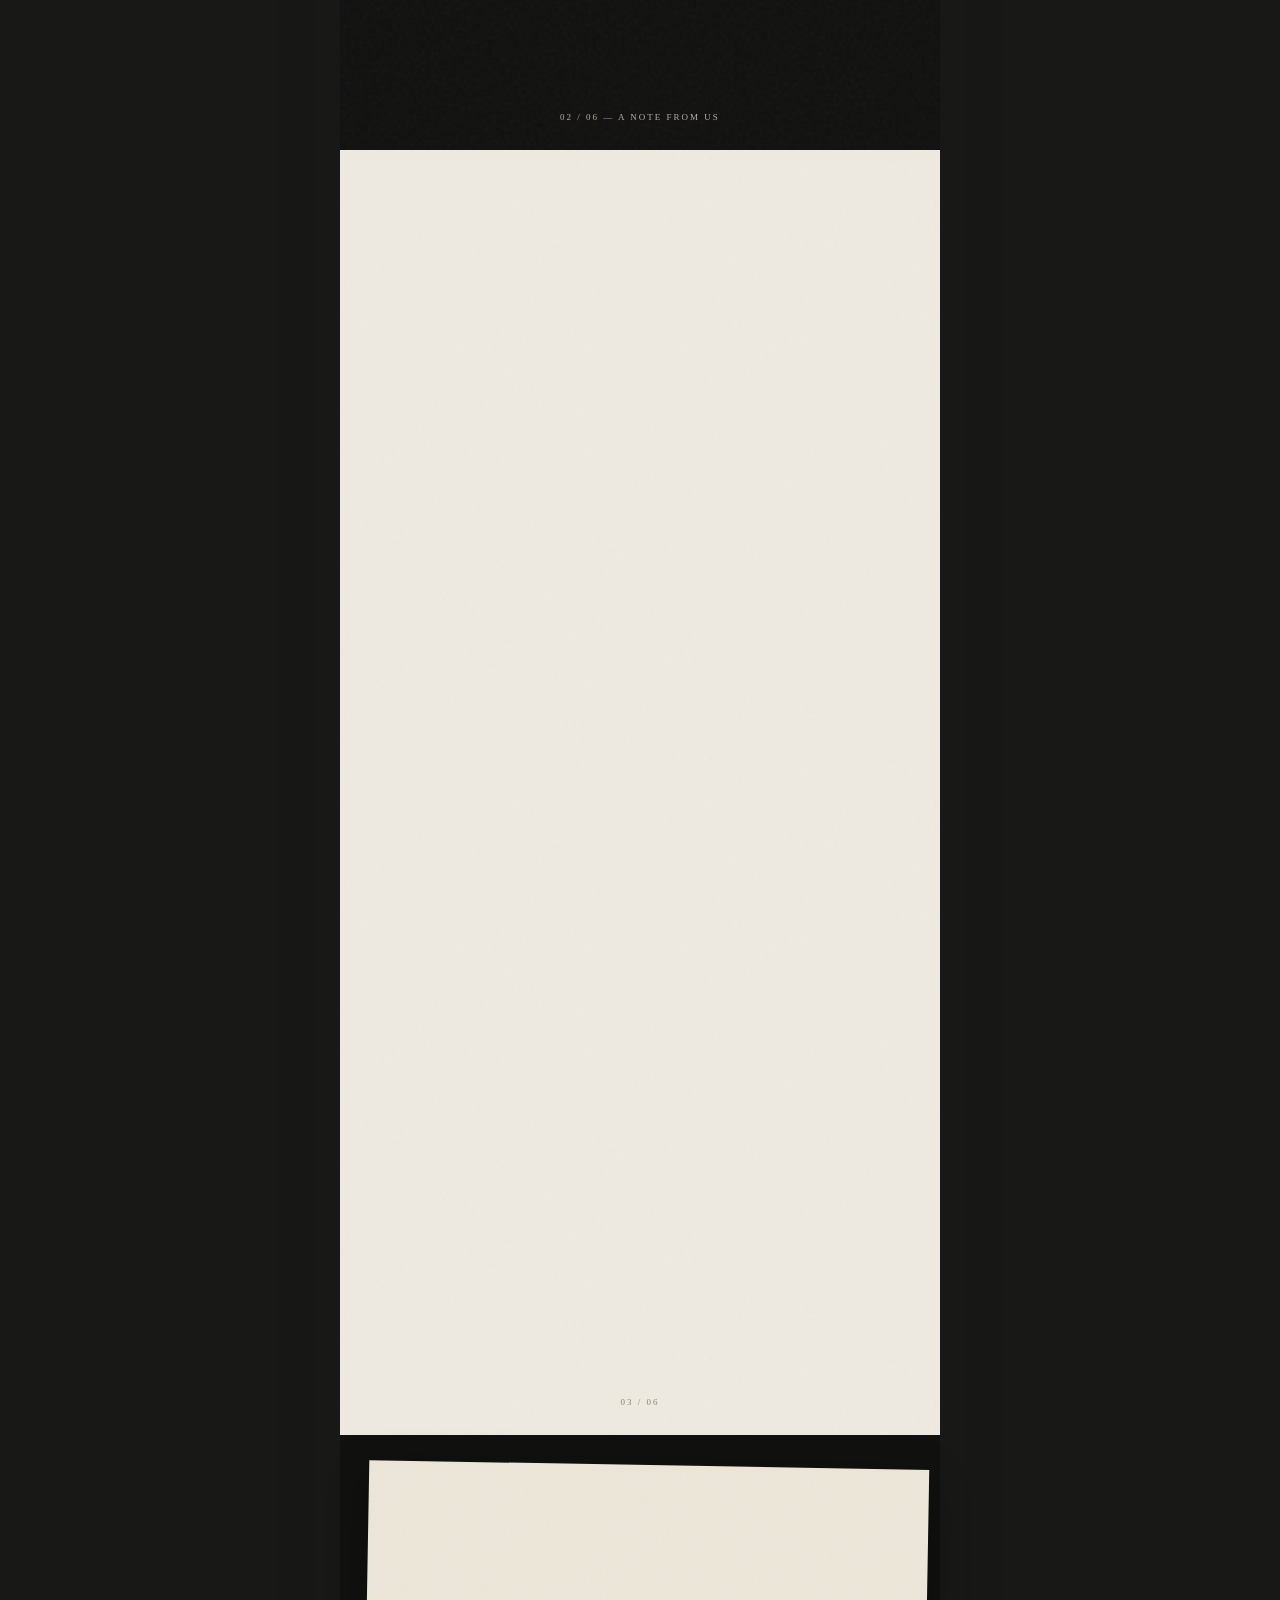
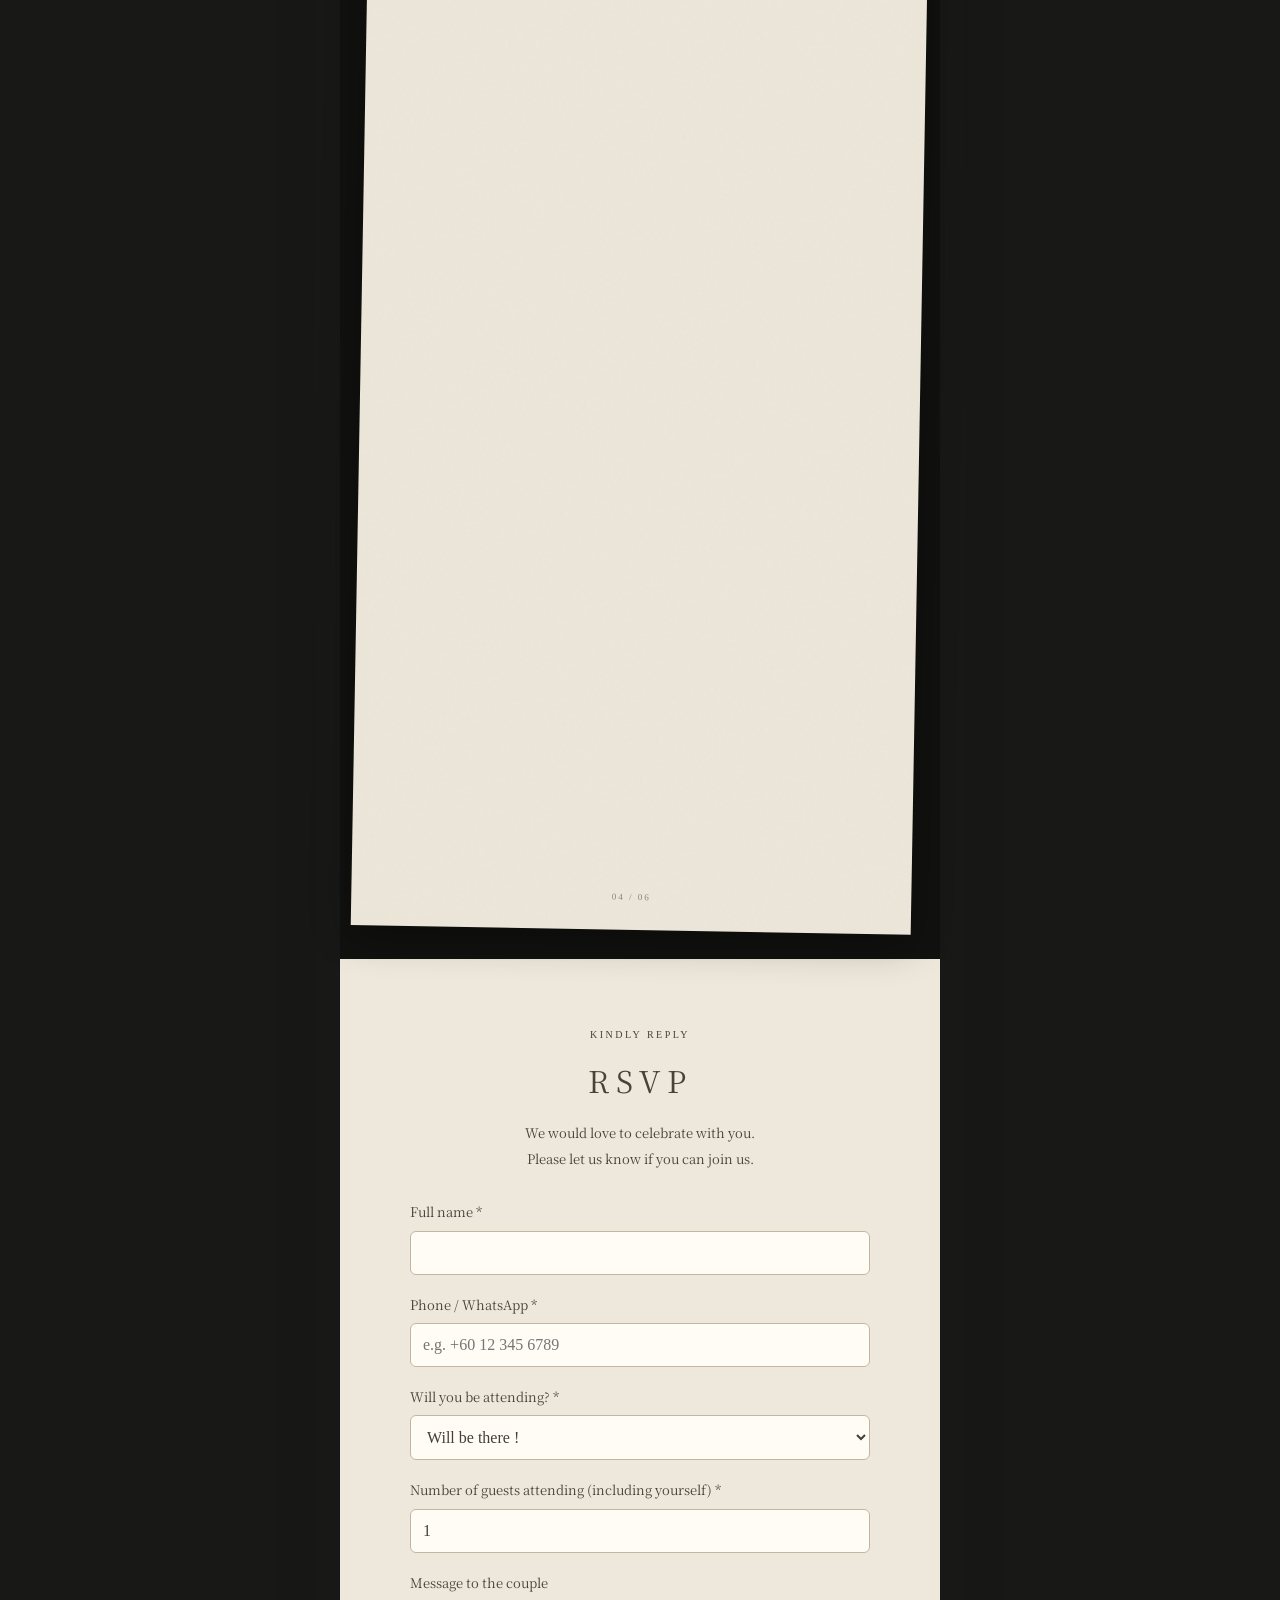
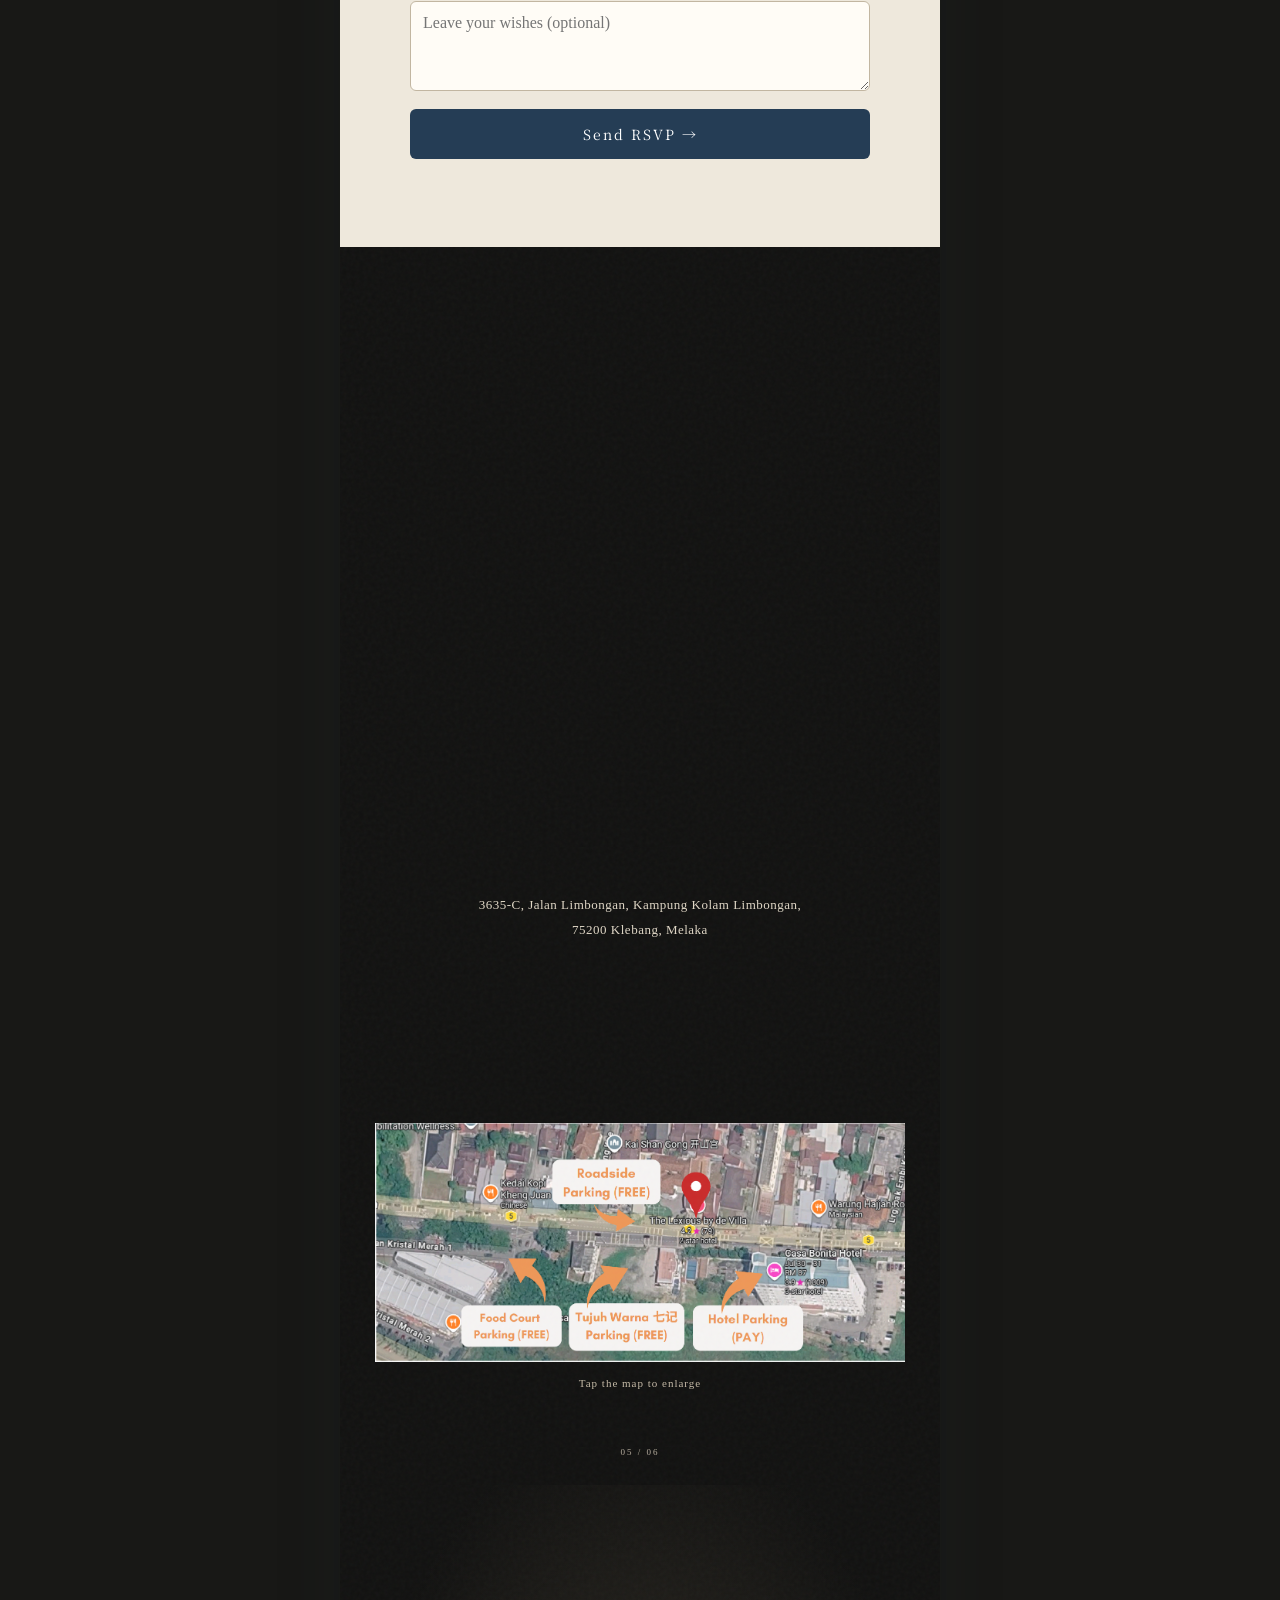
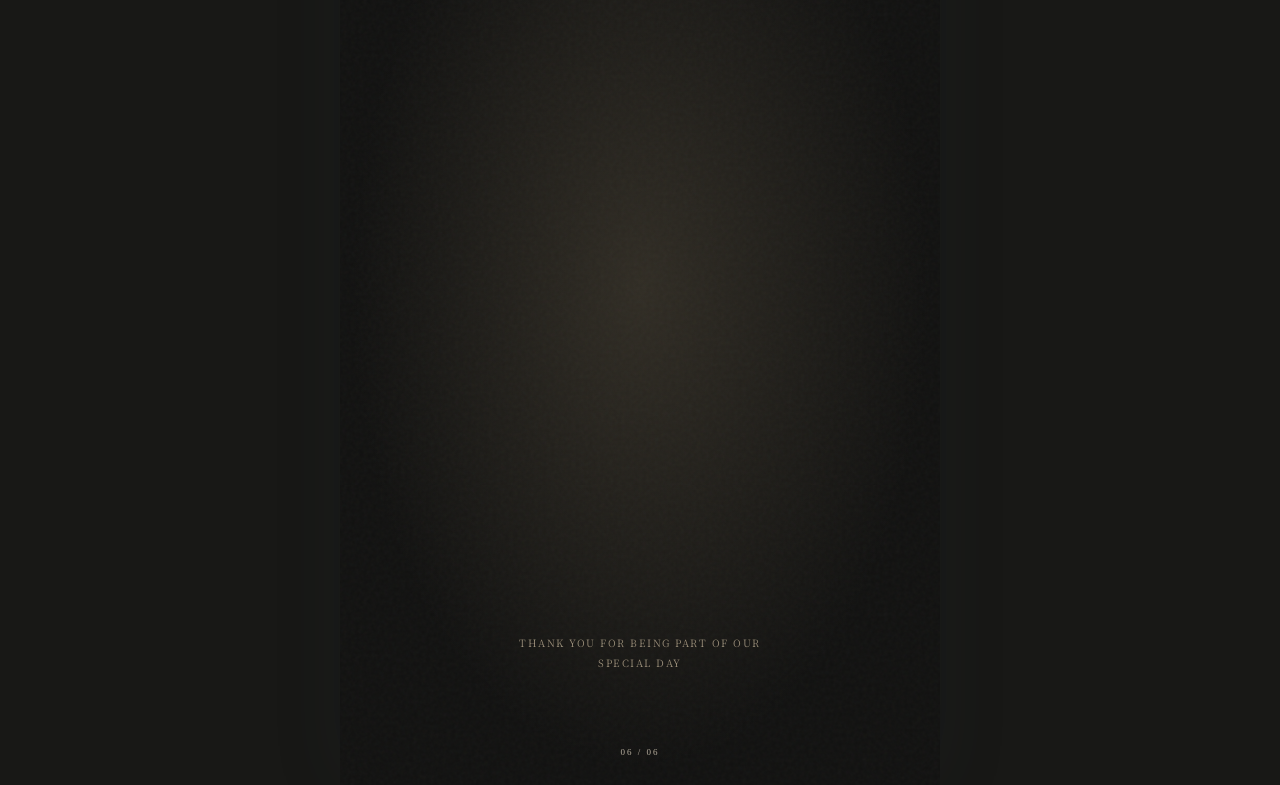
==== commit f3f067f2: "Center closing K&N monogram; separate 7pm march-in and 7:15pm dinner in timeline and calendar" ====
--- a/index.html
+++ b/index.html
@@ -132,6 +132,10 @@
 .love-gallery .three-photos img:nth-child(2){object-position:50% 53%}
 .love-gallery .three-photos img:nth-child(3){object-position:50% 72%}
 @media(prefers-reduced-motion:reduce){.hero .save-photo>img{transform:none!important}}
+
+/* Center the initials independently of the ornamental frame. */
+.closing.editorial .monogram{display:flex;align-items:center;justify-content:center;flex-shrink:0;width:145px;height:145px;padding:0;font-style:normal;line-height:1}
+.closing.editorial .monogram>span{display:block;font-family:'Great Vibes',cursive;font-style:normal;font-weight:400;font-size:48px;line-height:1;letter-spacing:0;white-space:nowrap;transform:translateY(5px)}
 </style><link rel="stylesheet" href="/rsvp.css"><script defer src="/vendor/supabase-2.118.0.js"></script><script defer src="/rsvp-config.js"></script><script defer src="/rsvp.js"></script></head><body class="locked">
 <div class="invitation-opening" id="envelope" role="dialog" aria-modal="true" aria-label="Kelvyn and Nicole wedding invitation"><div class="opening-inner"><p class="eyebrow">JOIN US FOR THE WEDDING OF</p><div class="opening-names script">Kelvyn Ong <span>&</span><br>Nicole Sow</div><p class="opening-chinese">王敬淯 & 苏晓雯</p><div class="heirloom-frame"><button class="frame-door" id="open" aria-label="打开婚礼邀请函并播放音乐"><span class="frame-flourish" aria-hidden="true">❦</span><span class="door-wording">OPEN<br>THE<br>INVITATION</span><span class="frame-flourish" aria-hidden="true">❧</span><span class="door-knob" aria-hidden="true"></span></button><div class="frame-photos"><div class="opening-photo-strip"><img src="/photos/couple-01.jpg" alt="Kelvyn 与 Nicole 街头合照 1" width="1600" height="1067"><img src="/photos/couple-02.jpg" alt="Kelvyn 与 Nicole 街头合照 2" width="1600" height="1067"><img src="/photos/couple-03.jpg" alt="Kelvyn 与 Nicole 街头合照 3" width="1600" height="1067"></div></div></div><p class="opening-date">16 JANUARY 2027</p><p class="opening-caption">Touch to open · 轻触开启邀请</p></div></div>
 <button class="replay" aria-label="重新打开邀请" title="重新打开邀请" id="replay">↺</button><nav class="nav" aria-label="请柬页码"><a href="#p1" aria-label="第一页面：我们的婚礼"></a><a href="#p2" aria-label="第二页面：我们的故事"></a><a href="#p3" aria-label="第三页面：幸福瞬间"></a><a href="#p4" aria-label="第四页面：婚礼日程"></a><a href="#p6" aria-label="第五页面：场地与停车"></a><a href="#p5" aria-label="第六页面：诚挚邀请"></a></nav>
@@ -139,11 +143,11 @@
 <section class="page hero editorial" id="p1"><p class="eyebrow">YOU’RE INVITED</p><div class="save-title" aria-label="Save the date"><span class="save-word">SAVE</span><span class="save-the script">the</span><span class="save-word">DATE</span></div><div class="save-photo"><img src="/photos/couple-04.jpg" alt="Kelvyn 与 Nicole 在晨光与霜地中相拥" width="1600" height="1067"></div><div class="save-date">16 · 01 · 2027</div><div class="hero-names"><h1 class="script">Kelvyn Ong & Nicole Sow</h1><p class="copy">王敬淯 & 苏晓雯</p></div><span class="folio">01 / 06 — SCROLL TO UNFOLD ↓</span></section>
 <section class="page story editorial" id="p2"><div class="postcard"><span class="postmark">LOVE<br>16.01.27</span><p class="eyebrow">WE ARE GETTING MARRIED</p><h2 class="script">Kelvyn Ong &<br>Nicole Sow</h2><p class="post-date">JANUARY 16, 2027<br>THE LEXIOUS BY DE VILLA</p><div class="ruled-note"><p class="script">We can't wait<br>to celebrate with you.</p></div><p class="copy">从初次相遇，到决定相伴一生。<br>想与你分享，我们最幸福的一天。</p><p class="script signature">With love, K & N</p><div class="side-strip"><img src="/photos/couple-05.jpg" alt="Nicole 婚纱肖像" loading="lazy" width="1067" height="1600"><img src="/photos/couple-06.jpg" alt="Kelvyn 礼服肖像" loading="lazy" width="1067" height="1600"><img src="/photos/couple-07.jpg" alt="Kelvyn 与 Nicole 山间婚纱照" loading="lazy" width="1067" height="1600"><img src="/photos/couple-08.jpg" alt="婚鞋与丝带细节" loading="lazy" width="1067" height="1600"></div></div><span class="folio">02 / 06 — A NOTE FROM US</span></section>
 <section class="page gallery editorial love-gallery" id="p3"><h2 class="love-wording" aria-label="All because two people fell in love"><span class="love-first"><em class="love-capital">A</em>LL</span><span>BECAUSE</span><span>TWO</span><span>PEOPLE FELL</span><span class="love-last">IN <em class="love-capital">L</em>OVE</span></h2><div class="three-photos"><img src="/photos/couple-09.jpg" alt="雪山公路上牵手的 Kelvyn 与 Nicole" loading="lazy" width="1600" height="1067"><img src="/photos/couple-10.jpg" alt="Kelvyn 与 Nicole 背靠背合照" loading="lazy" width="1600" height="1067"><img src="/photos/couple-11.jpg" alt="Kelvyn 抱起 Nicole 的雪山婚照" loading="lazy" width="1067" height="1600"></div><div class="love-countdown"><p class="eyebrow">COUNTING DOWN TO OUR FOREVER</p><div class="countdown" role="timer" aria-label="距离婚礼的时间"><div><b id="days">00</b><small>DAYS</small></div><span>:</span><div><b id="hours">00</b><small>HOURS</small></div><span>:</span><div><b id="minutes">00</b><small>MINS</small></div><span>:</span><div><b id="seconds">00</b><small>SECS</small></div></div><p class="count-date">16 JANUARY 2027 · 7:00 PM</p></div><span class="folio">03 / 06</span></section>
-<section class="page details editorial" id="p4"><p class="eyebrow">SAVE THE DATE</p><h2>我们的好日子</h2><div class="date-block"><span>JANUARY<br>一月</span><strong>16</strong><span>SATURDAY<br>星期六</span></div><p class="copy">2027 年 1 月 16 日</p><div class="timeline"><div class="event"><svg class="line-icon" viewBox="0 0 46 46" aria-hidden="true"><circle cx="18" cy="12" r="5"/><path d="M7 35v-6a11 11 0 0 1 22 0v6M31 8a5 5 0 0 1 0 10M34 23a10 10 0 0 1 6 9v3"/></svg><time datetime="2027-01-16T18:00:00+08:00">6:00 PM</time><div>Guest Arrival</div></div><div class="event"><svg class="line-icon" viewBox="0 0 46 46" aria-hidden="true"><path d="M7 5v10q0 6 5 6v19M17 5v10M12 5v14M34 5v35M34 5q-11 8-6 19h6"/></svg><time datetime="2027-01-16T19:00:00+08:00">7:00 PM</time><div>Grand March-In<br>+ Dinner Start</div></div><div class="event"><svg class="line-icon" viewBox="0 0 46 46" aria-hidden="true"><circle cx="17" cy="27" r="10"/><circle cx="30" cy="27" r="10"/><path d="m12 12 5-6 5 6-5 5zM17 2V0M7 6 4 3M27 6l3-3"/></svg><time datetime="2027-01-16T20:00:00+08:00">8:00 PM</time><div>Wedding Ceremony</div></div></div><div class="dress"><div class="script">Dress Code</div><div class="dress-palette"><div class="palette-color"><i style="--c:#76474e" aria-hidden="true"></i><span>Sangria</span></div><div class="palette-color"><i style="--c:#a87883" aria-hidden="true"></i><span>Vintage Mauve</span></div><div class="palette-color"><i style="--c:#e2cdb0" aria-hidden="true"></i><span>Champagne</span></div><div class="palette-color"><i style="--c:#888a6b" aria-hidden="true"></i><span>Pistachio</span></div><div class="palette-color"><i style="--c:#516276" aria-hidden="true"></i><span>Twilight</span></div><div class="palette-color"><i style="--c:#869fbe" aria-hidden="true"></i><span>Steel Blue</span></div><div class="palette-color"><i style="--c:#694939" aria-hidden="true"></i><span>Cappuccino</span></div></div><p>We invite you to dress in our wedding colours.<br>诚邀您选择以上婚礼配色，共赴美好时刻。</p></div><button style="margin-top:22px" class="outline" id="calendar">＋ 加入日历</button><span class="folio">04 / 06</span></section>
+<section class="page details editorial" id="p4"><p class="eyebrow">SAVE THE DATE</p><h2>我们的好日子</h2><div class="date-block"><span>JANUARY<br>一月</span><strong>16</strong><span>SATURDAY<br>星期六</span></div><p class="copy">2027 年 1 月 16 日</p><div class="timeline"><div class="event"><svg class="line-icon" viewBox="0 0 46 46" aria-hidden="true"><circle cx="18" cy="12" r="5"/><path d="M7 35v-6a11 11 0 0 1 22 0v6M31 8a5 5 0 0 1 0 10M34 23a10 10 0 0 1 6 9v3"/></svg><time datetime="2027-01-16T18:00:00+08:00">6:00 PM</time><div>Guest Arrival</div></div><div class="event"><svg class="line-icon" viewBox="0 0 46 46" aria-hidden="true"><path d="M8 40V19a15 15 0 0 1 30 0v21M13 40V19a10 10 0 0 1 20 0v21M4 40h13M29 40h13M19 29l4-4 4 4M23 25v15"/></svg><time datetime="2027-01-16T19:00:00+08:00">7:00 PM</time><div>Grand March In</div></div><div class="event"><svg class="line-icon" viewBox="0 0 46 46" aria-hidden="true"><path d="M7 5v10q0 6 5 6v19M17 5v10M12 5v14M34 5v35M34 5q-11 8-6 19h6"/></svg><time datetime="2027-01-16T19:15:00+08:00">7:15 PM</time><div>Dinner Start</div></div><div class="event"><svg class="line-icon" viewBox="0 0 46 46" aria-hidden="true"><circle cx="17" cy="27" r="10"/><circle cx="30" cy="27" r="10"/><path d="m12 12 5-6 5 6-5 5zM17 2V0M7 6 4 3M27 6l3-3"/></svg><time datetime="2027-01-16T20:00:00+08:00">8:00 PM</time><div>Wedding Ceremony</div></div></div><div class="dress"><div class="script">Dress Code</div><div class="dress-palette"><div class="palette-color"><i style="--c:#76474e" aria-hidden="true"></i><span>Sangria</span></div><div class="palette-color"><i style="--c:#a87883" aria-hidden="true"></i><span>Vintage Mauve</span></div><div class="palette-color"><i style="--c:#e2cdb0" aria-hidden="true"></i><span>Champagne</span></div><div class="palette-color"><i style="--c:#888a6b" aria-hidden="true"></i><span>Pistachio</span></div><div class="palette-color"><i style="--c:#516276" aria-hidden="true"></i><span>Twilight</span></div><div class="palette-color"><i style="--c:#869fbe" aria-hidden="true"></i><span>Steel Blue</span></div><div class="palette-color"><i style="--c:#694939" aria-hidden="true"></i><span>Cappuccino</span></div></div><p>We invite you to dress in our wedding colours.<br>诚邀您选择以上婚礼配色，共赴美好时刻。</p></div><button style="margin-top:22px" class="outline" id="calendar">＋ 加入日历</button><span class="folio">04 / 06</span></section>
 
 <section id="rsvp" class="rsvp-section" lang="en" aria-labelledby="rsvp-title"><p class="eyebrow">KINDLY REPLY</p><h2 id="rsvp-title">RSVP</h2><p class="rsvp-intro">We would love to celebrate with you.<br>Please let us know if you can join us.</p><div id="rsvp-success" class="rsvp-success" role="status" tabindex="-1" hidden>♡<br>Thank you! Your response has been saved.<br><small>To make changes, please contact the couple.</small></div><form id="rsvp-form" class="rsvp-form"><label>Full name *<input name="name" autocomplete="name" maxlength="80" required></label><label>Phone / WhatsApp *<input name="contact" type="tel" autocomplete="tel" minlength="6" maxlength="80" placeholder="e.g. +60 12 345 6789" required></label><label>Will you be attending? *<select name="attending" required><option value="yes">Will be there !</option><option value="partner">I'll bring my partner with me !</option><option value="no">Can't make it, but congratulations !</option></select></label><div id="rsvp-counts"><label>Number of guests attending (including yourself) *<input name="adults" type="number" min="1" max="20" step="1" value="1" required></label></div><label>Message to the couple<textarea name="message" maxlength="1000" rows="3" placeholder="Leave your wishes (optional)"></textarea></label><label class="rsvp-trap" aria-hidden="true">Website<input name="website" tabindex="-1" autocomplete="off"></label><button id="rsvp-submit">Send RSVP →</button><p id="rsvp-message" class="rsvp-message" role="status"></p></form></section>
 <section class="page venue editorial" id="p6"><p class="eyebrow">MEET US HERE</p><h2>相聚在这里</h2><img class="photo" loading="lazy" src="lexious-venue.jpg" alt="The Lexious by De Villa outdoor wedding venue with a garden and white fountain" width="2048" height="1365"><p class="script en">The Lexious by De Villa</p><address class="venue-address">3635-C, Jalan Limbongan, Kampung Kolam Limbongan, 75200 Klebang, Melaka</address><a class="outline venue-map" href="https://www.google.com/maps/search/?api=1&amp;query=The%20Lexious%20by%20De%20Villa%2C%203635-C%2C%20Jalan%20Limbongan%2C%20Kampung%20Kolam%20Limbongan%2C%2075200%20Klebang%2C%20Melaka" target="_blank" rel="noopener noreferrer">VIEW MAP ↗</a><div class="rule"></div><figure class="parking-guide"><figcaption class="eyebrow">PARKING INSTRUCTIONS</figcaption><a href="/parking-instructions.png" target="_blank" rel="noopener noreferrer" aria-label="Open full-size parking instructions"><img src="/parking-instructions.png" width="1373" height="617" loading="lazy" alt="Parking near The Lexious by De Villa: free roadside, food court and Tujuh Warna parking; paid hotel parking."></a><p>Tap the map to enlarge</p></figure><span class="folio">05 / 06</span></section>
-<section class="page closing editorial" id="p5"><p class="eyebrow">WE HOPE TO SEE YOU THERE</p><div class="monogram script">K&N</div><h2>诚挚邀请</h2><p class="copy">这一天，因为你的到来而更加完整。<br>愿我们在爱与祝福中相聚，<br>把这一刻，珍藏成永远。</p><div class="rule"></div><p class="script en">Thank you, with love.</p><p class="copy" style="margin-top:24px">敬淯 & 晓雯 敬邀</p><button class="outline" id="again">重温这封邀请 ↗</button><p class="demo">THANK YOU FOR BEING PART OF OUR SPECIAL DAY</p><span class="folio">06 / 06</span></section>
+<section class="page closing editorial" id="p5"><p class="eyebrow">WE HOPE TO SEE YOU THERE</p><div class="monogram script" aria-label="K and N"><span>K&amp;N</span></div><h2>诚挚邀请</h2><p class="copy">这一天，因为你的到来而更加完整。<br>愿我们在爱与祝福中相聚，<br>把这一刻，珍藏成永远。</p><div class="rule"></div><p class="script en">Thank you, with love.</p><p class="copy" style="margin-top:24px">敬淯 & 晓雯 敬邀</p><button class="outline" id="again">重温这封邀请 ↗</button><p class="demo">THANK YOU FOR BEING PART OF OUR SPECIAL DAY</p><span class="folio">06 / 06</span></section>
 
 </main><script>
 const env=document.querySelector('#envelope'),book=document.querySelector('#book');let timer;
@@ -164,7 +168,7 @@
 };
 function reset(){clearTimeout(timer);document.body.classList.remove('opening-journey');revealObserver.disconnect();document.querySelectorAll('.reveal').forEach(el=>el.classList.remove('shown'));document.querySelectorAll('.page').forEach(el=>el.classList.remove('entered'));window.scrollTo({top:0,behavior:'instant'});document.documentElement.style.setProperty('--reading-progress',0);book.inert=true;document.body.classList.add('locked');env.inert=false;env.removeAttribute('aria-hidden');env.classList.remove('opening');document.querySelector('#open').focus({preventScroll:true})}document.querySelector('#replay').onclick=reset;document.querySelector('#again').onclick=reset;
 const links=[...document.querySelectorAll('.nav a')];const observer=new IntersectionObserver(es=>{es.forEach(e=>{if(e.isIntersecting){links.forEach(a=>a.classList.toggle('active',a.hash==='#'+e.target.id))}})},{threshold:.5});document.querySelectorAll('.page').forEach(s=>observer.observe(s));
-document.querySelector('#calendar').onclick=()=>{const data=['BEGIN:VCALENDAR','VERSION:2.0','PRODID:-//Wedding Invitation//CN','BEGIN:VEVENT','UID:wedding-20270116@invitation','DTSTAMP:20261020T000000Z','DTSTART:20270116T100000Z','SUMMARY:Kelvyn Ong & Nicole Sow Wedding','DESCRIPTION:6pm Guest Arrival. 7pm Grand March-In + Dinner Start.',' 8pm Wedding Ceremony. All times Malaysia time.','LOCATION:The Lexious by De Villa\\, 3635-C\\, Jalan Limbongan\\,',' Kampung Kolam Limbongan\\, 75200 Klebang\\, Melaka','END:VEVENT','END:VCALENDAR'].join('\r\n');const u=URL.createObjectURL(new Blob([data],{type:'text/calendar;charset=utf-8'}));const a=document.createElement('a');a.href=u;a.download='wedding-16-january-2027.ics';a.click();setTimeout(()=>URL.revokeObjectURL(u),1000)};
+document.querySelector('#calendar').onclick=()=>{const data=['BEGIN:VCALENDAR','VERSION:2.0','PRODID:-//Wedding Invitation//CN','BEGIN:VEVENT','UID:wedding-20270116@invitation','DTSTAMP:20261020T000000Z','DTSTART:20270116T100000Z','SUMMARY:Kelvyn Ong & Nicole Sow Wedding','DESCRIPTION:6pm Guest Arrival. 7pm Grand March In.',' 7.15pm Dinner Start. 8pm Wedding Ceremony. All times Malaysia time.','LOCATION:The Lexious by De Villa\\, 3635-C\\, Jalan Limbongan\\,',' Kampung Kolam Limbongan\\, 75200 Klebang\\, Melaka','END:VEVENT','END:VCALENDAR'].join('\r\n');const u=URL.createObjectURL(new Blob([data],{type:'text/calendar;charset=utf-8'}));const a=document.createElement('a');a.href=u;a.download='wedding-16-january-2027.ics';a.click();setTimeout(()=>URL.revokeObjectURL(u),1000)};
 
 const revealTargets=document.querySelectorAll('.page .eyebrow,.page h1,.page h2,.page .en,.page .copy,.antique,.arch,.collage-label,.gallery-grid,.gallery-grid img,.date-block,.event,.dress,.page .outline,.venue>img,.monogram,.page .rule,.save-photo,.postcard,.count-envelope,.three-photos,.love-countdown');
 revealTargets.forEach((el,i)=>{el.classList.add('reveal');el.style.setProperty('--delay',(el.classList.contains('event')||el.parentElement.classList.contains('gallery-grid'))?(Array.from(el.parentElement.children).indexOf(el)*.14)+'s':'.08s')});
